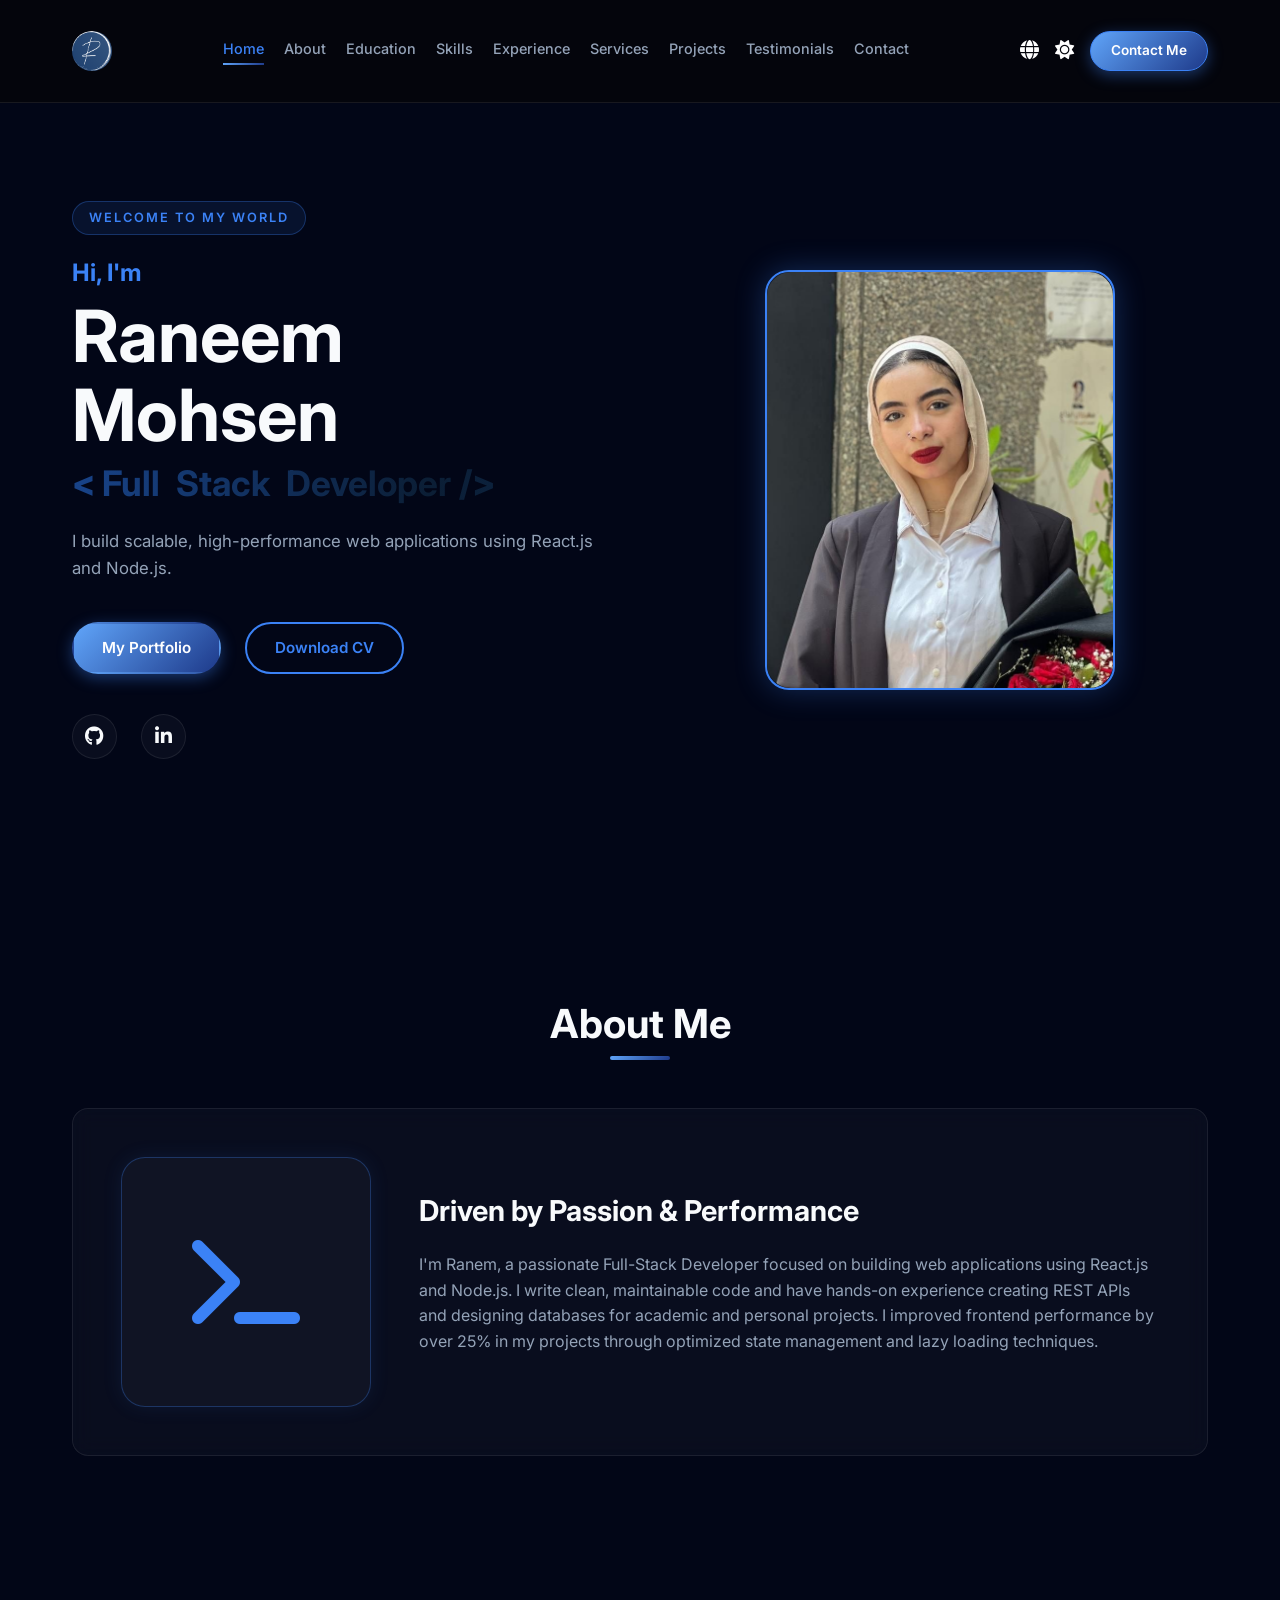
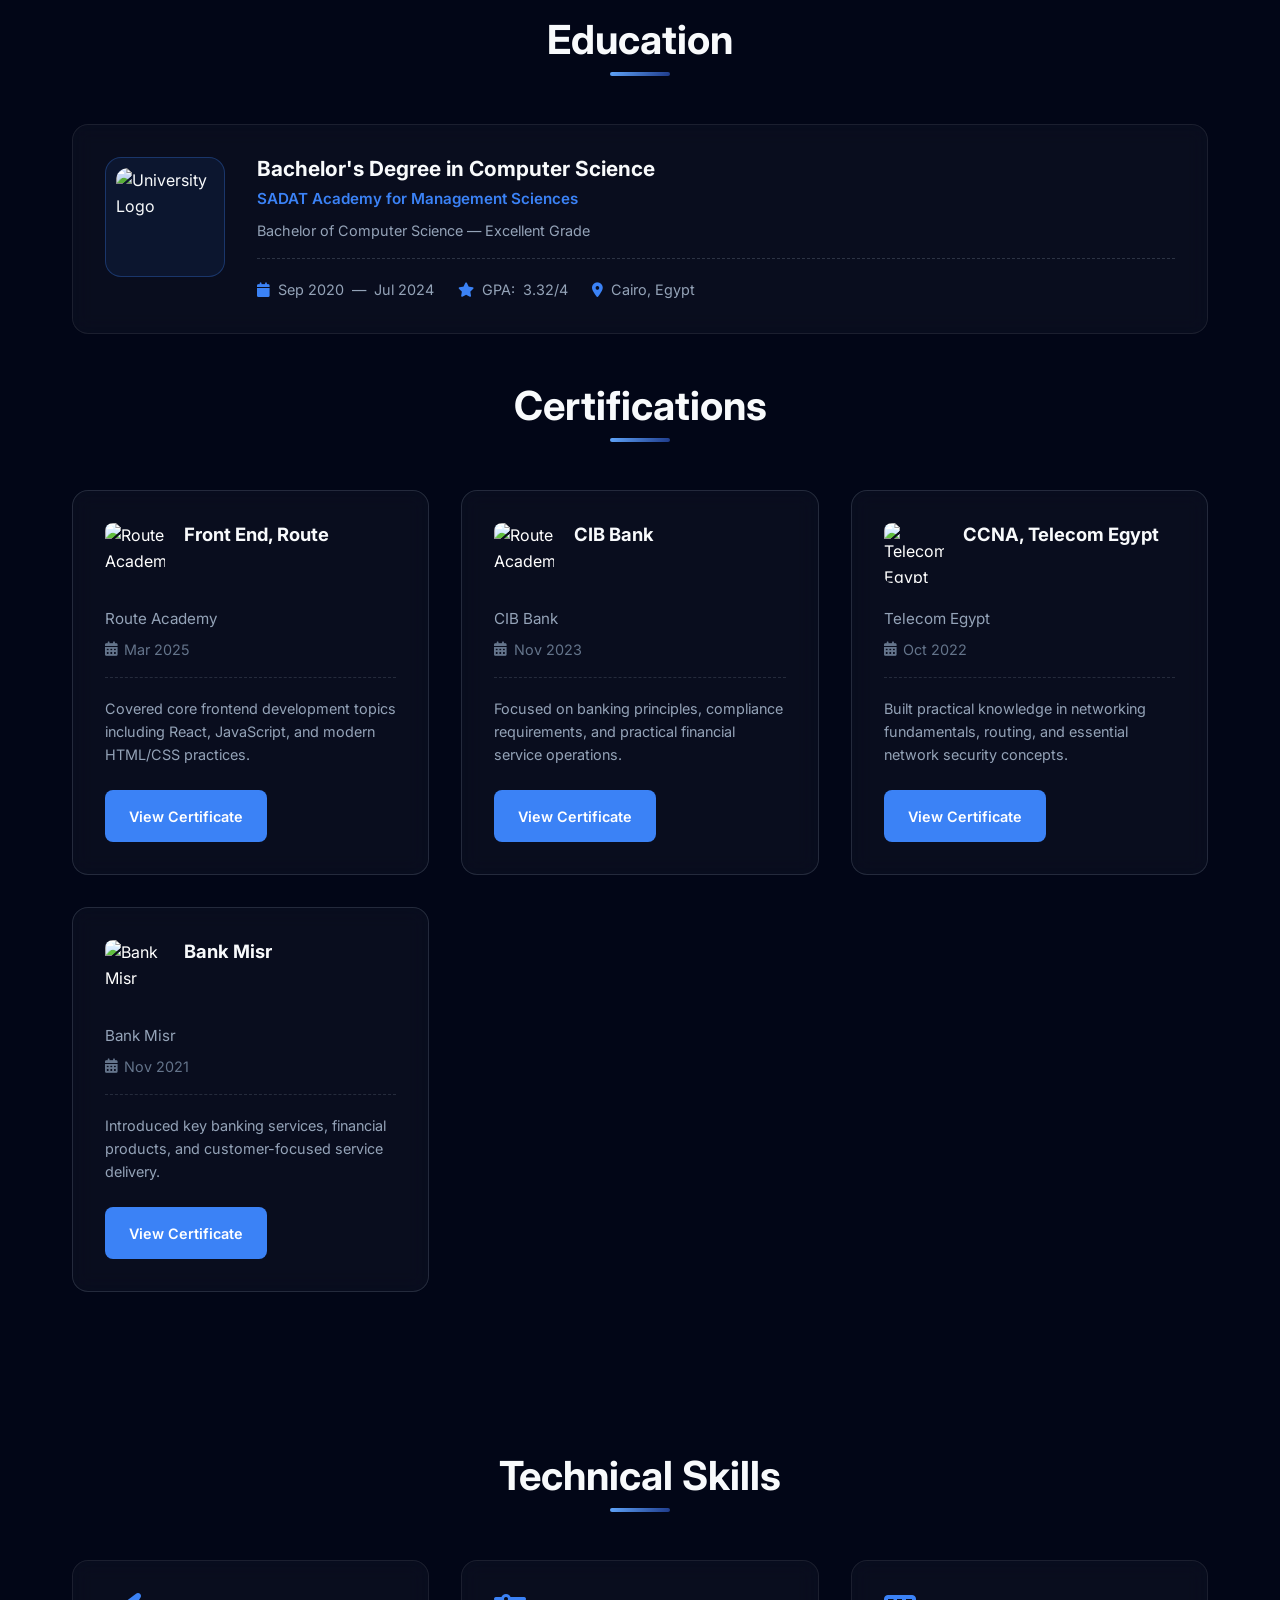
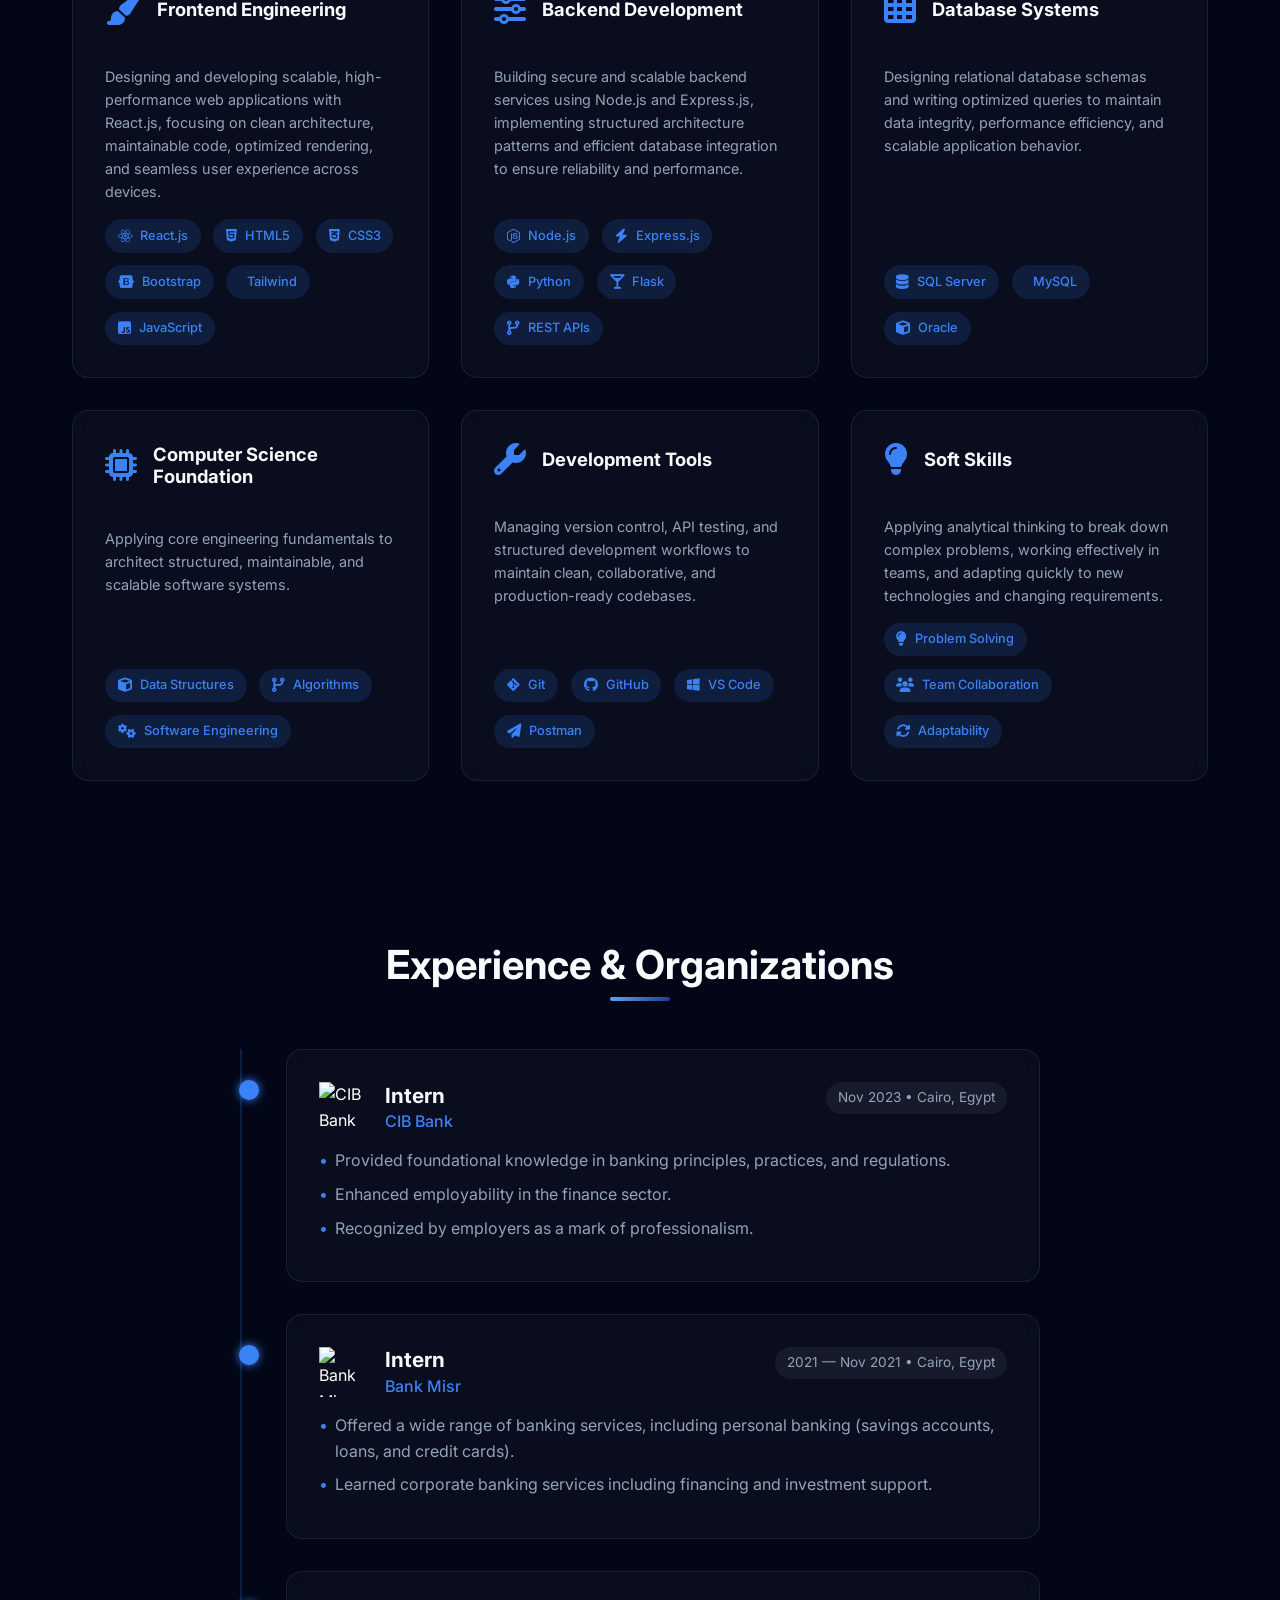
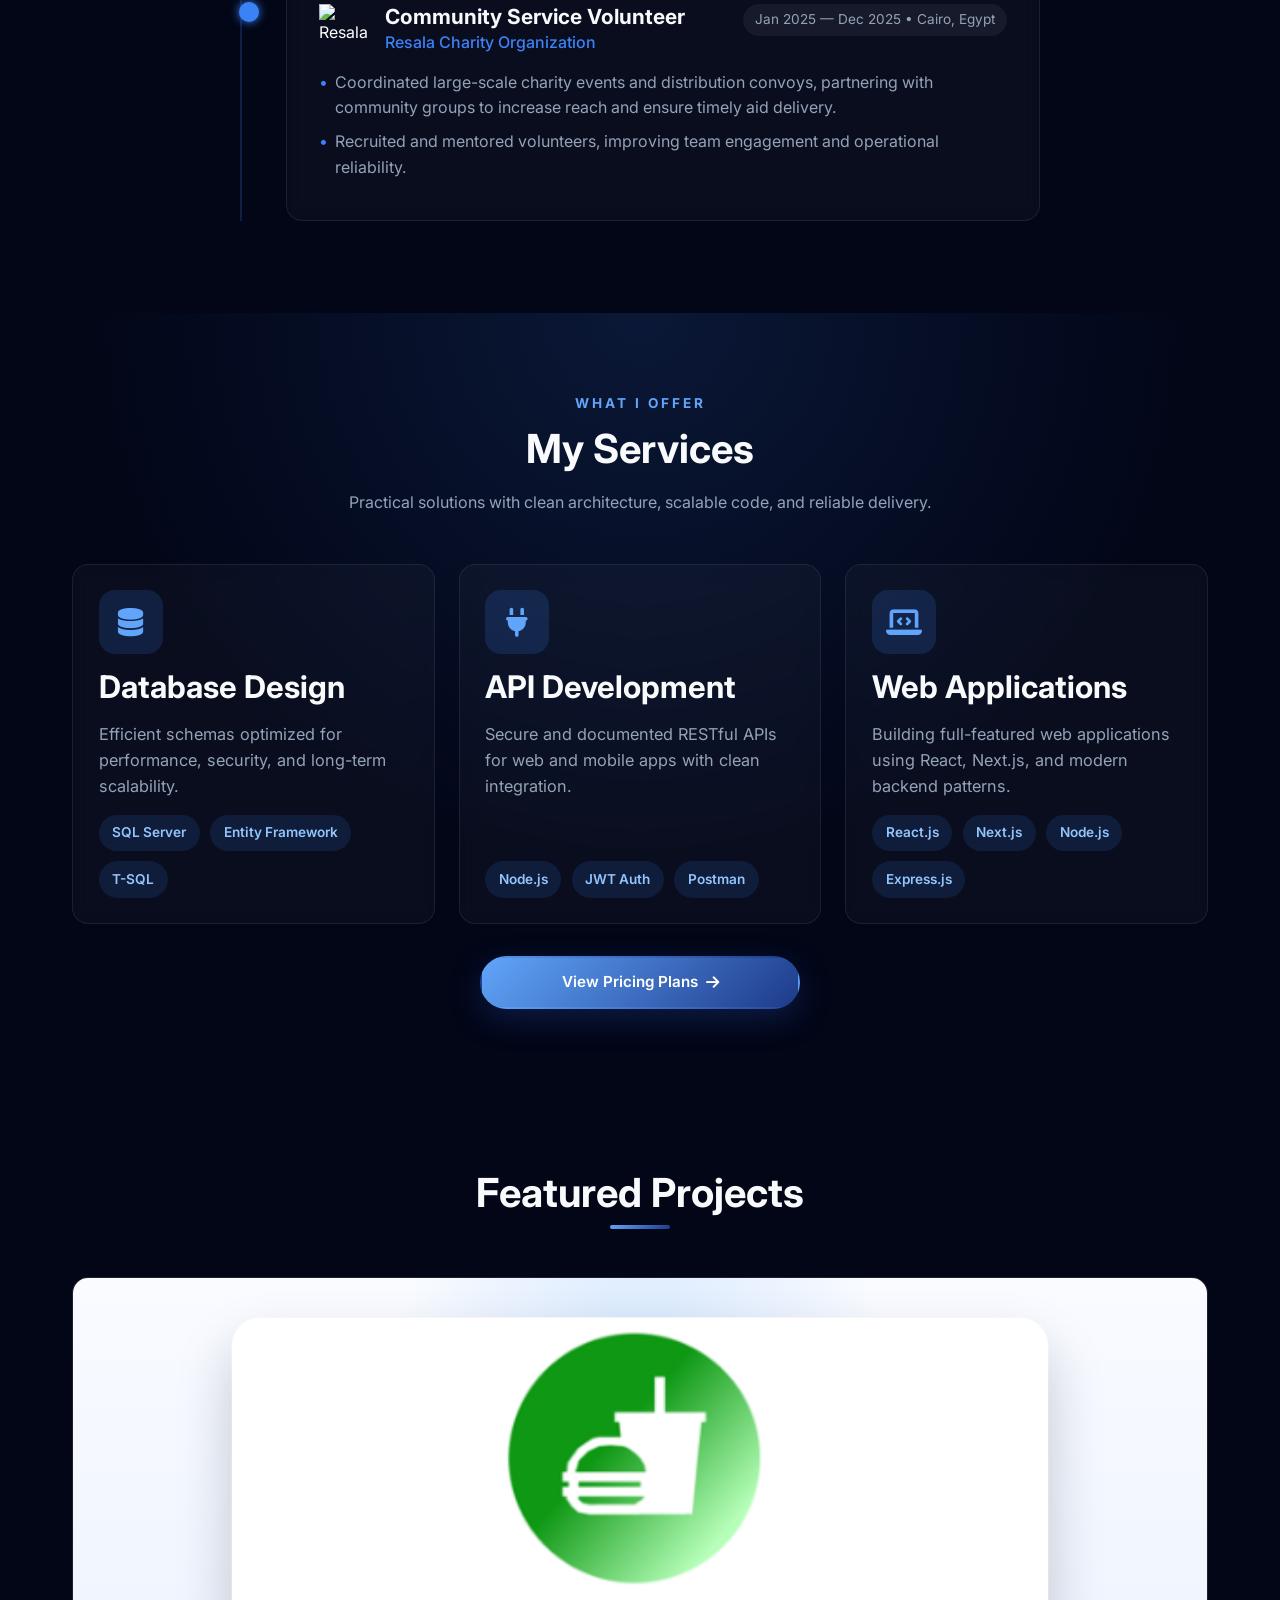
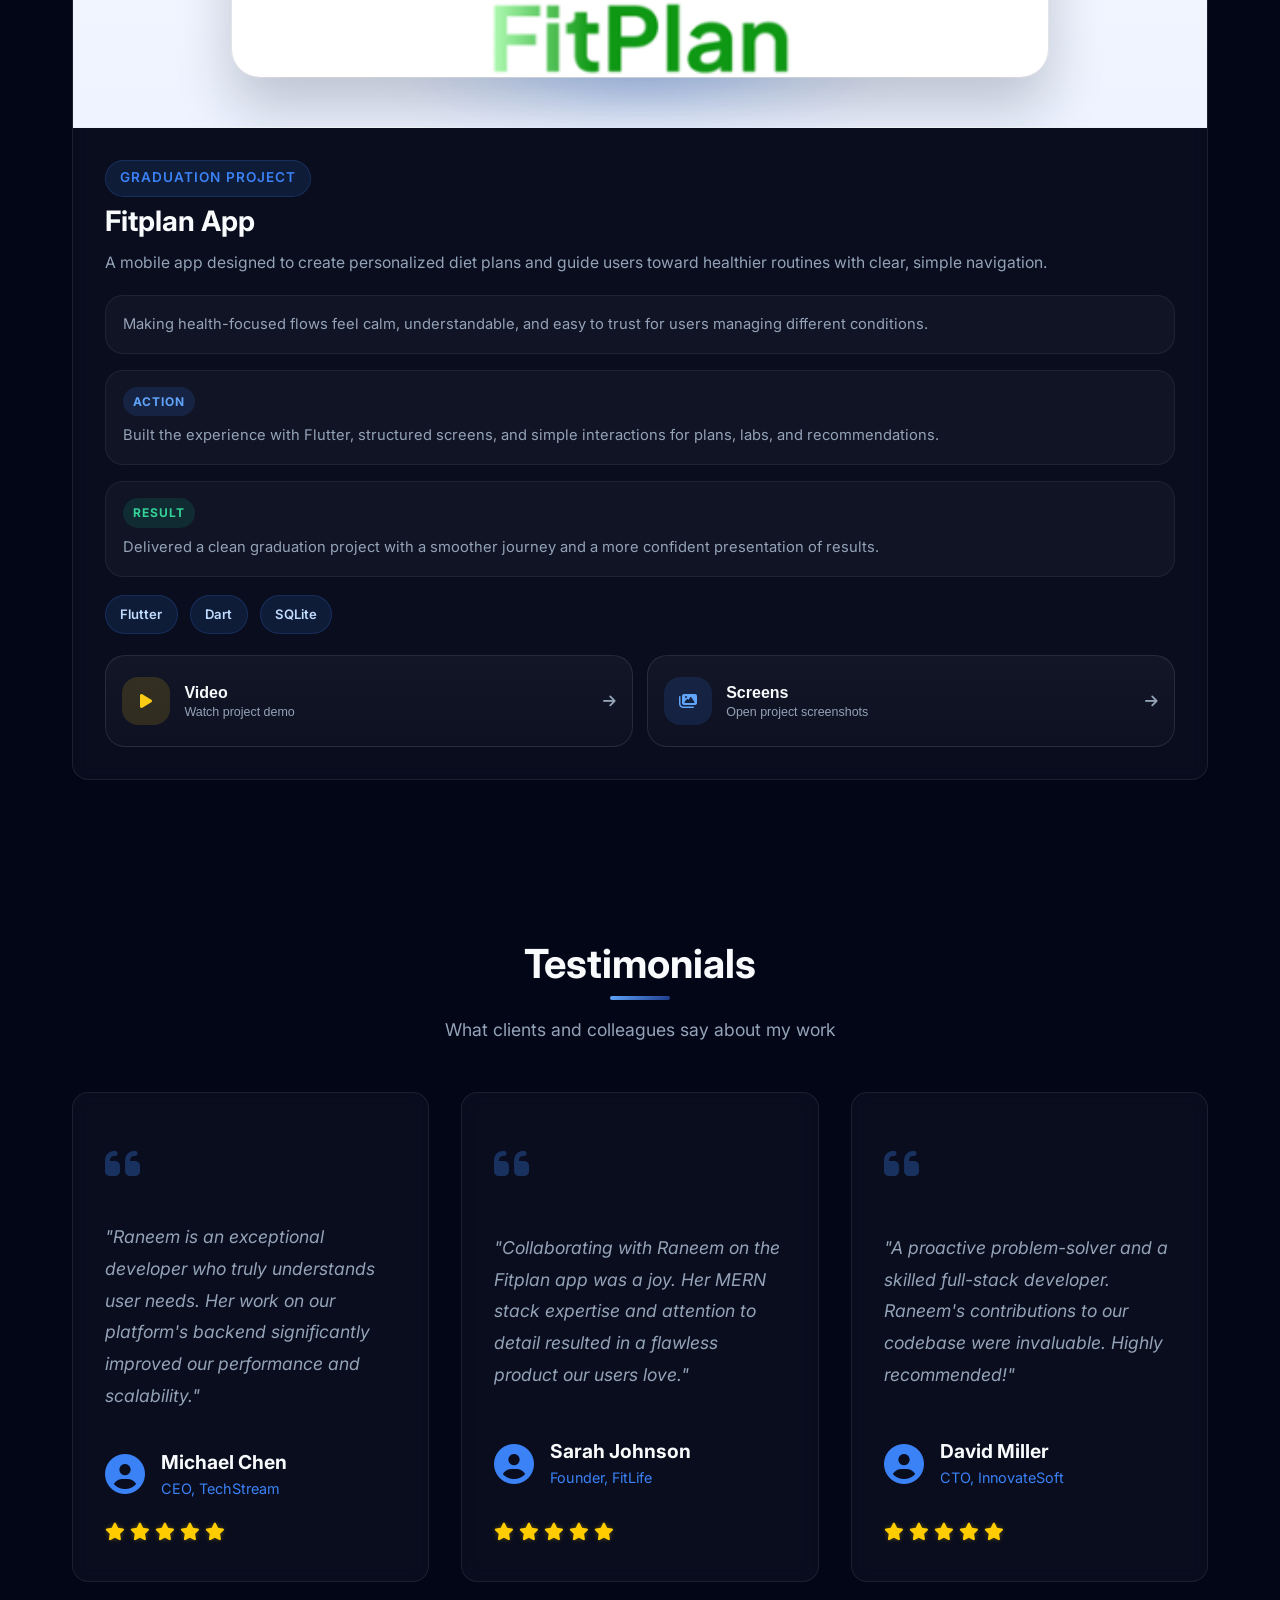
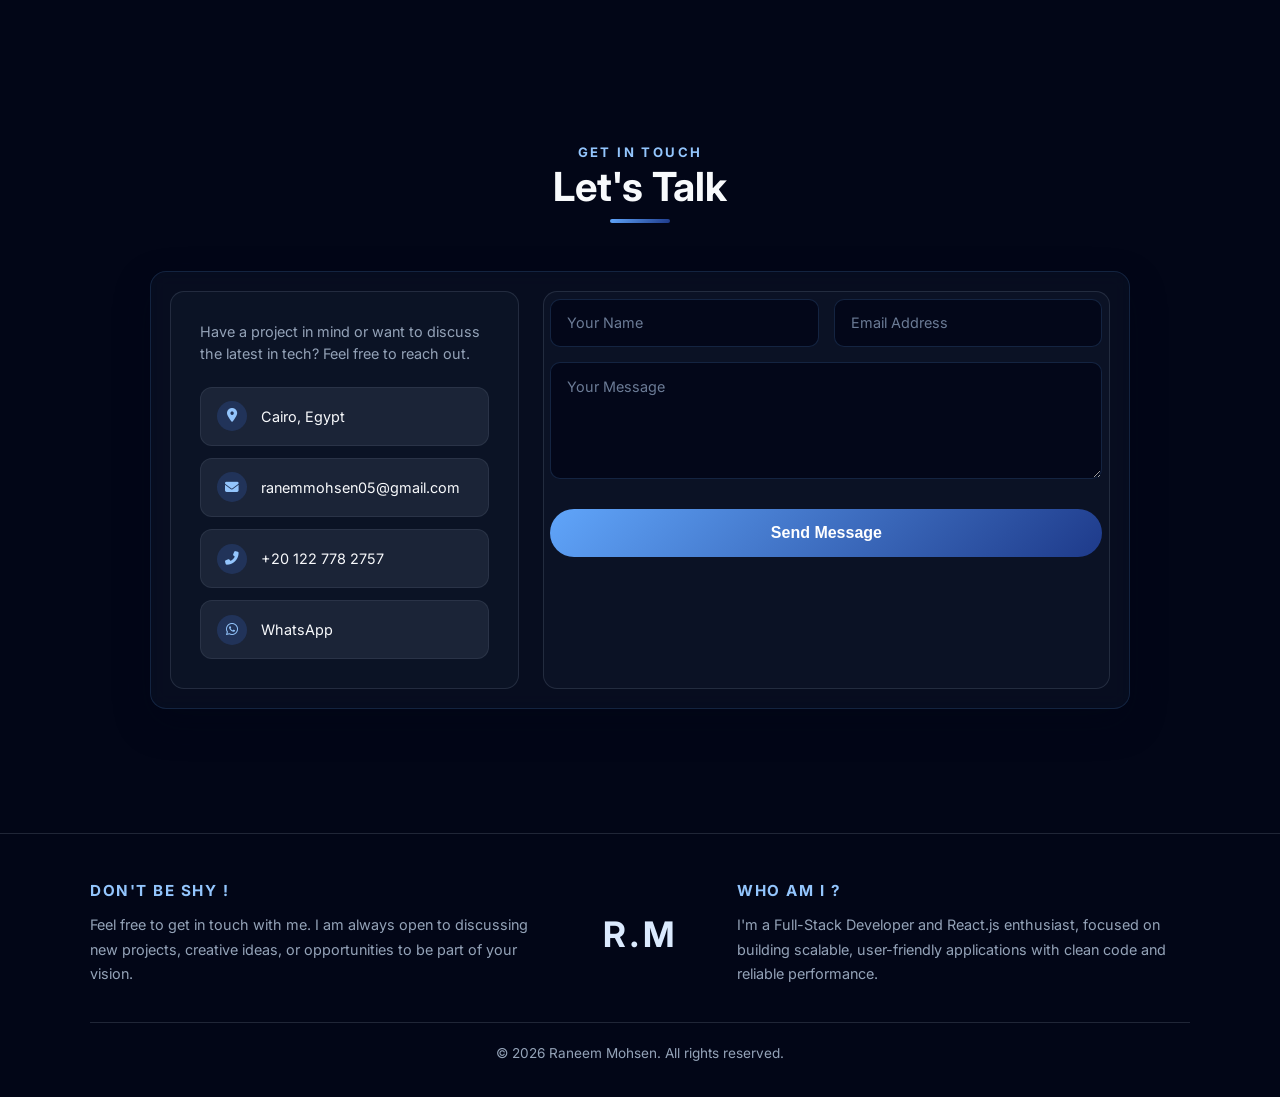
==== index.html @ ac44fdd2 "update" ====
<!DOCTYPE html>
<html lang="en" dir="ltr">

<head>
    <meta charset="UTF-8">
    <meta name="viewport" content="width=device-width, initial-scale=1.0">
    <title>Raneem Mohsen | Full Stack Developer</title>
    <link rel="preconnect" href="https://fonts.googleapis.com">
    <link rel="preconnect" href="https://fonts.gstatic.com" crossorigin>
    <link href="https://fonts.googleapis.com/css2?family=Inter:wght@300;400;500;600;700;800&display=swap"
        rel="stylesheet">
    <link rel="stylesheet" href="https://cdnjs.cloudflare.com/ajax/libs/font-awesome/6.4.0/css/all.min.css">
    <link rel="stylesheet" href="style.css?v=5">

</head>

<body>
    <!-- Navbar -->
    <header class="navbar" id="navbar">
        <div class="nav-container">
            <a href="#home" class="logo">
                <img src="Screenshot 2026-03-13 201905 copy.png" alt="Ranem Logo" class="logo-img">
            </a>

            <nav class="nav-links">
                <a href="#home" class="nav-link active" data-i18n="home-nav">Home</a>
                <a href="#about" class="nav-link" data-i18n="about-nav">About</a>
                <a href="#education" class="nav-link" data-i18n="education-nav">Education</a>
                <a href="#skills" class="nav-link" data-i18n="skills-nav">Skills</a>
                <a href="#experience" class="nav-link" data-i18n="experience-nav">Experience</a>
                <a href="#services" class="nav-link" data-i18n="services-nav">Services</a>
                <a href="#projects" class="nav-link" data-i18n="projects-nav">Projects</a>
                <a href="#testimonials" class="nav-link" data-i18n="testimonials-nav">Testimonials</a>
                <a href="#contact" class="nav-link" data-i18n="contact-nav">Contact</a>
            </nav>

            <div class="nav-actions">
                <!-- Language Toggle -->
                <button class="lang-toggle" id="langBtn" aria-label="تحويل اللغة"
                    style="background: transparent; border: none; color: white; font-size: 1.2rem; cursor: pointer;">
                    <i class="fas fa-globe"></i>
                </button>
                <!-- Theme Toggle -->
                <button class="theme-toggle" id="themeBtn" aria-label="Toggle Dark/Light Mode"
                    style="background: transparent; border: none; color: white; font-size: 1.2rem; cursor: pointer;">
                    <i class="fas fa-sun"></i>
                </button>
                <a href="#contact" class="btn btn-primary contact-btn" data-i18n="contact-btn">Contact Me</a>
                <!-- Remove the old mailto link in favor of the new contact section -->
                <button class="mobile-menu-toggle" aria-label="Toggle Menu">
                    <i class="fas fa-bars"></i>
                </button>
            </div>
        </div>
    </header>

    <main>
        <!-- Hero Section -->
        <section id="home" class="hero">
            <div class="hero-container">
                <div class="hero-content">
                    <span class="badge" data-i18n="welcome-badge">WELCOME TO MY WORLD</span>
                    <h2 class="greeting" data-i18n="greeting">Hi, I'm</h2>
                    <h1 class="name">Raneem Mohsen</h1>
                    <h2 class="title text-gradient typing-animation">
                        <span style="--i:1">F</span><span style="--i:2">u</span><span style="--i:3">l</span><span
                            style="--i:4">l</span>&nbsp;
                        <span style="--i:5">S</span><span style="--i:6">t</span><span style="--i:7">a</span><span
                            style="--i:8">c</span><span style="--i:9">k</span>&nbsp;
                        <span style="--i:10">D</span><span style="--i:11">e</span><span style="--i:12">v</span><span
                            style="--i:13">e</span><span style="--i:14">l</span><span style="--i:15">o</span><span
                            style="--i:16">p</span><span style="--i:17">e</span><span style="--i:18">r</span>
                    </h2>

                    <p class="summary" data-i18n="summary">I build scalable, high-performance web applications using React.js and Node.js.</p>
                    <div class="hero-buttons">
                        <a href="#projects" class="btn btn-primary" data-i18n="portfolio-btn">My Portfolio</a>
                        <a href="resume.pdf" class="btn btn-outline" data-i18n="cv-btn" download>Download CV <i
                                class="fas fa-download"></i></a>
                    </div>

                    <div class="social-links">
                        <a href="https://github.com/raneemmohsen" target="_blank" rel="noopener noreferrer"
                            aria-label="GitHub"><i class="fab fa-github"></i></a>
                        <a href="https://www.linkedin.com/in/ranem-mohsen" target="_blank" rel="noopener noreferrer"
                            aria-label="LinkedIn"><i class="fab fa-linkedin-in"></i></a>
                    </div>
                </div>

                <div class="hero-image-container">
                    <div class="image-wrapper glow-effect">
                        <img src="profile.jpg" alt="Raneem Mohsen" class="profile-img">
                    </div>
                </div>
            </div>
        </section>

        <!-- About Section -->
        <section id="about" class="about">
            <div class="section-header">
                <h2 class="section-title" data-i18n="about-title">About Me</h2>
                <div class="section-line"></div>
            </div>

            <div class="about-container glass-card">
                <div class="about-icon">
                    <i class="fas fa-terminal text-accent"></i>
                </div>
                <div class="about-text">
                    <h3 class="about-subtitle" data-i18n="about-subtitle">Driven by Passion & Performance</h3>
                    <p data-i18n="about-text">
                       I'm Ranem, a passionate Full-Stack Developer focused on building web applications using React.js and Node.js. I write clean, maintainable code and have hands-on experience creating REST APIs and designing databases for academic and personal projects.

I improved frontend performance by over 25% in my projects through optimized state management and lazy loading techniques.
                    </p>



                </div>
            </div>
        </section>

        <!-- Education & Certifications Section -->
        <section id="education" class="education-certifications">
            <div class="section-header">
                <h2 class="section-title" data-i18n="education-title"><i class="fas fa-book text-accent"></i> Education
                </h2>
                <div class="section-line"></div>
            </div>

            <div class="education-grid">
                <!-- Education Card -->
                <div class="education-card glass-card">
                    <div class="edu-logo">
                        <img src="https://th.bing.com/th/id/OIP.V8U_D5mCbZ9PL3ggODqB0AAAAA?w=171&h=180&c=7&r=0&o=7&pid=1.7&rm=3"
                            alt="University Logo" class="university-logo">
                    </div>
                    <div class="edu-content">
                        <h3 class="edu-degree" data-i18n="degree-title">Bachelor's Degree in Computer Science</h3>
                        <p class="edu-university" data-i18n="university">SADAT Academy for Management Sciences</p>
                        <p class="edu-project" data-i18n="edu-project">Bachelor of Computer Science — Excellent Grade</p>
                        <div class="edu-details">
                            <span class="edu-detail"><i class="fas fa-calendar"></i> <span data-i18n="start-date">Sep
                                    2020</span> — <span data-i18n="end-date">Jul 2024</span></span>
                            <span class="edu-detail"><i class="fas fa-star text-accent"></i> GPA: <span
                                    data-i18n="gpa">3.32/4</span></span>
                            <span class="edu-detail"><i class="fas fa-map-marker-alt text-accent"></i> <span
                                    data-i18n="location">Cairo, Egypt</span></span>
                        </div>
                    </div>
                </div>
            </div>

            <!-- Certifications Section -->
            <div class="section-header" style="margin-top: 3rem;">
                <h2 class="section-title" data-i18n="certifications-title"><i
                        class="fas fa-certificate text-accent"></i> Certifications</h2>
                <div class="section-line"></div>
            </div>

            <div class="certifications-grid">
                <!-- Certification 1: Front End - Route -->
                <div class="certification-card glass-card">
                    <div class="cert-card-header">
                        <img src="https://th.bing.com/th/id/OIP.Iap5Mdgf2Q6TWUEdD_xB6gHaHa?w=178&h=180&c=7&r=0&o=7&pid=1.7&rm=3"
                            alt="Route Academy" class="cert-provider-logo">
                        <h3 class="cert-title" data-i18n="cert-title-1">Front End, Route</h3>
                    </div>
                    <div class="cert-meta">
                        <p class="cert-provider" data-i18n="cert-provider-1">Route Academy</p>
                        <p class="cert-date"><i class="fas fa-calendar-alt"></i> Mar 2025</p>
                    </div>
                    <p class="cert-description" data-i18n="cert-desc-1">Covered core frontend development topics including React, JavaScript,
                        and modern HTML/CSS practices.</p>
                    <a href="https://drive.google.com/uc?export=download&id=13dK2gWx83a4qRBCtYwLDPaKaLegpX_jR"
                        target="_blank" rel="noopener noreferrer" class="btn btn-cert" data-i18n="view-cert">View
                        Certificate <i class="fas fa-external-link-alt"></i></a>
                </div>

                <!-- Certification 2: CIB Bank -->
                <div class="certification-card glass-card">
                    <div class="cert-card-header">
                        <img src="https://th.bing.com/th/id/OIP.UDxcP4bXKy5adsetCblangHaEH?w=324&h=180&c=7&r=0&o=7&pid=1.7&rm=3"
                            alt="Route Academy" class="cert-provider-logo">
                        <h3 class="cert-title" data-i18n="cert-title-2">CIB Bank</h3>
                    </div>
                    <div class="cert-meta">
                        <p class="cert-provider" data-i18n="cert-provider-2">CIB Bank</p>
                        <p class="cert-date"><i class="fas fa-calendar-alt"></i> Nov 2023</p>
                    </div>
                    <p class="cert-description" data-i18n="cert-desc-2">Focused on banking principles, compliance requirements, and practical
                        financial service operations.</p>
                    <a href="https://drive.google.com/uc?export=download&id=1t3YQ2RJEVor3qBg_6bNShPHfQhn2mLzm"
                        target="_blank" rel="noopener noreferrer" class="btn btn-cert" data-i18n="view-cert">View
                        Certificate <i class="fas fa-external-link-alt"></i></a>
                </div>

                <!-- Certification 3: CCNA - Telecom Egypt -->
                <div class="certification-card glass-card">
                    <div class="cert-card-header">
                        <img src="https://th.bing.com/th/id/OIP.k3Wxf08dQYWlKmBgLfRE1wHaDt?w=343&h=175&c=7&r=0&o=7&pid=1.7&rm=3"
                            alt="Telecom Egypt" class="cert-provider-logo">
                        <h3 class="cert-title" data-i18n="cert-title-3">CCNA, Telecom Egypt</h3>
                    </div>
                    <div class="cert-meta">
                        <p class="cert-provider" data-i18n="cert-provider-3">Telecom Egypt</p>
                        <p class="cert-date"><i class="fas fa-calendar-alt"></i> Oct 2022</p>
                    </div>
                    <p class="cert-description" data-i18n="cert-desc-3">Built practical knowledge in networking fundamentals, routing, and
                        essential network security concepts.</p>
                    <a href="https://drive.google.com/uc?export=download&id=13q4QNbkBNiOabnH-JeV6mPPNrmgWbwru"
                        target="_blank" rel="noopener noreferrer" class="btn btn-cert" data-i18n="view-cert">View
                        Certificate <i class="fas fa-external-link-alt"></i></a>
                </div>

                <!-- Certification 4: Bank Misr -->
                <div class="certification-card glass-card">
                    <div class="cert-card-header">
                        <img src="https://th.bing.com/th/id/OIP.hmcBzYrLN2DpKwrUcrmIoAHaCe?w=348&h=117&c=7&r=0&o=7&pid=1.7&rm=3"
                            alt="Bank Misr" class="cert-provider-logo">
                        <h3 class="cert-title" data-i18n="cert-title-4">Bank Misr</h3>
                    </div>
                    <div class="cert-meta">
                        <p class="cert-provider" data-i18n="cert-provider-4">Bank Misr</p>
                        <p class="cert-date"><i class="fas fa-calendar-alt"></i> Nov 2021</p>
                    </div>
                    <p class="cert-description" data-i18n="cert-desc-4">Introduced key banking services, financial products, and
                        customer-focused service delivery.</p>
                    <a href="https://drive.google.com/uc?export=download&id=13q1AVJtpaZJP1Op2QyrFnN51yffmuXXj"
                        target="_blank" rel="noopener noreferrer" class="btn btn-cert" data-i18n="view-cert">View
                        Certificate <i class="fas fa-external-link-alt"></i></a>
                </div>
            </div>
        </section>

        <!-- Skills Section -->
        <section id="skills" class="skills">
            <div class="section-header">
                <h2 class="section-title" data-i18n="skills-title">Technical Skills</h2>
                <div class="section-line"></div>
            </div>

            <div class="skills-grid">
                <!-- Frontend Engineering -->
                <div class="skill-card glass-card">
                    <div class="skill-header">
                        <i class="fas fa-paintbrush skill-main-icon"></i>
                        <h3 data-i18n="frontend-title">Frontend Engineering</h3>
                    </div>
                    <p class="skill-description" data-i18n="frontend-desc">Designing and developing scalable, high-performance web applications
                        with React.js, focusing on clean architecture, maintainable code, optimized rendering, and
                        seamless user experience across devices.</p>
                    <div class="skill-tags">
                        <span class="skill-tag"><i class="fab fa-react"></i>React.js</span>
                        <span class="skill-tag"><i class="fab fa-html5"></i>HTML5</span>
                        <span class="skill-tag"><i class="fab fa-css3-alt"></i>CSS3</span>
                        <span class="skill-tag"><i class="fab fa-bootstrap"></i>Bootstrap</span>
                        <span class="skill-tag"><i class="fab fa-tailwind"></i>Tailwind</span>
                        <span class="skill-tag"><i class="fab fa-js-square"></i>JavaScript</span>
                    </div>
                </div>

                <!-- Backend Development -->
                <div class="skill-card glass-card">
                    <div class="skill-header">
                        <i class="fas fa-sliders-h skill-main-icon"></i>
                        <h3 data-i18n="backend-title">Backend Development</h3>
                    </div>
                    <p class="skill-description" data-i18n="backend-desc">Building secure and scalable backend services using Node.js and
                        Express.js, implementing structured architecture patterns and efficient database integration to
                        ensure reliability and performance.</p>
                    <div class="skill-tags">
                        <span class="skill-tag"><i class="fab fa-node-js"></i>Node.js</span>
                        <span class="skill-tag"><i class="fas fa-bolt"></i>Express.js</span>
                        <span class="skill-tag"><i class="fab fa-python"></i>Python</span>
                        <span class="skill-tag"><i class="fas fa-glass-martini-alt"></i>Flask</span>
                        <span class="skill-tag"><i class="fas fa-code-branch"></i>REST APIs</span>
                    </div>
                </div>

                <!-- Database Systems -->
                <div class="skill-card glass-card">
                    <div class="skill-header">
                        <i class="fas fa-th skill-main-icon"></i>
                        <h3 data-i18n="database-title">Database Systems</h3>
                    </div>
                    <p class="skill-description" data-i18n="database-desc">Designing relational database schemas and writing optimized queries to
                        maintain data integrity, performance efficiency, and scalable application behavior.</p>
                    <div class="skill-tags">
                        <span class="skill-tag"><i class="fas fa-database"></i>SQL Server</span>
                        <span class="skill-tag"><i class="fab fa-mysql"></i>MySQL</span>
                        <span class="skill-tag"><i class="fas fa-cube"></i>Oracle</span>
                    </div>
                </div>

                <!-- Computer Science Foundation -->
                <div class="skill-card glass-card">
                    <div class="skill-header">
                        <i class="fas fa-microchip skill-main-icon"></i>
                        <h3 data-i18n="foundation-title">Computer Science Foundation</h3>
                    </div>
                    <p class="skill-description" data-i18n="foundation-desc">Applying core engineering fundamentals to architect structured,
                        maintainable, and scalable software systems.</p>
                    <div class="skill-tags">
                        <span class="skill-tag"><i class="fas fa-cube"></i>Data Structures</span>
                        <span class="skill-tag"><i class="fas fa-code-branch"></i>Algorithms</span>
                        <span class="skill-tag"><i class="fas fa-cogs"></i>Software Engineering</span>
                    </div>
                </div>

                <!-- Development Tools -->
                <div class="skill-card glass-card">
                    <div class="skill-header">
                        <i class="fas fa-wrench skill-main-icon"></i>
                        <h3 data-i18n="tools-title">Development Tools</h3>
                    </div>
                    <p class="skill-description" data-i18n="tools-desc">Managing version control, API testing, and structured development
                        workflows to maintain clean, collaborative, and production-ready codebases.</p>
                    <div class="skill-tags">
                        <span class="skill-tag"><i class="fab fa-git-alt"></i>Git</span>
                        <span class="skill-tag"><i class="fab fa-github"></i>GitHub</span>
                        <span class="skill-tag"><i class="fab fa-windows"></i>VS Code</span>
                        <span class="skill-tag"><i class="fas fa-paper-plane"></i>Postman</span>
                    </div>
                </div>

                <!-- Soft Skills -->
                <div class="skill-card glass-card">
                    <div class="skill-header">
                        <i class="fas fa-lightbulb skill-main-icon"></i>
                        <h3 data-i18n="soft-title">Soft Skills</h3>
                    </div>
                    <p class="skill-description" data-i18n="soft-desc">Applying analytical thinking to break down complex problems, working
                        effectively in teams, and adapting quickly to new technologies and changing requirements.</p>
                    <div class="skill-tags">
                        <span class="skill-tag"><i class="fas fa-lightbulb"></i>Problem Solving</span>
                        <span class="skill-tag"><i class="fas fa-users"></i>Team Collaboration</span>
                        <span class="skill-tag"><i class="fas fa-sync-alt"></i>Adaptability</span>
                    </div>
                </div>
            </div>
        </section>

        <!-- Experience Section -->
        <section id="experience" class="experience">
            <div class="section-header">
                <h2 class="section-title">Experience & Organizations</h2>
                <div class="section-line"></div>
            </div>

            <div class="experience-timeline">
                <div class="timeline-item glass-card">
                    <div class="timeline-dot"></div>
                    <div class="exp-header">
                        <div class="exp-company-section">
                            <img src="https://th.bing.com/th/id/OIP.GjX0_NhAl4BDQ-GG3qhGHgAAAA?w=281&h=147&c=7&r=0&o=7&pid=1.7&rm=3"
                                onerror="this.onerror=null;this.src='https://th.bing.com/th/id/OIP.87N6leBurJDtmKIqrIogMgHaHa?w=167&h=180&c=7&r=0&o=7&pid=1.7&rm=3';"
                                alt="CIB Bank" class="exp-company-logo">
                            <div>
                                <h3 class="exp-role">Intern</h3>
                                <h4 class="exp-company">CIB Bank</h4>
                            </div>
                        </div>
                        <span class="exp-date">Nov 2023 • Cairo, Egypt</span>
                    </div>
                    <ul class="exp-bullets">
                        <li>Provided foundational knowledge in banking principles, practices, and regulations.</li>
                        <li>Enhanced employability in the finance sector.</li>
                        <li>Recognized by employers as a mark of professionalism.</li>
                    </ul>
                </div>

                <!-- Bank Misr -->
                <div class="timeline-item glass-card">
                    <div class="timeline-dot"></div>
                    <div class="exp-header">
                        <div class="exp-company-section">
                            <img src="https://th.bing.com/th/id/OIP.hmcBzYrLN2DpKwrUcrmIoAHaCe?w=348&h=117&c=7&r=0&o=7&pid=1.7&rm=3"
                                alt="Bank Misr" class="exp-company-logo">
                            <div>
                                <h3 class="exp-role">Intern</h3>
                                <h4 class="exp-company">Bank Misr</h4>
                            </div>
                        </div>
                        <span class="exp-date">2021 — Nov 2021 • Cairo, Egypt</span>
                    </div>
                    <ul class="exp-bullets">
                        <li>Offered a wide range of banking services, including personal banking (savings accounts,
                            loans, and credit cards).</li>
                        <li>Learned corporate banking services including financing and investment support.</li>
                    </ul>
                </div>

                <div class="timeline-item glass-card">
                    <div class="timeline-dot"></div>
                    <div class="exp-header">
                        <div class="exp-company-section">
                            <img src="https://th.bing.com/th/id/OIP.aZxbbLULHh-udXleM9Q--wHaEK?w=301&h=184&c=7&r=0&o=7&pid=1.7&rm=3"
                                alt="Resala" class="exp-company-logo">
                            <div>
                                <h3 class="exp-role">Community Service Volunteer</h3>
                                <h4 class="exp-company">Resala Charity Organization</h4>
                            </div>
                        </div>
                        <span class="exp-date">Jan 2025 — Dec 2025 • Cairo, Egypt</span>
                    </div>
                    <ul class="exp-bullets">
                        <li>Coordinated large-scale charity events and distribution convoys, partnering with community
                            groups to increase reach and ensure timely aid delivery.</li>
                        <li>Recruited and mentored volunteers, improving team engagement and operational reliability.
                        </li>
                    </ul>
                </div>

            </div>
        </section>

        <!-- Services Section -->
        <section id="services" class="services">
            <div class="section-header services-header">
                <span class="services-label" data-i18n="services-label">WHAT I OFFER</span>
                <h2 class="section-title" data-i18n="services-title">My Services</h2>
                <p class="services-subtitle" data-i18n="services-subtitle">Practical solutions with clean architecture, scalable code, and reliable
                    delivery.</p>
            </div>

            <div class="services-grid">
                <article class="service-card glass-card">
                    <div class="service-icon"><i class="fas fa-database"></i></div>
                    <h3 data-i18n="service-1-title">Database Design</h3>
                    <p data-i18n="service-1-desc">Efficient schemas optimized for performance, security, and long-term scalability.</p>
                    <div class="service-tags">
                        <span data-i18n="service-1-tag-1">SQL Server</span>
                        <span data-i18n="service-1-tag-2">Entity Framework</span>
                        <span data-i18n="service-1-tag-3">T-SQL</span>
                    </div>
                </article>

                <article class="service-card glass-card">
                    <div class="service-icon"><i class="fas fa-plug"></i></div>
                    <h3 data-i18n="service-2-title">API Development</h3>
                    <p data-i18n="service-2-desc">Secure and documented RESTful APIs for web and mobile apps with clean integration.</p>
                    <div class="service-tags">
                        <span data-i18n="service-2-tag-1">Node.js</span>
                        <span data-i18n="service-2-tag-2">JWT Auth</span>
                        <span data-i18n="service-2-tag-3">Postman</span>
                    </div>
                </article>

                <article class="service-card glass-card">
                    <div class="service-icon"><i class="fas fa-laptop-code"></i></div>
                    <h3 data-i18n="service-3-title">Web Applications</h3>
                    <p data-i18n="service-3-desc">Building full-featured web applications using React, Next.js, and modern backend patterns.</p>
                    <div class="service-tags">
                        <span data-i18n="service-3-tag-1">React.js</span>
                        <span data-i18n="service-3-tag-2">Next.js</span>
                        <span data-i18n="service-3-tag-3">Node.js</span>
                        <span data-i18n="service-3-tag-4">Express.js</span>
                    </div>
                </article>
            </div>

            <div class="services-cta">
                <a href="pricing.html" class="btn btn-primary services-btn">View Pricing Plans <i
                        class="fas fa-arrow-right"></i></a>
            </div>
        </section>

        <!-- Projects Section -->
        <section id="projects" class="projects">
            <div class="section-header">
                <h2 class="section-title" data-i18n="projects-title">Featured Projects</h2>
                <div class="section-line"></div>
            </div>

            <div class="projects-grid">
                <!-- Fitplan App -->
                <div class="project-card glass-card">
                    <div class="project-image fitplan-preview project-gallery" tabindex="0" aria-label="Open FitPlan project gallery" data-project-images="Screenshot%202026-03-13%20131443.png,Screenshot%202026-03-13%20131454.png,Screenshot%202026-03-13%20131515.png,Screenshot%202026-03-13%20131506.png">
                        <button class="project-shot project-shot--main" type="button" aria-label="FitPlan dashboard screen">
                            <img src="Screenshot 2026-05-02 161321.png" alt="FitPlan dashboard screen" />
                        </button>
                        <div class="project-gallery-glow"></div>
                    </div>
                    <div class="project-content">
                        <span class="project-category project-pill" data-i18n="project-pill">GRADUATION PROJECT</span>
                        <h3 class="project-title" data-i18n="project-title">Fitplan App</h3>
                        <p class="project-lead" data-i18n="project-lead">
                            A mobile app designed to create personalized diet plans and guide users toward healthier
                            routines with clear, simple navigation.
                        </p>

                        <div class="project-story">
                            <div class="project-story-item">
                                <p data-i18n="project-challenge">
                                    Making health-focused flows feel calm, understandable, and easy to trust for users
                                    managing different conditions.
                                </p>
                            </div>
                            <div class="project-story-item">
                                <span class="story-label story-label-action" data-i18n="project-action-label">Action</span>
                                <p data-i18n="project-action">
                                    Built the experience with Flutter, structured screens, and simple interactions for
                                    plans, labs, and recommendations.
                                </p>
                            </div>
                            <div class="project-story-item">
                                <span class="story-label story-label-result" data-i18n="project-result-label">Result</span>
                                <p data-i18n="project-result">
                                    Delivered a clean graduation project with a smoother journey and a more confident
                                    presentation of results.
                                </p>
                            </div>
                        </div>

                        <div class="project-tech">
                            <span data-i18n="project-tech-1">Flutter</span>
                            <span data-i18n="project-tech-2">Dart</span>
                            <span data-i18n="project-tech-3">SQLite</span>
                        </div>

                        <div class="project-actions">
                            <button id="openProjectVideo" class="project-action-card project-action-card--video" type="button">
                                <span class="action-icon"><i class="fas fa-play"></i></span>
                                <span class="action-copy">
                                    <strong data-i18n="project-video-title">Video</strong>
                                    <small data-i18n="project-video-sub">Watch project demo</small>
                                </span>
                                <span class="action-arrow"><i class="fas fa-arrow-right"></i></span>
                            </button>
                            <button id="openProjectScreens" class="project-action-card project-action-card--screens" type="button">
                                <span class="action-icon"><i class="fas fa-images"></i></span>
                                <span class="action-copy">
                                    <strong data-i18n="project-screens-title">Screens</strong>
                                    <small data-i18n="project-screens-sub">Open project screenshots</small>
                                </span>
                                <span class="action-arrow"><i class="fas fa-arrow-right"></i></span>
                            </button>
                        </div>
                    </div>
                </div>
                <!-- Additional projects would go here -->
            </div>
        </section>

        <!-- Testimonials Section -->
        <section id="testimonials" class="testimonials section">
            <div class="section-header">
                <h2 class="section-title" data-i18n="testimonials-title">Testimonials</h2>
                <div class="section-line"></div>
                <p class="section-subtitle" data-i18n="testimonials-subtitle">What clients and colleagues say about my work</p>
            </div>

            <div class="testimonials-grid">
                <!-- Testimonial 1 -->
                <div class="testimonial-card glass-card">
                    <div class="quote-icon"><i class="fas fa-quote-left"></i></div>
                    <p class="testimonial-text" data-i18n="testimonial-1">"Raneem is an exceptional developer who truly understands user needs.
                        Her work on our platform's backend significantly improved our performance and scalability."</p>
                    <div class="testimonial-author">
                        <div class="author-avatar"><i class="fas fa-user-circle"></i></div>
                        <div class="author-info">
                            <h4 data-i18n="testimonial-1-name">Michael Chen</h4>
                            <p data-i18n="testimonial-1-role">CEO, TechStream</p>
                        </div>
                    </div>
                    <div class="testimonial-rating">
                        <i class="fas fa-star"></i>
                        <i class="fas fa-star"></i>
                        <i class="fas fa-star"></i>
                        <i class="fas fa-star"></i>
                        <i class="fas fa-star"></i>
                    </div>
                </div>

                <!-- Testimonial 2 -->
                <div class="testimonial-card glass-card">
                    <div class="quote-icon"><i class="fas fa-quote-left"></i></div>
                    <p class="testimonial-text" data-i18n="testimonial-2">"Collaborating with Raneem on the Fitplan app was a joy. Her MERN stack
                        expertise and attention to detail resulted in a flawless product our users love."</p>
                    <div class="testimonial-author">
                        <div class="author-avatar"><i class="fas fa-user-circle"></i></div>
                        <div class="author-info">
                            <h4 data-i18n="testimonial-2-name">Sarah Johnson</h4>
                            <p data-i18n="testimonial-2-role">Founder, FitLife</p>
                        </div>
                    </div>
                    <div class="testimonial-rating">
                        <i class="fas fa-star"></i>
                        <i class="fas fa-star"></i>
                        <i class="fas fa-star"></i>
                        <i class="fas fa-star"></i>
                        <i class="fas fa-star"></i>
                    </div>
                </div>

                <!-- Testimonial 3 -->
                <div class="testimonial-card glass-card">
                    <div class="quote-icon"><i class="fas fa-quote-left"></i></div>
                    <p class="testimonial-text" data-i18n="testimonial-3">"A proactive problem-solver and a skilled full-stack developer. Raneem's
                        contributions to our codebase were invaluable. Highly recommended!"</p>
                    <div class="testimonial-author">
                        <div class="author-avatar"><i class="fas fa-user-circle"></i></div>
                        <div class="author-info">
                            <h4 data-i18n="testimonial-3-name">David Miller</h4>
                            <p data-i18n="testimonial-3-role">CTO, InnovateSoft</p>
                        </div>
                    </div>
                    <div class="testimonial-rating">
                        <i class="fas fa-star"></i>
                        <i class="fas fa-star"></i>
                        <i class="fas fa-star"></i>
                        <i class="fas fa-star"></i>
                        <i class="fas fa-star"></i>
                    </div>
                </div>
            </div>
        </section>

        <!-- Contact Section -->
        <section id="contact" class="contact">
            <div class="section-header">
                <span class="contact-label" data-i18n="contact-label">GET IN TOUCH</span>
                <h2 class="section-title" data-i18n="contact-title">Let's Talk</h2>
                <div class="section-line"></div>
            </div>

            <div class="contact-container glass-card">
                <div class="contact-sidebar">
                    <p data-i18n="contact-side-text">Have a project in mind or want to discuss the latest in tech? Feel free to reach out.</p>

                    <div class="contact-details">
                        <div class="contact-item">
                            <i class="fas fa-map-marker-alt"></i>
                            <span>Cairo, Egypt</span>
                        </div>
                        <a href="mailto:ranemmohsen05@gmail.com" class="contact-item">
                            <i class="fas fa-envelope"></i>
                            <span>ranemmohsen05@gmail.com</span>
                        </a>
                        <a href="tel:+201227782757" class="contact-item">
                            <i class="fas fa-phone-alt"></i>
                            <span>+20 122 778 2757</span>
                        </a>
                        <a href="https://wa.me/201227782757" target="_blank" rel="noopener noreferrer"
                            class="contact-item">
                            <i class="fab fa-whatsapp"></i>
                            <span>WhatsApp</span>
                        </a>
                    </div>


                </div>

                <div class="contact-form">
                    <form id="contactForm">
                        <div class="form-row">
                            <div class="form-group">
                                <input type="text" id="name" placeholder="Your Name" data-i18n-placeholder="contact-name" required>
                            </div>
                            <div class="form-group">
                                <input type="email" id="email" placeholder="Email Address" data-i18n-placeholder="contact-email" required>
                            </div>
                        </div>
                        <div class="form-group">
                            <textarea id="message" rows="5" placeholder="Your Message" data-i18n-placeholder="contact-message" required></textarea>
                        </div>
                        <button type="submit" class="btn btn-primary submit-btn " data-i18n="contact-submit">Send Message <i
                                class="fas fa-paper-plane"></i></button>
                    </form>
                </div>
            </div>
        </section>

    </main>

    <footer class="footer">
        <div class="footer-container">
            <div class="footer-col">
                <h4 data-i18n="footer-left-title">DON'T BE SHY !</h4>
                <p data-i18n="footer-left-text">Feel free to get in touch with me. I am always open to discussing new projects, creative ideas, or
                    opportunities to be part of your vision.</p>
            </div>
            <div class="footer-center">
                <h3>R.M</h3>
            </div>
            <div class="footer-col">
                <h4 data-i18n="footer-right-title">WHO AM I ?</h4>
                <p data-i18n="footer-right-text">I'm a Full-Stack Developer and React.js enthusiast, focused on building scalable, user-friendly
                    applications with clean code and reliable performance.</p>
            </div>
        </div>

        <div class="footer-bottom">
            <p data-i18n="footer-bottom">&copy; 2026 <strong>Raneem Mohsen</strong>. All rights reserved.</p>
        </div>
    </footer>

    <!-- Back to top button -->
    <a href="#home" class="back-to-top" id="backToTop">
        <i class="fas fa-chevron-up"></i>
    </a>

    <!-- Project Image Modal -->
    <div id="projectModal" class="project-modal" aria-hidden="true">
        <div class="project-modal-inner" role="dialog" aria-modal="true">
            <button id="modalClose" class="modal-close" aria-label="Close modal" data-i18n-aria-label="project-modal-close">×</button>
            <div class="modal-nav-wrap">
                <button id="modalPrev" class="modal-nav modal-prev" aria-label="Previous" data-i18n-aria-label="project-modal-prev">‹</button>
                <div id="modalScroll" class="modal-scroll" tabindex="0" role="list"></div>
                <button id="modalNext" class="modal-nav modal-next" aria-label="Next" data-i18n-aria-label="project-modal-next">›</button>
            </div>
        </div>
    </div>

    <!-- Project Video Modal -->
    <div id="projectVideoModal" class="project-modal" aria-hidden="true">
        <div class="project-modal-inner" role="dialog" aria-modal="true">
            <button id="videoModalClose" class="modal-close" aria-label="Close video modal" data-i18n-aria-label="project-video-close">×</button>
            <div class="modal-instructions" data-i18n="project-video-instructions">Video demo preview</div>
            <div class="project-video-frame">
                <div class="video-placeholder">
                    <div class="video-placeholder-icon"><i class="fas fa-play"></i></div>
                    <h3 data-i18n="project-video-heading">Project Video</h3>
                    <p data-i18n="project-video-body">
                        Add your project demo video file or embed link here to show the app flow, main features,
                        and real usage.
                    </p>
                    <div class="video-placeholder-note">
                        <i class="fas fa-circle-info"></i>
                        <span data-i18n="project-video-note">Current layout is ready for a video file whenever you add one.</span>
                    </div>
                </div>
            </div>
        </div>
    </div>

    <script src="script.js"></script>
</body>

</html>
---- style.css ----
﻿/* 
    Raneem Mohsen Portfolio Styles
    Theme: Dark, Glassmorphism, Purple Accents
*/

:root {
    --bg-main: #020617;
    /* Slate 950 */
    --bg-secondary: #0f172a;
    /* Slate 900 */
    --card-bg: rgba(255, 255, 255, 0.03);
    --card-border: rgba(255, 255, 255, 0.08);
    --card-hover: rgba(255, 255, 255, 0.06);

    --accent-primary: #3b82f6;
    /* Blue 500 */
    --accent-secondary: #111f44;
    /* Blue 700 */
    /* Dark Blue Gradient */
    --accent-gradient: linear-gradient(135deg, #60a5fa, #1e3a8a);

    --text-primary: #f8fafc;
    --text-secondary: #94a3b8;
    --text-muted: #64748b;

    --font-heading: 'Inter', sans-serif;
    --font-body: 'Inter', sans-serif;

    --transition: all 0.3s cubic-bezier(0.25, 0.8, 0.25, 1);
    --radius-sm: 8px;
    --radius-md: 16px;
    --radius-lg: 24px;
}

/* Base Styles */
* {
    margin: 0;
    padding: 0;
    box-sizing: border-box;
}

html {
    scroll-behavior: smooth;
    font-size: 16px;
}

body {
    font-family: var(--font-body);
    background-color: var(--bg-main);
    color: var(--text-primary);
    line-height: 1.6;
    overflow-x: hidden;
}

a {
    text-decoration: none;
    color: inherit;
    transition: var(--transition);
}

ul {
    list-style: none;
}

h1,
h2,
h3,
h4 {
    font-family: var(--font-heading);
    font-weight: 700;
    line-height: 1.2;
}

/* Utilities */
.text-accent {
    color: var(--accent-primary);
}

.text-gradient {
    background: linear-gradient(90deg, #184389, #0b1e35, #0e2f5c, #184389);
    background-size: 200% auto;
    -webkit-background-clip: text;
    -webkit-text-fill-color: transparent;
    background-clip: text;
    animation: gradientFlow 4s linear infinite;
}

@keyframes gradientFlow {
    0% {
        background-position: 0% center;
    }

    100% {
        background-position: 200% center;
    }
}

.glass-card {
    background: var(--card-bg);
    border: 1px solid var(--card-border);
    border-radius: var(--radius-md);
    backdrop-filter: blur(10px);
    -webkit-backdrop-filter: blur(10px);
    transition: var(--transition);
}

.glass-card:hover {
    background: var(--card-hover);
    border-color: rgba(30, 64, 175, 0.3);
    transform: translateY(-5px);
    box-shadow: 0 10px 30px -10px rgba(59, 130, 246, 0.15);
}

/* Hover glow effect (used for cards) */
.hover-glow:hover {
    box-shadow: 0 0 20px rgba(59, 130, 246, 0.4);
    border-color: var(--accent-primary);
}

/* Buttons */
.btn {
    display: inline-flex;
    align-items: center;
    justify-content: center;
    gap: 8px;
    padding: 12px 28px;
    border-radius: 50px;
    font-weight: 600;
    font-size: 0.95rem;
    cursor: pointer;
    transition: var(--transition);
    border: 2px solid transparent;
}

.btn-primary {
    background: var(--accent-gradient);
    color: white;
    box-shadow: 0 4px 15px rgba(59, 130, 246, 0.4);
}

.btn-primary:hover {
    box-shadow: 0 6px 25px rgba(59, 130, 246, 0.6);
    transform: translateY(-2px);
}

/* Before and After tags for the title */
.typing-animation::before {
    content: "< ";
    font-weight: 800;
}

.typing-animation::after {
    content: " />";
    font-weight: 800;
}

.btn-outline {
    background: transparent;
    border-color: var(--accent-primary);
    color: var(--accent-primary);
}

.btn-outline:hover {
    background: rgba(59, 130, 246, 0.1);
    color: white;
}

.logo-img {
    height: 40px;
    width: 40px;
    border-radius: 50%;
    object-fit: cover;
    vertical-align: middle;
    transition: var(--transition);
}

.logo:hover .logo-img {
    transform: scale(1.1);
}

.profile-img {
    width: 100%;
    height: 100%;
    object-fit: cover;
    border-radius: var(--radius-lg);
    display: block;
}

/* Navbar */
.navbar {
    position: fixed;
    top: 0;
    width: 100%;
    z-index: 1000;
    background: rgba(6, 5, 10, 0.8);
    backdrop-filter: blur(12px);
    border-bottom: 1px solid var(--card-border);
    transition: var(--transition);
}

.nav-container {
    max-width: 1200px;
    margin: 0 auto;
    padding: 1rem 2rem;
    display: flex;
    justify-content: space-between;
    align-items: center;
}

.logo {
    display: flex;
    align-items: center;
}

.nav-links {
    display: flex;
    gap: 1.25rem;
}

.nav-link {
    font-size: 0.9rem;
    font-weight: 500;
    color: var(--text-secondary);
    position: relative;
    padding-bottom: 5px;
}

.nav-link:hover,
.nav-link.active {
    color: var(--accent-primary);
}

/* Navigation underline */
.nav-link::after {
    content: '';
    position: absolute;
    bottom: 0;
    left: 0;
    width: 0;
    height: 2px;
    background: var(--accent-gradient);
    transition: var(--transition);
}

.nav-link:hover::after,
.nav-link.active::after {
    width: 100%;
}

.nav-actions {
    display: flex;
    align-items: center;
    gap: 1rem;
}

.contact-btn {
    padding: 8px 20px;
    font-size: 0.85rem;
    border: 1px solid var(--accent-primary);
    border-radius: 50px;
    color: white;
}

.contact-btn:hover {
    background: var(--accent-primary);
    box-shadow: 0 0 10px rgba(59, 130, 246, 0.5);
}

.mobile-menu-toggle {
    display: none;
    background: transparent;
    border: none;
    color: white;
    font-size: 1.5rem;
    cursor: pointer;
}

/* Sections Global */
section {
    padding: 100px 2rem 60px;
    max-width: 1200px;
    margin: 0 auto;
}

.section-header {
    text-align: center;
    margin-bottom: 3rem;
    display: flex;
    flex-direction: column;
    align-items: center;
}

.section-title {
    font-size: 2.5rem;
    margin-bottom: 0.5rem;
}

.section-line {
    width: 60px;
    height: 4px;
    background: var(--accent-gradient);
    border-radius: 2px;
}

/* Hero Section */
.hero {
    min-height: 100vh;
    display: flex;
    align-items: center;
    padding-top: 120px;
}

.hero-container {
    display: flex;
    justify-content: space-between;
    align-items: center;
    gap: 4rem;
    width: 100%;
}

.hero-content {
    flex: 1;
}

.badge {
    display: inline-block;
    padding: 6px 16px;
    background: rgba(59, 130, 246, 0.1);
    border: 1px solid rgba(59, 130, 246, 0.3);
    border-radius: 50px;
    color: var(--accent-primary);
    font-size: 0.8rem;
    font-weight: 600;
    letter-spacing: 2px;
    margin-bottom: 1.5rem;
}

.greeting {
    font-size: 1.5rem;
    color: var(--accent-primary);
    margin-bottom: 0.5rem;
}

.name {
    font-size: 4.5rem;
    margin-bottom: 0.5rem;
    line-height: 1.1;
}

.title {
    font-size: 2.2rem;
    margin-bottom: 1.5rem;
}

.summary {
    color: var(--text-secondary);
    font-size: 1.05rem;
    max-width: 600px;
    margin-bottom: 2.5rem;
}

.hero-buttons {
    display: flex;
    gap: 1.5rem;
    margin-bottom: 2.5rem;
}

.social-links {
    display: flex;
        gap: 1.5rem;
}

.social-links a {
    display: flex;
    align-items: center;
    justify-content: center;
    width: 45px;
    height: 45px;
    border-radius: 50%;
    background: var(--card-bg);
    border: 1px solid var(--card-border);
    font-size: 1.2rem;
}

.social-links a:hover {
    background: var(--accent-primary);
    border-color: var(--accent-primary);
    transform: translateY(-3px);
    box-shadow: 0 5px 15px rgba(59, 130, 246, 0.4);
}

.hero-image-container {
    flex: 1;
    display: flex;
    justify-content: center;
    position: relative;
}

.image-wrapper {
    width: 350px;
    height: 420px;
    border-radius: var(--radius-lg);
    background: var(--bg-secondary);
    display: flex;
    align-items: center;
    justify-content: center;
    position: relative;
    border: 2px solid var(--accent-primary);
    box-shadow: 0 0 30px rgba(59, 130, 246, 0.3);
}

.placeholder-avatar {
    font-size: 6rem;
    color: var(--accent-primary);
    opacity: 0.8;
}

/* About Section */
.about-container {
    padding: 3rem;
    display: flex;
    gap: 3rem;
    align-items: center;
}

.about-icon {
    font-size: 6rem;
    background: var(--card-bg);
    width: 250px;
    height: 250px;
    border-radius: var(--radius-lg);
    display: flex;
    align-items: center;
    justify-content: center;
    border: 1px solid rgba(59, 130, 246, 0.3);
    box-shadow: 0 0 20px rgba(59, 130, 246, 0.1);
}

.about-text {
    flex: 1;
}

.about-subtitle {
    font-size: 1.8rem;
    margin-bottom: 1.5rem;
}

.about-text p {
    color: var(--text-secondary);
    margin-bottom: 1rem;
}

.about-info-list {
    margin-top: 2rem;
    display: grid;
    grid-template-columns: repeat(auto-fit, minmax(200px, 1fr));
    gap: 1rem;
}

.about-info-list li {
    display: flex;
    align-items: center;
    gap: 10px;
    color: var(--text-secondary);
}

.about-info-list strong {
    color: white;
}

/* Education Grid */
.education-grid {
    display: grid;
    grid-template-columns: 1fr;
    gap: 2rem;
    margin-bottom: 3rem;
}

/* Education Card */
.education-card {
    display: flex;
    gap: 2rem;
    padding: 2rem;
    align-items: flex-start;
    transition: var(--transition);
    position: relative;
}

.education-card:hover {
    background: rgba(255, 255, 255, 0.05);
    transform: translateY(-2px);
    box-shadow: 0 10px 30px rgba(59, 130, 246, 0.2);
}

.edu-logo {
    flex-shrink: 0;
    width: 120px;
    height: 120px;
    display: flex;
    align-items: center;
    justify-content: center;
    background: rgba(59, 130, 246, 0.08);
    border: 1px solid rgba(59, 130, 246, 0.3);
    border-radius: var(--radius-md);
    padding: 10px;
}

.university-logo {
    width: 100%;
    height: 100%;
    object-fit: contain;
    border-radius: 12px;
}

.edu-content {
    flex: 1;
}

.edu-degree {
    font-size: 1.3rem;
    margin-bottom: 0.3rem;
    color: var(--text-primary);
}

.edu-university {
    color: var(--accent-primary);
    font-weight: 600;
    margin-bottom: 0.5rem;
    font-size: 0.95rem;
}

.edu-project {
    color: var(--text-secondary);
    font-size: 0.9rem;
    margin-bottom: 1.2rem;
    font-style: normal;
    padding-bottom: 1rem;
    border-bottom: 1px dashed rgba(148, 163, 184, 0.25);
}

.edu-details {
    display: flex;
    gap: 1.5rem;
    flex-wrap: wrap;
    margin-top: 1rem;
}

.edu-detail {
    display: flex;
    align-items: center;
    gap: 0.5rem;
    font-size: 0.9rem;
    color: var(--text-secondary);
}

.edu-detail i {
    color: var(--accent-primary);
}

@media (max-width: 640px) {
    .education-card {
        flex-direction: column;
        align-items: stretch;
        gap: 1.25rem;
    }

    .edu-logo {
        width: 92px;
        height: 92px;
        padding: 6px;
    }
}

/* Education & Certs */
.ed-cert-grid {
    display: grid;
    grid-template-columns: 1fr;
    gap: 3rem;
}

.column-title {
    margin-bottom: 2rem;
    font-size: 1.5rem;
    display: flex;
    align-items: center;
    gap: 10px;
}

.timeline-items {
    display: flex;
    flex-direction: column;
    gap: 1.5rem;
}

.timeline-card,
.cert-card {
    padding: 1.5rem;
    position: relative;
}

.card-icon,
.cert-icon {
    position: absolute;
    top: -15px;
    right: 20px;
    width: 40px;
    height: 40px;
    background: var(--accent-gradient);
    border-radius: 50%;
    display: flex;
    align-items: center;
    justify-content: center;
    font-size: 1.2rem;
    box-shadow: 0 4px 10px rgba(59, 130, 246, 0.4);
}

.timeline-card h4 {
    font-size: 1.2rem;
    margin-bottom: 0.3rem;
}

.timeline-card .card-subtitle {
    color: var(--text-secondary);
    font-size: 0.95rem;
    margin-bottom: 0.8rem;
}

.timeline-card .card-date {
    display: block;
    color: var(--accent-primary);
    font-size: 0.85rem;
    margin-bottom: 1rem;
}

.card-badge {
    display: inline-block;
    padding: 4px 12px;
    background: rgba(59, 130, 246, 0.15);
    border-radius: 20px;
    font-size: 0.85rem;
    color: white;
}

.cert-card {
    display: flex;
    align-items: center;
    gap: 1rem;
    padding: 1.2rem;
}

.cert-icon {
    position: static;
    top: 0;
    right: 0;
}

.cert-info h4 {
    font-size: 1.1rem;
}

.cert-info p {
    color: var(--text-secondary);
    font-size: 0.9rem;
}

.cert-logo {
    width: 50px;
    height: 50px;
    display: flex;
    align-items: center;
    justify-content: center;
    background: rgba(59, 130, 246, 0.1);
    border-radius: var(--radius-md);
    flex-shrink: 0;
}

.cert-card-logo {
    width: 40px;
    height: 40px;
    object-fit: contain;
}

.exp-company-section {
    display: flex;
    align-items: center;
    gap: 1rem;
}

.exp-company-logo {
    width: 50px;
    height: 50px;
    object-fit: contain;
    filter: brightness(1.1);
}

/* Skills */
.skills-filter {
    display: flex;
    justify-content: center;
    flex-wrap: wrap;
    gap: 1rem;
    margin-bottom: 3rem;
}

.filter-btn {
    background: var(--card-bg);
    border: 1px solid var(--card-border);
    color: var(--text-secondary);
    padding: 8px 20px;
    border-radius: 50px;
    cursor: pointer;
    font-family: inherit;
    font-weight: 500;
    transition: var(--transition);
}

.filter-btn:hover,
.filter-btn.active {
    background: var(--accent-primary);
    color: white;
    border-color: var(--accent-primary);
    box-shadow: 0 0 15px rgba(59, 130, 246, 0.4);
}

.skills-grid {
    display: grid;
    grid-template-columns: repeat(3, 1fr);
    gap: 2rem;
}

.skill-card {
    padding: 2rem;
    text-align: left;
    transition: var(--transition);
    display: flex;
    flex-direction: column;
}

.skill-card:hover {
    transform: translateY(-5px);
    background: rgba(255, 255, 255, 0.05);
}

.skill-logo {
    width: 80px;
    height: 80px;
    margin-bottom: 1.5rem;
    display: flex;
    align-items: center;
    justify-content: center;
    background: rgba(59, 130, 246, 0.1);
    border-radius: var(--radius-md);
}

.skill-card-logo {
    width: 60px;
    height: 60px;
    object-fit: contain;
    filter: brightness(1.2);
}

.skill-header {
    display: flex;
    align-items: center;
    gap: 1rem;
    margin-bottom: 1.5rem;
}

.skill-main-icon {
    font-size: 2rem;
    color: var(--accent-primary);
    flex-shrink: 0;
}

.skill-card h3 {
    margin-bottom: 0;
    font-size: 1.15rem;
    color: var(--text-primary);
}

.skill-description {
    color: var(--text-secondary);
    font-size: 0.9rem;
    line-height: 1.6;
    margin: 1rem 0;
    flex-grow: 1;
}

.skill-tags {
    display: flex;
    flex-wrap: wrap;
    gap: 0.8rem;
    margin-top: auto;
}

.skill-tag {
    display: inline-flex;
    align-items: center;
    gap: 0.5rem;
    padding: 0.4rem 0.8rem;
    background: rgba(59, 130, 246, 0.15);
    color: var(--accent-primary);
    border-radius: 20px;
    font-size: 0.8rem;
    font-weight: 500;
    transition: var(--transition);
}

.skill-tag i {
    font-size: 0.9rem;
    display: flex;
    align-items: center;
}

.skill-tag:hover {
    background: rgba(59, 130, 246, 0.25);
    transform: translateY(-2px);
}

/* Light Mode adjustments for Skills */
body.light-mode .skill-card {
    background: #f3f4f6;
}

body.light-mode .skill-card h3 {
    color: #1f2937;
}

body.light-mode .skill-description {
    color: #6b7280;
}

body.light-mode .skill-main-icon {
    color: var(--accent-primary);
}

body.light-mode .skill-tag {
    background: rgba(59, 130, 246, 0.1);
    color: var(--accent-primary);
}

/* Light Mode adjustments for Certifications */
body.light-mode .certification-card {
    background: #f3f4f6;
}

body.light-mode .certification-card:hover {
    background: #e5e7eb;
}

body.light-mode .cert-title {
    color: #1f2937;
}

body.light-mode .cert-provider {
    color: #6b7280;
}

body.light-mode .cert-date {
    color: #9ca3af;
}

body.light-mode .skill-badge {
    background: rgba(59, 130, 246, 0.1);
    color: var(--accent-primary);
}

body.light-mode .btn-cert {
    background: var(--accent-primary);
    color: white;
}

body.light-mode .btn-cert:hover {
    background: #2563eb;
}

/* Responsive Skills Grid */
@media (max-width: 968px) {
    .skills-grid {
        grid-template-columns: repeat(2, 1fr);
    }
}

@media (max-width: 640px) {
    .skills-grid {
        grid-template-columns: 1fr;
    }
}

/* Certifications Section */
.certifications-grid {
    display: grid;
    grid-template-columns: repeat(3, 1fr);
    gap: 2rem;
}

.certification-card {
    padding: 2rem;
    text-align: left;
    transition: var(--transition);
    display: flex;
    flex-direction: column;
    border: 1px solid rgba(148, 163, 184, 0.2);
}

.certification-card:hover {
    transform: translateY(-5px);
    background: rgba(255, 255, 255, 0.05);
}

.cert-card-header {
    display: flex;
    align-items: flex-start;
    gap: 1.2rem;
    margin-bottom: 1.5rem;
}

.cert-provider-logo {
    width: 60px;
    height: 60px;
    object-fit: contain;
    filter: brightness(1.1);
    flex-shrink: 0;
    border-radius: 8px;
}

.cert-title {
    font-size: 1.15rem;
    color: var(--text-primary);
    margin: 0;
    line-height: 1.3;
}

.cert-meta {
    margin-bottom: 1.2rem;
    padding-bottom: 1rem;
    border-bottom: 1px dashed rgba(148, 163, 184, 0.2);
}

.cert-provider {
    color: var(--text-secondary);
    font-size: 0.95rem;
    margin: 0 0 0.4rem 0;
}

.cert-date {
    color: var(--text-muted);
    font-size: 0.9rem;
    margin: 0;
    display: flex;
    align-items: center;
    gap: 0.4rem;
}

.cert-description {
    color: var(--text-secondary);
    font-size: 0.9rem;
    line-height: 1.6;
    margin-bottom: 1.5rem;
    flex-grow: 1;
}

.cert-skills {
    display: flex;
    flex-wrap: wrap;
    gap: 0.7rem;
    margin-bottom: 1.5rem;
    flex-grow: 1;
}

.skill-badge {
    display: inline-flex;
    align-items: center;
    gap: 0.4rem;
    padding: 0.4rem 0.9rem;
    background: rgba(59, 130, 246, 0.12);
    color: var(--accent-primary);
    border-radius: 20px;
    font-size: 0.8rem;
    font-weight: 500;
    transition: var(--transition);
}

.skill-badge i {
    font-size: 0.85rem;
}

.skill-badge:hover {
    background: rgba(59, 130, 246, 0.2);
    transform: translateY(-2px);
}

.btn-cert {
    background: var(--accent-primary);
    color: white;
    display: inline-flex;
    align-items: center;
    justify-content: center;
    gap: 0.5rem;
    padding: 0.9rem 1.5rem;
    border-radius: 8px;
    font-size: 0.9rem;
    font-weight: 600;
    border: none;
    cursor: pointer;
    transition: var(--transition);
    align-self: flex-start;
    margin-top: auto;
}

.btn-cert:hover {
    background: #2563eb;
    transform: translateY(-2px);
    box-shadow: 0 4px 12px rgba(59, 130, 246, 0.4);
}

/* Responsive Certifications Grid */
@media (max-width: 968px) {
    .certifications-grid {
        grid-template-columns: repeat(2, 1fr);
    }
}

@media (max-width: 640px) {
    .certifications-grid {
        grid-template-columns: 1fr;
    }
}

/* Experience */
.experience-timeline {
    position: relative;
    max-width: 800px;
    margin: 0 auto;
    padding-left: 20px;
    border-left: 2px solid rgba(59, 130, 246, 0.2);
}

.timeline-item {
    padding: 2rem;
    margin-bottom: 2rem;
    margin-left: 1.5rem;
    position: relative;
}

.timeline-dot {
    position: absolute;
    left: -48px;
    top: 30px;
    width: 20px;
    height: 20px;
    background: var(--accent-primary);
    border-radius: 50%;
    box-shadow: 0 0 10px var(--accent-primary);
}

.exp-header {
    display: flex;
    justify-content: space-between;
    align-items: flex-start;
    margin-bottom: 1rem;
}

.exp-role {
    font-size: 1.3rem;
    margin-bottom: 0.2rem;
}

.exp-company {
    color: var(--accent-primary);
    font-size: 1rem;
    font-weight: 500;
}

.exp-date {
    background: rgba(255, 255, 255, 0.05);
    padding: 5px 12px;
    border-radius: 20px;
    font-size: 0.85rem;
    color: var(--text-secondary);
}

.exp-bullets {
    color: var(--text-secondary);
    padding-left: 1rem;
}

.exp-bullets li {
    margin-bottom: 0.5rem;
    position: relative;
}

.exp-bullets li::before {
    content: '•';
    color: var(--accent-primary);
    position: absolute;
    left: -1rem;
}

/* Services */
.services {
    padding-top: 80px;
    border-radius: var(--radius-lg);
    background: radial-gradient(circle at 50% 0%, rgba(59, 130, 246, 0.14), rgba(2, 6, 23, 0.92) 58%);
}

.services-header {
    gap: 0.6rem;
}

.services-label {
    color: #60a5fa;
    letter-spacing: 3px;
    font-size: 0.85rem;
    font-weight: 700;
}

.services-subtitle {
    color: var(--text-secondary);
    max-width: 680px;
    text-align: center;
}

.services-grid {
    display: grid;
    grid-template-columns: repeat(3, 1fr);
    gap: 1.5rem;
}

.service-card {
    padding: 1.6rem;
    min-height: 290px;
    display: flex;
    flex-direction: column;
    gap: 1rem;
}

.service-icon {
    width: 64px;
    height: 64px;
    border-radius: 16px;
    display: flex;
    align-items: center;
    justify-content: center;
    background: rgba(59, 130, 246, 0.16);
    color: #60a5fa;
    font-size: 1.8rem;
}

.service-card h3 {
    font-size: 2rem;
    font-size: 1.95rem;
    line-height: 1.1;
}

.service-card p {
    color: var(--text-secondary);
    font-size: 1.02rem;
}

.service-tags {
    margin-top: auto;
    display: flex;
    flex-wrap: wrap;
    gap: 0.65rem;
}

.service-tags span {
    padding: 0.45rem 0.85rem;
    border-radius: 999px;
    background: rgba(59, 130, 246, 0.13);
    color: #93c5fd;
    font-weight: 600;
    font-size: 0.85rem;
}

.services-cta {
    margin-top: 2rem;
    display: flex;
    justify-content: center;
}

.services-btn {
    min-width: 320px;
    border-radius: 999px;
    background: var(--accent-gradient);
    box-shadow: 0 10px 30px rgba(30, 58, 138, 0.4);
}

.services-btn:hover {
    background: linear-gradient(135deg, #7ab3ff, #1d4ed8);
}

body.light-mode .service-card h3 {
    color: #22324a;
}

body.light-mode .service-card {
    background: #ffffff;
}

body.light-mode .service-tags span {
    background: #e8f0ff;
    color: #2563eb;
}

@media (max-width: 968px) {
    .services-grid {
        grid-template-columns: repeat(2, 1fr);
    }
}

@media (max-width: 640px) {
    .services-grid {
        grid-template-columns: 1fr;
    }

    .services-btn {
        min-width: 100%;
    }
}

/* Projects */
.projects-grid {
    display: grid;
    grid-template-columns: repeat(auto-fit, minmax(320px, 1fr));
    gap: 2rem;
}

.project-card {
    overflow: hidden;
    display: flex;
    flex-direction: column;
}

.project-image {
    min-height: 450px;
    position: relative;
    background:
        radial-gradient(circle at 50% 20%, rgba(96, 165, 250, 0.24), transparent 36%),
        linear-gradient(180deg, #f9fbff 0%, #edf3ff 100%);
    overflow: hidden;
    cursor: zoom-in;
    border-bottom: 1px solid rgba(148, 163, 184, 0.12);
}

.project-gallery {
    isolation: isolate;
}

.project-gallery::before {
    content: '';
    position: absolute;
    inset: auto 18% 10%;
    height: 28%;
    border-radius: 999px;
    background: radial-gradient(circle, rgba(59, 130, 246, 0.26), transparent 72%);
    filter: blur(34px);
    opacity: 0.9;
}

.project-shot {
    position: absolute;
    border: 0;
    padding: 0;
    background: transparent;
    display: block;
    overflow: visible;
    transition: transform 0.35s cubic-bezier(0.22, 1, 0.36, 1), opacity 0.35s ease, filter 0.35s ease;
}

.project-shot img {
    width: 100%;
    height: 100%;
    display: block;
    object-fit: contain;
    background: #ffffff;
    border-radius: 24px;
    box-shadow:
        0 22px 36px rgba(15, 23, 42, 0.16),
        0 0 0 1px rgba(148, 163, 184, 0.12);
}

.project-shot--main {
    inset: 9% 14% 11%;
    z-index: 4;
}

.project-shot--main img {
    border-radius: 28px;
    box-shadow:
        0 30px 56px rgba(15, 23, 42, 0.22),
        0 0 0 1px rgba(255, 255, 255, 0.85);
}

.project-gallery-glow {
    position: absolute;
    inset: auto 24% 6%;
    height: 26%;
    background: radial-gradient(circle, rgba(59, 130, 246, 0.3) 0%, rgba(59, 130, 246, 0.12) 42%, transparent 74%);
    filter: blur(24px);
    opacity: 0.9;
    transition: opacity 0.35s ease, transform 0.35s ease;
}

.project-gallery-hint {
    position: absolute;
    left: 1.2rem;
    bottom: 1.1rem;
    z-index: 5;
    padding: 0.55rem 0.85rem;
    border-radius: 999px;
    background: rgba(15, 23, 42, 0.82);
    color: #fff;
    font-size: 0.8rem;
    font-weight: 600;
    letter-spacing: 0.01em;
    opacity: 0.82;
    transition: var(--transition);
}

.project-gallery:hover .project-shot--main,
.project-gallery:focus-visible .project-shot--main {
    transform: translateY(-6px) scale(1.04);
    filter: saturate(1.04) contrast(1.02);
}

.project-gallery:hover .project-gallery-glow,
.project-gallery:focus-visible .project-gallery-glow {
    opacity: 1;
    transform: scale(1.08);
}

.project-gallery:hover .project-gallery-hint,
.project-gallery:focus-visible .project-gallery-hint {
    opacity: 1;
    transform: translateY(-2px);
}

.project-gallery:focus-visible {
    outline: 2px solid rgba(59, 130, 246, 0.8);
    outline-offset: 4px;
}

@media (max-width: 900px) {
    .project-image {
        min-height: 350px;
    }

    .project-shot--main {
        inset: 11% 12% 12%;
    }
}

@media (max-width: 640px) {
    .project-image {
        min-height: 300px;
    }

    .project-shot--main {
        inset: 12% 10% 14%;
    }

    .project-gallery-hint {
        left: 0.9rem;
        bottom: 0.9rem;
        font-size: 0.72rem;
    }
}

.project-content {
    padding: 2rem;
    flex: 1;
    display: flex;
    flex-direction: column;
}

.project-category {
    color: var(--accent-primary);
    font-size: 0.85rem;
    font-weight: 600;
    margin-bottom: 0.5rem;
}

.project-pill {
    display: inline-flex;
    align-self: flex-start;
    padding: 0.42rem 0.85rem;
    border-radius: 999px;
    background: rgba(59, 130, 246, 0.12);
    border: 1px solid rgba(59, 130, 246, 0.2);
    letter-spacing: 0.08em;
}

.project-title {
    font-size: clamp(1.5rem, 2.2vw, 1.9rem);
    margin-bottom: 0.7rem;
    color: var(--text-primary);
}

.project-lead {
    color: var(--text-secondary);
    font-size: 0.98rem;
    line-height: 1.65;
    margin-bottom: 1.2rem;
}

.project-story {
    display: grid;
    gap: 1rem;
    margin-bottom: 1.15rem;
}

.project-story-item {
    padding: 1rem 1rem 1rem 1.05rem;
    border-radius: 18px;
    background: rgba(255, 255, 255, 0.03);
    border: 1px solid rgba(148, 163, 184, 0.1);
}

.story-label {
    display: inline-flex;
    align-items: center;
    margin-bottom: 0.45rem;
    font-size: 0.75rem;
    font-weight: 700;
    letter-spacing: 0.08em;
    text-transform: uppercase;
    border-radius: 999px;
    padding: 0.32rem 0.65rem;
}

.story-label-challenge {
    background: rgba(250, 204, 21, 0.14);
    color: #facc15;
}

.story-label-action {
    background: rgba(59, 130, 246, 0.14);
    color: #60a5fa;
}

.story-label-result {
    background: rgba(16, 185, 129, 0.14);
    color: #34d399;
}

.project-story-item p {
    color: var(--text-secondary);
    font-size: 0.92rem;
    line-height: 1.7;
}

.project-tech {
    margin-top: auto;
    display: flex;
    flex-wrap: wrap;
    gap: 0.75rem;
    margin-bottom: 1.15rem;
}

.project-tech span {
    display: inline-flex;
    align-items: center;
    justify-content: center;
    padding: 0.48rem 0.9rem;
    border-radius: 999px;
    background: rgba(59, 130, 246, 0.12);
    color: #bfdbfe;
    border: 1px solid rgba(59, 130, 246, 0.18);
    font-size: 0.82rem;
    font-weight: 600;
}

.project-actions {
    display: grid;
    grid-template-columns: repeat(2, minmax(0, 1fr));
    gap: 0.85rem;
    margin-top: 0.2rem;
}

.project-action-card {
    appearance: none;
    border: 1px solid rgba(148, 163, 184, 0.16);
    background: linear-gradient(180deg, rgba(255, 255, 255, 0.04), rgba(255, 255, 255, 0.02));
    border-radius: 20px;
    color: var(--text-primary);
    padding: 0.95rem 1rem;
    min-height: 92px;
    cursor: pointer;
    display: flex;
    align-items: center;
    gap: 0.9rem;
    text-align: left;
    transition: transform 0.22s ease, border-color 0.22s ease, box-shadow 0.22s ease, background 0.22s ease;
}

.project-action-card:hover {
    transform: translateY(-3px);
    border-color: rgba(59, 130, 246, 0.35);
    box-shadow: 0 16px 30px rgba(2, 6, 23, 0.22);
    background: linear-gradient(180deg, rgba(59, 130, 246, 0.08), rgba(255, 255, 255, 0.03));
}

.project-action-card--video .action-icon {
    background: rgba(250, 204, 21, 0.14);
    color: #facc15;
}

.project-action-card--screens .action-icon {
    background: rgba(59, 130, 246, 0.14);
    color: #60a5fa;
}

.action-icon {
    width: 48px;
    height: 48px;
    border-radius: 16px;
    display: inline-flex;
    align-items: center;
    justify-content: center;
    flex: 0 0 auto;
    font-size: 1rem;
}

.action-copy {
    display: flex;
    flex-direction: column;
    gap: 0.2rem;
    flex: 1;
}

.action-copy strong {
    font-size: 1rem;
    line-height: 1.1;
}

.action-copy small {
    color: var(--text-secondary);
    font-size: 0.78rem;
}

.action-arrow {
    color: var(--text-secondary);
    font-size: 0.9rem;
    transition: transform 0.22s ease, color 0.22s ease;
}

.project-action-card:hover .action-arrow {
    transform: translateX(2px);
    color: #fff;
}

body.light-mode .project-story-item {
    background: #f8fafc;
    border-color: #e2e8f0;
}

body.light-mode .project-tech span {
    background: rgba(59, 130, 246, 0.08);
    color: var(--accent-primary);
}

body.light-mode .project-action-card {
    background: linear-gradient(180deg, #ffffff, #f8fafc);
    border-color: #e2e8f0;
}

body.light-mode .project-action-card:hover {
    background: linear-gradient(180deg, #eff6ff, #ffffff);
}

/* Contact Section */
.contact-container {
    display: flex;
    gap: 1.5rem;
    padding: 1.2rem;
    max-width: 980px;
    margin: 0 auto;
    border-radius: var(--radius-md);
    background: rgba(15, 23, 42, 0.45);
    box-shadow: 0 14px 35px rgba(2, 6, 23, 0.45);
    border: 1px solid rgba(96, 165, 250, 0.15);
}

.contact-label {
    color: #93c5fd;
    letter-spacing: 2.4px;
    font-size: 0.82rem;
    font-weight: 700;
}

.contact-sidebar {
    background: rgba(15, 23, 42, 0.65);
    border: 1px solid rgba(148, 163, 184, 0.18);
    padding: 1.8rem;
    width: 38%;
    color: var(--text-primary);
    border-radius: 14px;
}

.contact-sidebar p {
    margin-bottom: 1.4rem;
    font-size: 0.9rem;
    line-height: 1.5;
    color: var(--text-secondary);
}

.contact-details {
    display: flex;
    flex-direction: column;
    gap: 0.75rem;
}

.contact-item {
    display: flex;
    align-items: center;
    gap: 0.85rem;
    padding: 0.85rem 1rem;
    background: rgba(148, 163, 184, 0.12);
    border: 1px solid rgba(148, 163, 184, 0.12);
    border-radius: 12px;
    transition: var(--transition);
    font-size: 0.9rem;
    color: var(--text-primary);
    text-decoration: none;
    cursor: pointer;
}

.contact-item:hover {
    background: rgba(96, 165, 250, 0.16);
    transform: translateX(5px);
}

.contact-item i {
    width: 30px;
    height: 30px;
    display: inline-flex;
    align-items: center;
    justify-content: center;
    border-radius: 50%;
    font-size: 0.85rem;
    color: #93c5fd;
    background: rgba(59, 130, 246, 0.18);
}

.contact-form {
    padding: 0.4rem;
    width: 62%;
    background: rgba(15, 23, 42, 0.62);
    border: 1px solid rgba(148, 163, 184, 0.18);
    border-radius: 14px;
}

.form-row {
    display: grid;
    grid-template-columns: 1fr 1fr;
    gap: 0.9rem;
}

.form-group {
    margin-bottom: 0.95rem;
}

.form-group input,
.form-group textarea {
    width: 100%;
    padding: 0.92rem 1rem;
    background: rgba(2, 6, 23, 0.78);
    border: 1px solid rgba(96, 165, 250, 0.18);
    border-radius: 10px;
    color: var(--text-primary);
    font-family: inherit;
    font-size: 0.9rem;
    transition: var(--transition);
}

.form-group input::placeholder,
.form-group textarea::placeholder {
    color: #6b7b96;
}

.form-group input:focus,
.form-group textarea:focus {
    outline: none;
    border-color: var(--accent-primary);
    background: rgba(15, 23, 42, 0.95);
}

.submit-btn {
    width: 100%;
    padding: 0.95rem;
    font-size: 1rem;
    background: var(--accent-gradient);
    border-radius: 50px;
    margin-top: 0.45rem;
    box-shadow: none;
    border: none;
    color: white;
    cursor: pointer;
    transition: var(--transition);
}

.submit-btn:hover {
    background: var(--accent-primary);
    box-shadow: 0 4px 15px rgba(59, 130, 246, 0.4);
    transform: translateY(-2px);
}

.contact-social {
    margin-top: 1rem;
    padding-top: 1rem;
    border-top: 1px solid rgba(148, 163, 184, 0.2);
    display: flex;
    gap: 0.65rem;
}

.contact-social a {
    width: 34px;
    height: 34px;
    display: inline-flex;
    align-items: center;
    justify-content: center;
    border-radius: 50%;
    background: rgba(148, 163, 184, 0.12);
    border: 1px solid rgba(148, 163, 184, 0.16);
    color: #cbd5e1;
}

.contact-social a:hover {
    color: #fff;
    background: rgba(59, 130, 246, 0.32);
}

/* Footer & Back to top */
.footer {
    padding: 3rem 2rem 2rem;
    border-top: 1px solid rgba(148, 163, 184, 0.2);
    margin-top: 4rem;
    background: #020617;
}

.footer-container {
    max-width: 1100px;
    margin: 0 auto;
    display: grid;
    grid-template-columns: 1fr auto 1fr;
    align-items: center;
    gap: 2rem;
    margin-bottom: 2.2rem;
}

.footer-col h4 {
    color: #93c5fd;
    font-size: 0.95rem;
    letter-spacing: 1.5px;
    margin-bottom: 0.8rem;
}

.footer-col p {
    color: var(--text-secondary);
    font-size: 0.9rem;
    line-height: 1.7;
}

.footer-bottom {
    max-width: 1100px;
    margin: 0 auto;
    padding-top: 1.25rem;
    border-top: 1px solid rgba(148, 163, 184, 0.2);
    text-align: center;
    color: var(--text-secondary);
    font-size: 0.85rem;
}

.footer-bottom strong {
    color: #93c5fd;
}

.footer-center {
    text-align: center;
    min-width: 130px;
}

.footer-center h3 {
    font-size: 2.2rem;
    color: #dbeafe;
    letter-spacing: 4px;
}

.back-to-top {
    position: fixed;
    bottom: 30px;
    right: 30px;
    width: 45px;
    height: 45px;
    background: #1e40af;
    color: white;
    border-radius: 50%;
    display: flex;
    align-items: center;
    justify-content: center;
    box-shadow: 0 4px 15px rgba(30, 64, 175, 0.4);
    opacity: 0;
    visibility: hidden;
    transition: var(--transition);
    z-index: 999;
}

.back-to-top.show {
    opacity: 1;
    visibility: visible;
}

.back-to-top:hover {
    transform: translateY(-5px);
    background: #1d4ed8;
}

/* RTL Support for Arabic */
html[dir="rtl"] body {
    font-family: 'Segoe UI', Tahoma, Geneva, Verdana, sans-serif;
}

html[dir="rtl"] .nav-container {
    flex-direction: row-reverse;
}

html[dir="rtl"] .nav-actions {
    flex-direction: row-reverse;
}

html[dir="rtl"] .education-card {
    flex-direction: row-reverse;
}

html[dir="rtl"] .edu-logo {
    margin-left: 0;
    margin-right: 2rem;
}

html[dir="rtl"] .hero-container {
    flex-direction: row-reverse;
}

html[dir="rtl"] .section-line {
    margin-left: 0;
    margin-right: auto;
}

html[dir="rtl"] .experience-timeline {
    padding-left: 0;
    padding-right: 20px;
    border-left: none;
    border-right: 2px solid rgba(59, 130, 246, 0.2);
}

html[dir="rtl"] .timeline-item {
    margin-left: 0;
    margin-right: 1.5rem;
}

html[dir="rtl"] .timeline-dot {
    left: auto;
    right: -48px;
}

html[dir="rtl"] .exp-header {
    flex-direction: row-reverse;
}

html[dir="rtl"] .back-to-top {
    right: auto;
    left: 30px;
}

@media (max-width: 1200px) {
    .hero-container {
        flex-direction: column-reverse;
        text-align: center;
    }

    .hero-buttons {
        justify-content: center;
    }

    .social-links {
        justify-content: center;
    }

    .name {
        font-size: 3.5rem;
    }

    .about-container {
        flex-direction: column;
    }

    .ed-cert-grid {
        grid-template-columns: 1fr;
    }

    .exp-header {
        flex-direction: column;
    }

    .exp-date {
        margin-top: 0.5rem;
    }

    .contact-container {
        flex-direction: column;
        background: transparent;
        box-shadow: none;
    }

    .contact-sidebar {
        width: 100%;
        border-radius: var(--radius-md) var(--radius-md) 0 0;
    }

    .contact-form {
        width: 100%;
        background: #0f0f13;
        border-radius: 0 0 var(--radius-md) var(--radius-md);
    }

    .footer-container {
        flex-direction: column;
        gap: 2rem;
    }

    .footer-col.brand-col {
        padding-right: 0;
    }
}

@media (max-width: 768px) {
    .nav-links {
        position: fixed;
        top: 70px;
        left: -100%;
        width: 100%;
        height: calc(100vh - 70px);
        background: var(--bg-main);
        flex-direction: column;
        align-items: center;
        padding-top: 2rem;
        transition: var(--transition);
    }

    .nav-links.active {
        left: 0;
    }

    .mobile-menu-toggle {
        display: block;
    }

    .contact-btn {
        display: none;
    }

    .name {
        font-size: 2.8rem;
    }

    .title {
        font-size: 1.5rem;
    }

    .section-title {
        font-size: 2rem;
    }

    .experience-timeline {
        border-left: none;
        padding-left: 0;
    }

    .timeline-dot {
        display: none;
    }

    .timeline-item {
        margin-left: 0;
    }
}

/* Light Mode Styles */
body.light-mode {
    --bg-main: #f8fafc;
    --bg-secondary: #ffffff;
    --card-bg: rgba(255, 255, 255, 0.9);
    --card-border: rgba(0, 0, 0, 0.1);
    --card-hover: rgba(255, 255, 255, 1);

    --text-primary: #0f172a;
    --text-secondary: #475569;
    --text-muted: #64748b;
}

body.light-mode .glass-card {
    box-shadow: 0 4px 6px -1px rgba(0, 0, 0, 0.1);
    background: var(--card-bg);
}

body.light-mode .navbar {
    background: rgba(255, 255, 255, 0.9);
    border-bottom: 1px solid var(--card-border);
}

body.light-mode .social-links a {
    background: #f1f5f9;
    border: 1px solid #e2e8f0;
    color: var(--accent-primary);
}

body.light-mode .social-links a:hover {
    color: white;
}

body.light-mode .timeline-item .exp-date {
    background: #f1f5f9;
}

body.light-mode .project-tech span {
    background: #f1f5f9;
    color: var(--accent-primary);
}

body.light-mode .contact-form .form-group input,
body.light-mode .contact-form .form-group textarea {
    background: #f8fafc;
    color: var(--text-primary);
    border: 1px solid #cbd5e1;
}

body.light-mode .contact-form .form-group input:focus,
body.light-mode .contact-form .form-group textarea:focus {
    background: #ffffff;
    border-color: var(--accent-primary);
}

body.light-mode .footer {
    background: #ffffff;
    border-top: 1px solid #e2e8f0;
}

body.light-mode .footer-bottom {
    border-top: 1px solid #e2e8f0;
}

/* Extra overrides for text elements on light mode */
body.light-mode .text-gradient {
    -webkit-text-fill-color: initial;
    color: var(--accent-primary);
}

/* Project modal (image viewer) */
.project-modal {
    position: fixed;
    inset: 0;
    display: none;
    align-items: center;
    justify-content: center;
    background: rgba(2, 6, 23, 0.72);
    backdrop-filter: blur(10px);
    z-index: 2000;
    padding: 20px;
}

.project-modal.open {
    display: flex;
}

.project-modal-inner {
    width: min(1520px, 98vw);
    max-height: 94vh;
    height: min(94vh, 980px);
    display: flex;
    flex-direction: column;
    background:
        linear-gradient(180deg, rgba(15, 23, 42, 0.98), rgba(2, 6, 23, 0.98));
    border-radius: 28px;
    padding: 22px;
    box-shadow: 0 28px 80px rgba(2, 6, 23, 0.72);
    border: 1px solid rgba(148, 163, 184, 0.12);
    overflow: hidden;
}

.project-video-frame {
    display: grid;
    place-items: center;
    min-height: 520px;
    border-radius: 20px;
    background:
        radial-gradient(circle at 50% 18%, rgba(59, 130, 246, 0.2), transparent 32%),
        linear-gradient(180deg, rgba(15, 23, 42, 0.95), rgba(2, 6, 23, 0.98));
    border: 1px solid rgba(148, 163, 184, 0.12);
    overflow: hidden;
}

.video-placeholder {
    width: min(720px, 92%);
    padding: 2.25rem;
    border-radius: 28px;
    background: linear-gradient(180deg, rgba(15, 23, 42, 0.82), rgba(2, 6, 23, 0.82));
    border: 1px solid rgba(148, 163, 184, 0.16);
    box-shadow: 0 24px 60px rgba(2, 6, 23, 0.45);
    text-align: center;
}

.video-placeholder-icon {
    width: 96px;
    height: 96px;
    border-radius: 50%;
    display: inline-flex;
    align-items: center;
    justify-content: center;
    margin-bottom: 1rem;
    background: rgba(59, 130, 246, 0.14);
    color: #60a5fa;
    font-size: 2rem;
}

.video-placeholder h3 {
    font-size: clamp(1.5rem, 2vw, 2.1rem);
    margin-bottom: 0.7rem;
}

.video-placeholder p {
    color: var(--text-secondary);
    line-height: 1.75;
    max-width: 52ch;
    margin: 0 auto;
}

.video-placeholder-note {
    margin-top: 1rem;
    display: inline-flex;
    align-items: center;
    gap: 0.5rem;
    padding: 0.55rem 0.85rem;
    border-radius: 999px;
    background: rgba(59, 130, 246, 0.12);
    color: #bfdbfe;
    font-size: 0.82rem;
}

body.light-mode .project-video-frame {
    background:
        radial-gradient(circle at 50% 18%, rgba(59, 130, 246, 0.12), transparent 32%),
        linear-gradient(180deg, #ffffff, #eef4ff);
}

body.light-mode .video-placeholder {
    background: #ffffff;
    border-color: #e2e8f0;
}

body.light-mode .video-placeholder p {
    color: #64748b;
}

.modal-close {
    background: transparent;
    border: none;
    color: var(--text-primary);
    font-size: 1.6rem;
    float: right;
    cursor: pointer;
}

.modal-instructions {
    color: #cbd5e1;
    font-size: 0.9rem;
    margin-bottom: 14px;
}

.modal-scroll {
    display: flex;
    gap: 24px;
    overflow-x: auto;
    padding: 22px 16px 14px;
    -webkit-overflow-scrolling: touch;
    scroll-snap-type: x mandatory;
    scroll-padding: 12px;
    flex: 1 1 auto;
    align-items: center;
}

.modal-phone {
    flex: 0 0 auto;
    width: 420px;
    height: 620px;
    border-radius: 24px;
    box-shadow:
        0 18px 42px rgba(2, 6, 23, 0.5),
        0 0 0 1px rgba(255, 255, 255, 0.08);
    cursor: pointer;
    transition: transform 0.22s ease, box-shadow 0.22s ease, filter 0.22s ease;
    scroll-snap-align: center;
    background: linear-gradient(180deg, rgba(15, 23, 42, 0.28), rgba(2, 6, 23, 0.18));
    padding: 0.55rem;
    backdrop-filter: blur(8px);
}

.modal-phone:hover {
    transform: translateY(-8px) scale(1.03);
    box-shadow:
        0 24px 58px rgba(2, 6, 23, 0.62),
        0 0 0 1px rgba(96, 165, 250, 0.2);
}

.modal-phone.selected {
    transform: translateY(-10px) scale(1.07);
    box-shadow:
        0 28px 68px rgba(2, 6, 23, 0.72),
        0 0 0 1px rgba(96, 165, 250, 0.28);
}

.modal-phone::after {
    content: '';
    position: absolute;
    inset: auto 12% -10px;
    height: 18px;
    border-radius: 999px;
    background: radial-gradient(circle, rgba(59, 130, 246, 0.22), transparent 72%);
    filter: blur(18px);
    pointer-events: none;
}

.modal-nav-wrap { position: relative; display:flex; align-items:center; }
.modal-nav {
    background: rgba(15, 23, 42, 0.84);
    color: white;
    border: none;
    width: 48px;
    height: 48px;
    border-radius: 999px;
    font-size: 1.5rem;
    display: inline-flex;
    align-items: center;
    justify-content: center;
    cursor: pointer;
    margin: 0 8px;
    box-shadow: 0 14px 30px rgba(2, 6, 23, 0.35);
    border: 1px solid rgba(148, 163, 184, 0.14);
}
.modal-prev { order: 0; }
.modal-next { order: 2; }
.modal-nav:focus { outline: 2px solid rgba(59,130,246,0.6); }

/* ensure scroll area expands between nav buttons */
.modal-scroll { flex: 1 1 auto; }

/* When a phone is placed into the hero, adapt its sizing */
.hero-phone {
    width: 100%;
    height: 100%;
    min-height: auto;
    border-radius: var(--radius-lg);
    box-shadow: none;
    border: none;
}

/* image styles used by modal and hero when using real image files */
.modal-img {
    width: 100%;
    height: 100%;
    object-fit: contain;
    border-radius: 18px;
    display: block;
}

.hero-image-container .hero-img {
    width: 100%;
    height: 100%;
    object-fit: cover;
    border-radius: var(--radius-lg);
}

.modal-scroll::-webkit-scrollbar {
    height: 10px;
}

.modal-scroll::-webkit-scrollbar-track {
    background: rgba(255, 255, 255, 0.04);
    border-radius: 999px;
}

.modal-scroll::-webkit-scrollbar-thumb {
    background: linear-gradient(90deg, rgba(59, 130, 246, 0.7), rgba(14, 165, 233, 0.7));
    border-radius: 999px;
    border: 2px solid rgba(2, 6, 23, 0.7);
}

@media (max-width: 640px) {
    .project-image {
        min-height: 320px;
    }

    .project-actions {
        grid-template-columns: 1fr;
    }

    .project-action-card {
        min-height: 84px;
    }

    .modal-phone {
        width: 290px;
        height: 430px;
        border-radius: 18px;
    }

    .project-modal-inner {
        width: 98vw;
        height: 92vh;
        padding: 16px;
        border-radius: 22px;
    }

    .modal-scroll {
        gap: 14px;
        padding: 16px 8px 10px;
    }

    .project-video-frame {
        min-height: 360px;
    }

    .video-placeholder {
        padding: 1.4rem;
        border-radius: 22px;
    }
}

/* Testimonials Section */
.testimonials-grid {
    display: grid;
    grid-template-columns: repeat(auto-fit, minmax(300px, 1fr));
    gap: 2rem;
    margin-top: 3rem;
}

.testimonial-card {
    padding: 2.5rem 2rem;
    display: flex;
    flex-direction: column;
    justify-content: space-between;
    text-align: left;
    height: 100%;
}

.testimonial-card:hover {
    box-shadow: 0 10px 40px -10px rgba(59, 130, 246, 0.3);
    border-color: rgba(59, 130, 246, 0.4);
}

.quote-icon {
    font-size: 2.5rem;
    color: var(--accent-primary);
    opacity: 0.3;
    margin-bottom: 1.5rem;
}

.testimonial-text {
    font-size: 1.1rem;
    color: var(--text-secondary);
    line-height: 1.8;
    margin-bottom: 2rem;
    font-style: italic;
}

.testimonial-author {
    display: flex;
    align-items: center;
    gap: 1rem;
}

.author-avatar {
    font-size: 2.5rem;
    color: var(--accent-primary);
}

.author-info h4 {
    font-size: 1.2rem;
    color: var(--text-primary);
    margin-bottom: 0.2rem;
}

.author-info p {
    font-size: 0.9rem;
    color: var(--accent-primary);
}

.section-subtitle {
    color: var(--text-secondary);
    margin-top: 1rem;
    font-size: 1.1rem;
}

/* Testimonial Ratings */
.testimonial-rating {
    margin-top: 1rem;
    display: flex;
    gap: 5px;
}

.testimonial-rating i {
    color: #ffcc00; /* Vibrant Yellow/Gold */
    font-size: 1.1rem;
    text-shadow: 0 0 5px rgba(255, 204, 0, 0.3);
}

/* Contact/Footer Final Overrides */
body.light-mode .contact-label {
    color: #1d4ed8;
}

body.light-mode .contact-container {
    background: rgba(255, 255, 255, 0.85);
    border: 1px solid rgba(15, 23, 42, 0.12);
}

body.light-mode .contact-sidebar,
body.light-mode .contact-form {
    background: #ffffff;
    border-color: rgba(15, 23, 42, 0.12);
}

body.light-mode .contact-item {
    background: #f8fafc;
    border-color: #e2e8f0;
    color: #0f172a;
}

body.light-mode .contact-item i {
    color: #1d4ed8;
    background: #dbeafe;
}

body.light-mode .footer-col h4 {
    color: #1e3a8a;
}

body.light-mode .footer-center h3 {
    color: #1e293b;
}

@media (max-width: 900px) {
    .contact-container {
        flex-direction: column;
        padding: 1rem;
    }

    .contact-sidebar,
    .contact-form {
        width: 100%;
    }

    .footer-container {
        grid-template-columns: 1fr;
        text-align: center;
        gap: 1.4rem;
    }

    .footer-center {
        order: -1;
    }
}

@media (max-width: 640px) {
    .form-row {
        grid-template-columns: 1fr;
        gap: 0;
    }

    .contact {
        padding-top: 80px;
    }
}

@media (min-width: 901px) {
    .contact-container {
        display: flex !important;
        flex-direction: row !important;
        align-items: stretch;
    }

    .contact-sidebar {
        width: 38% !important;
    }

    .contact-form {
        width: 62% !important;
    }

    .form-row {
        grid-template-columns: 1fr 1fr;
    }
}
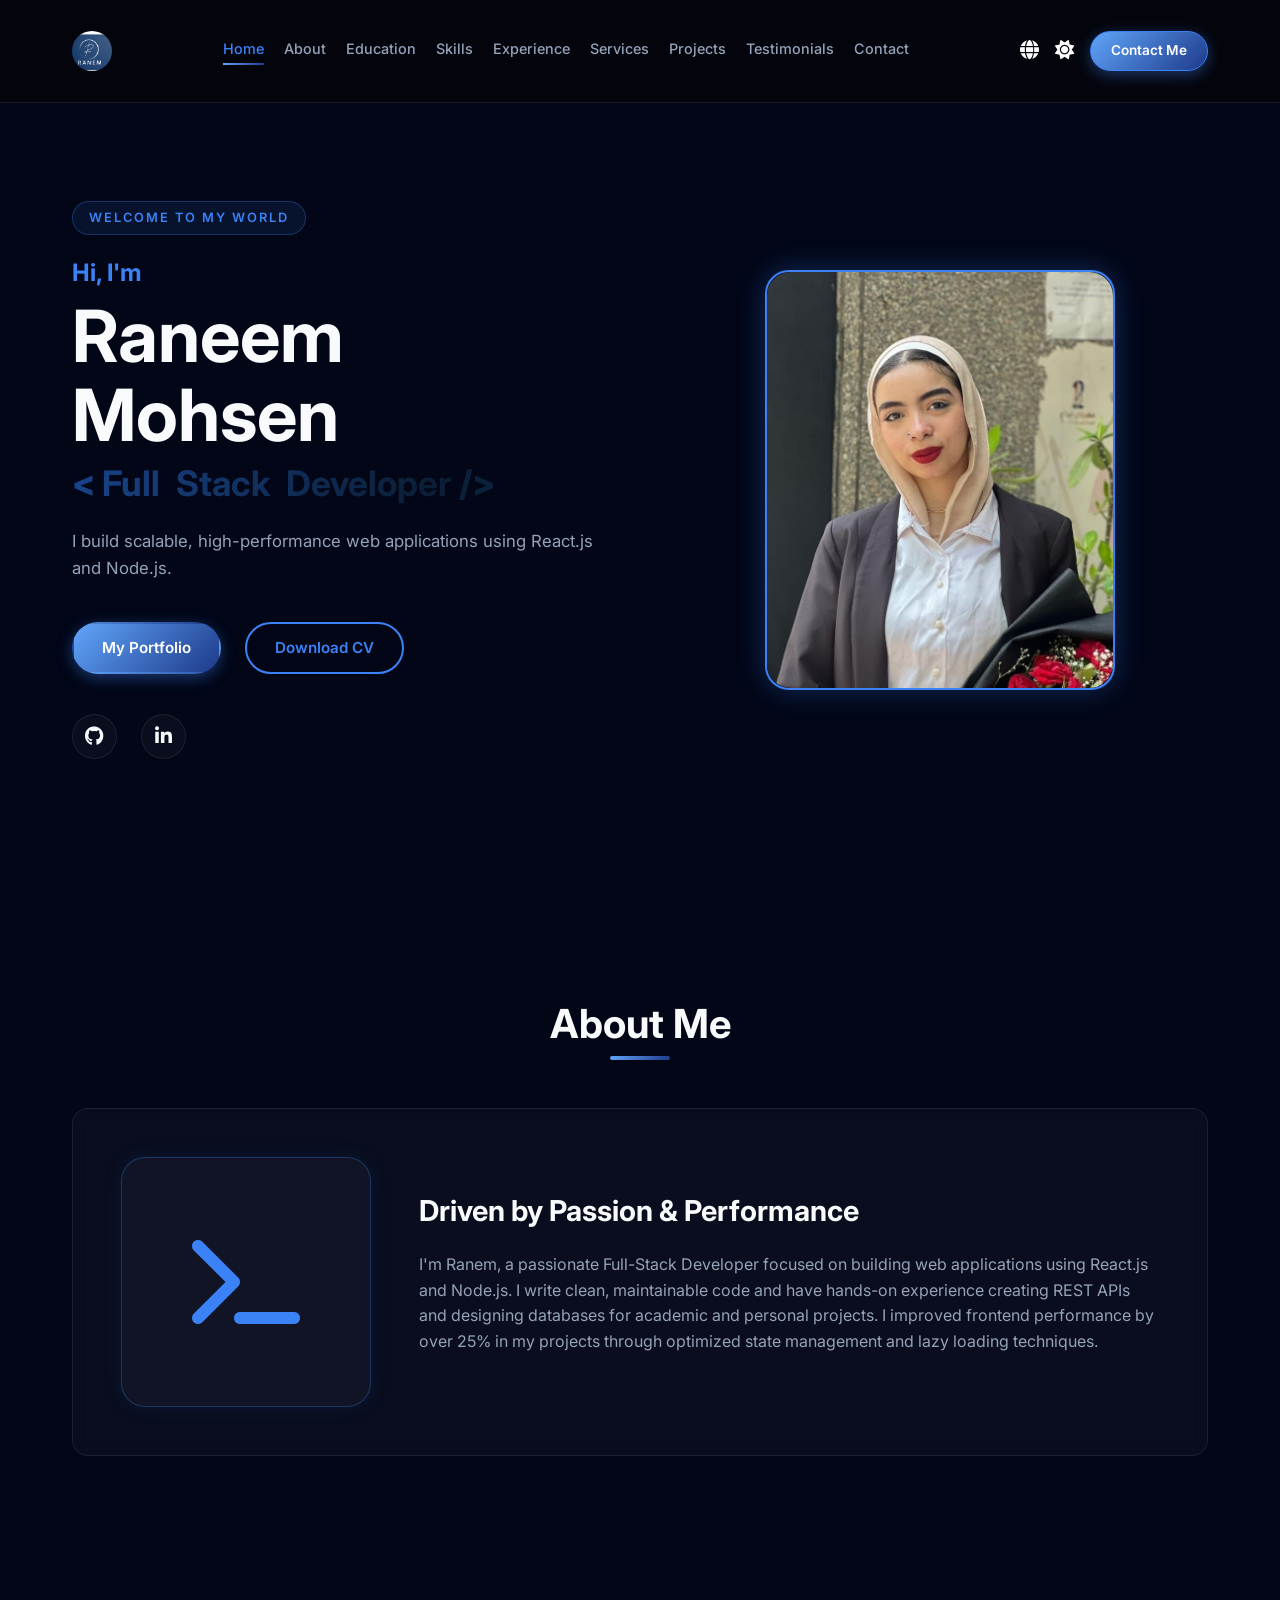
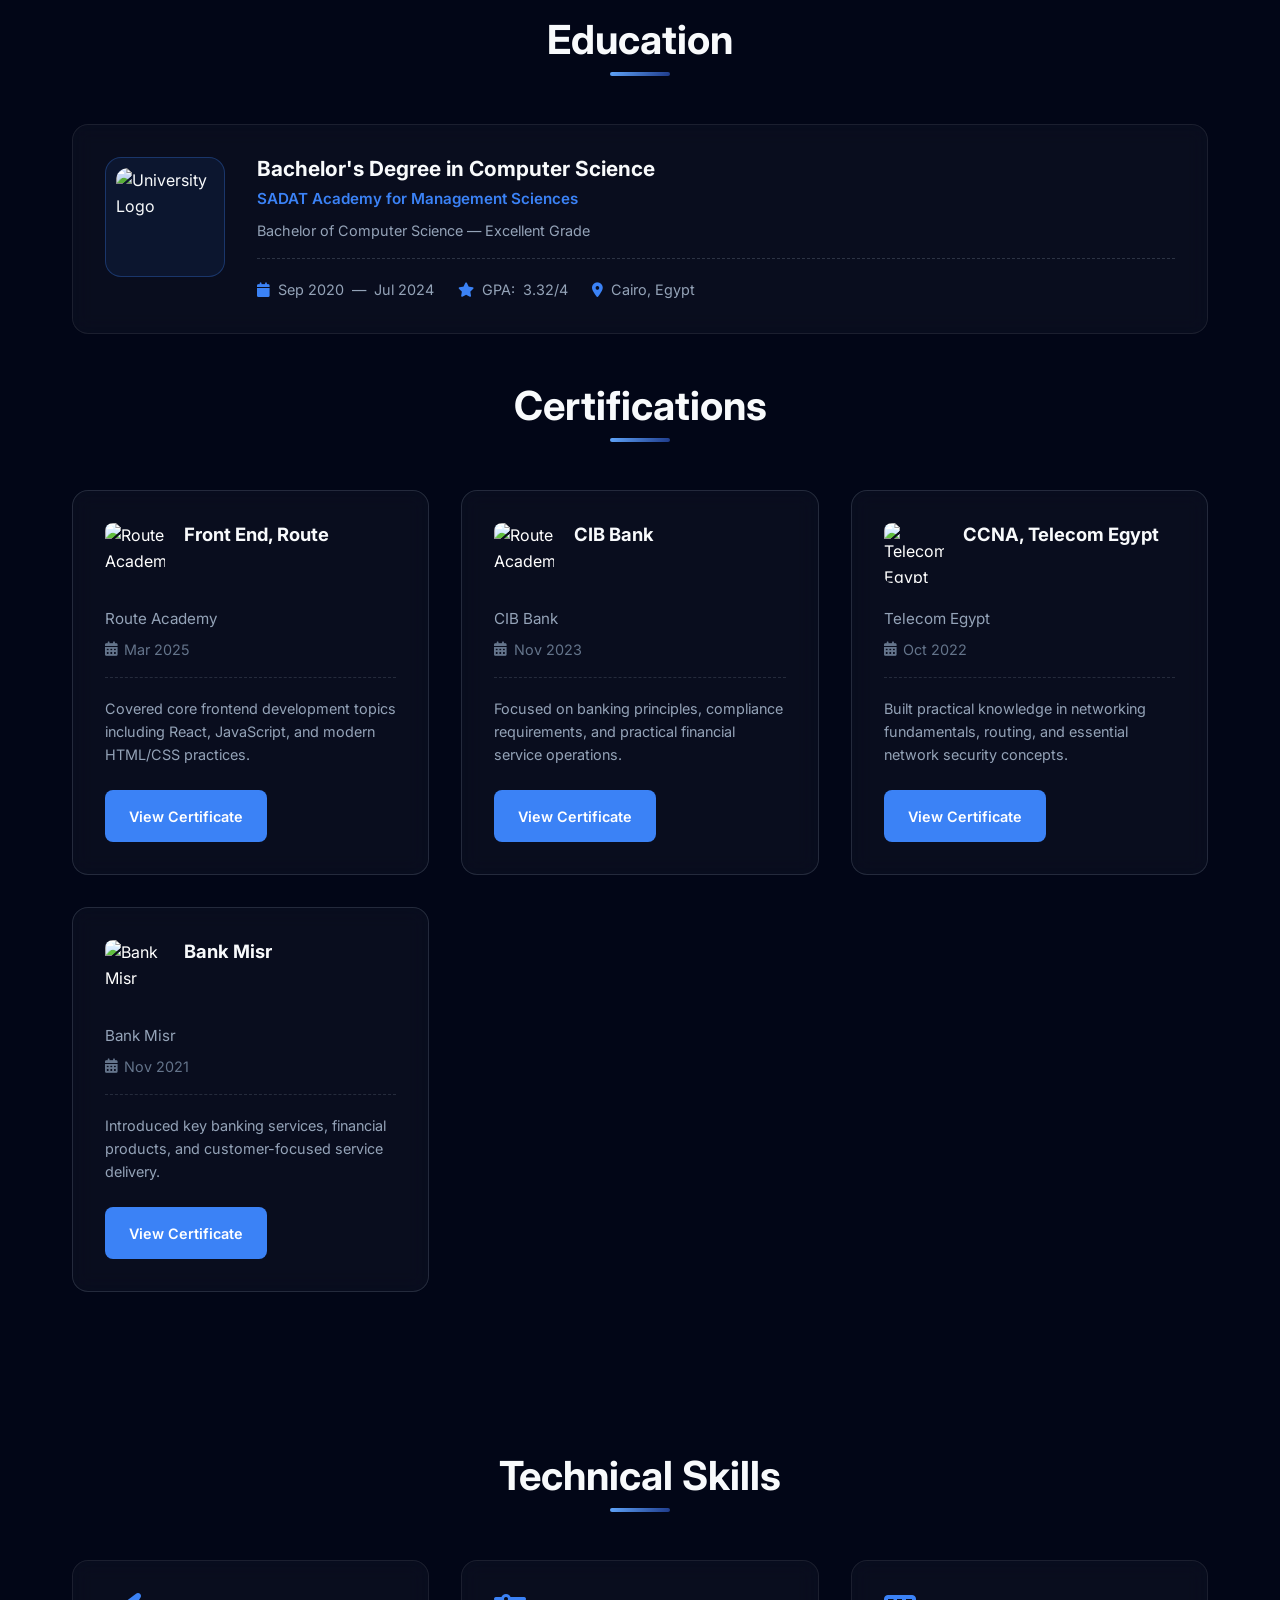
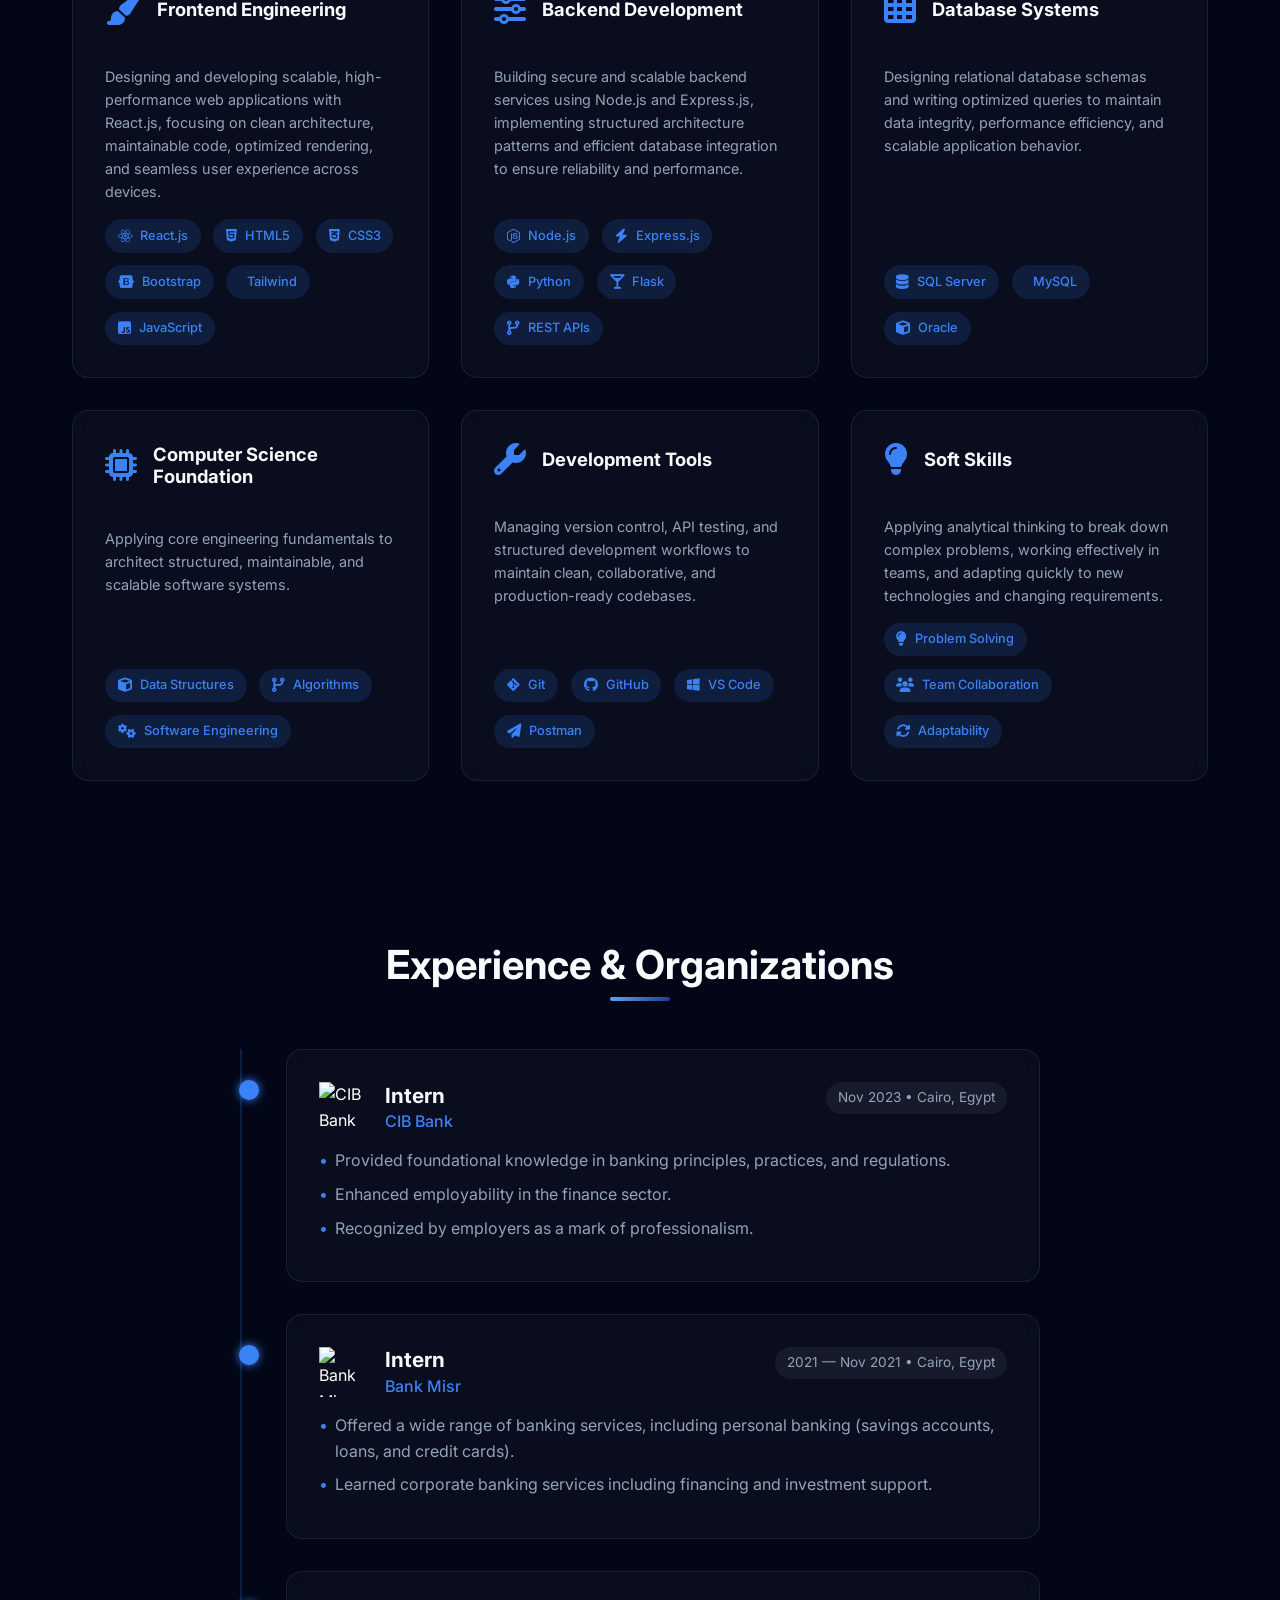
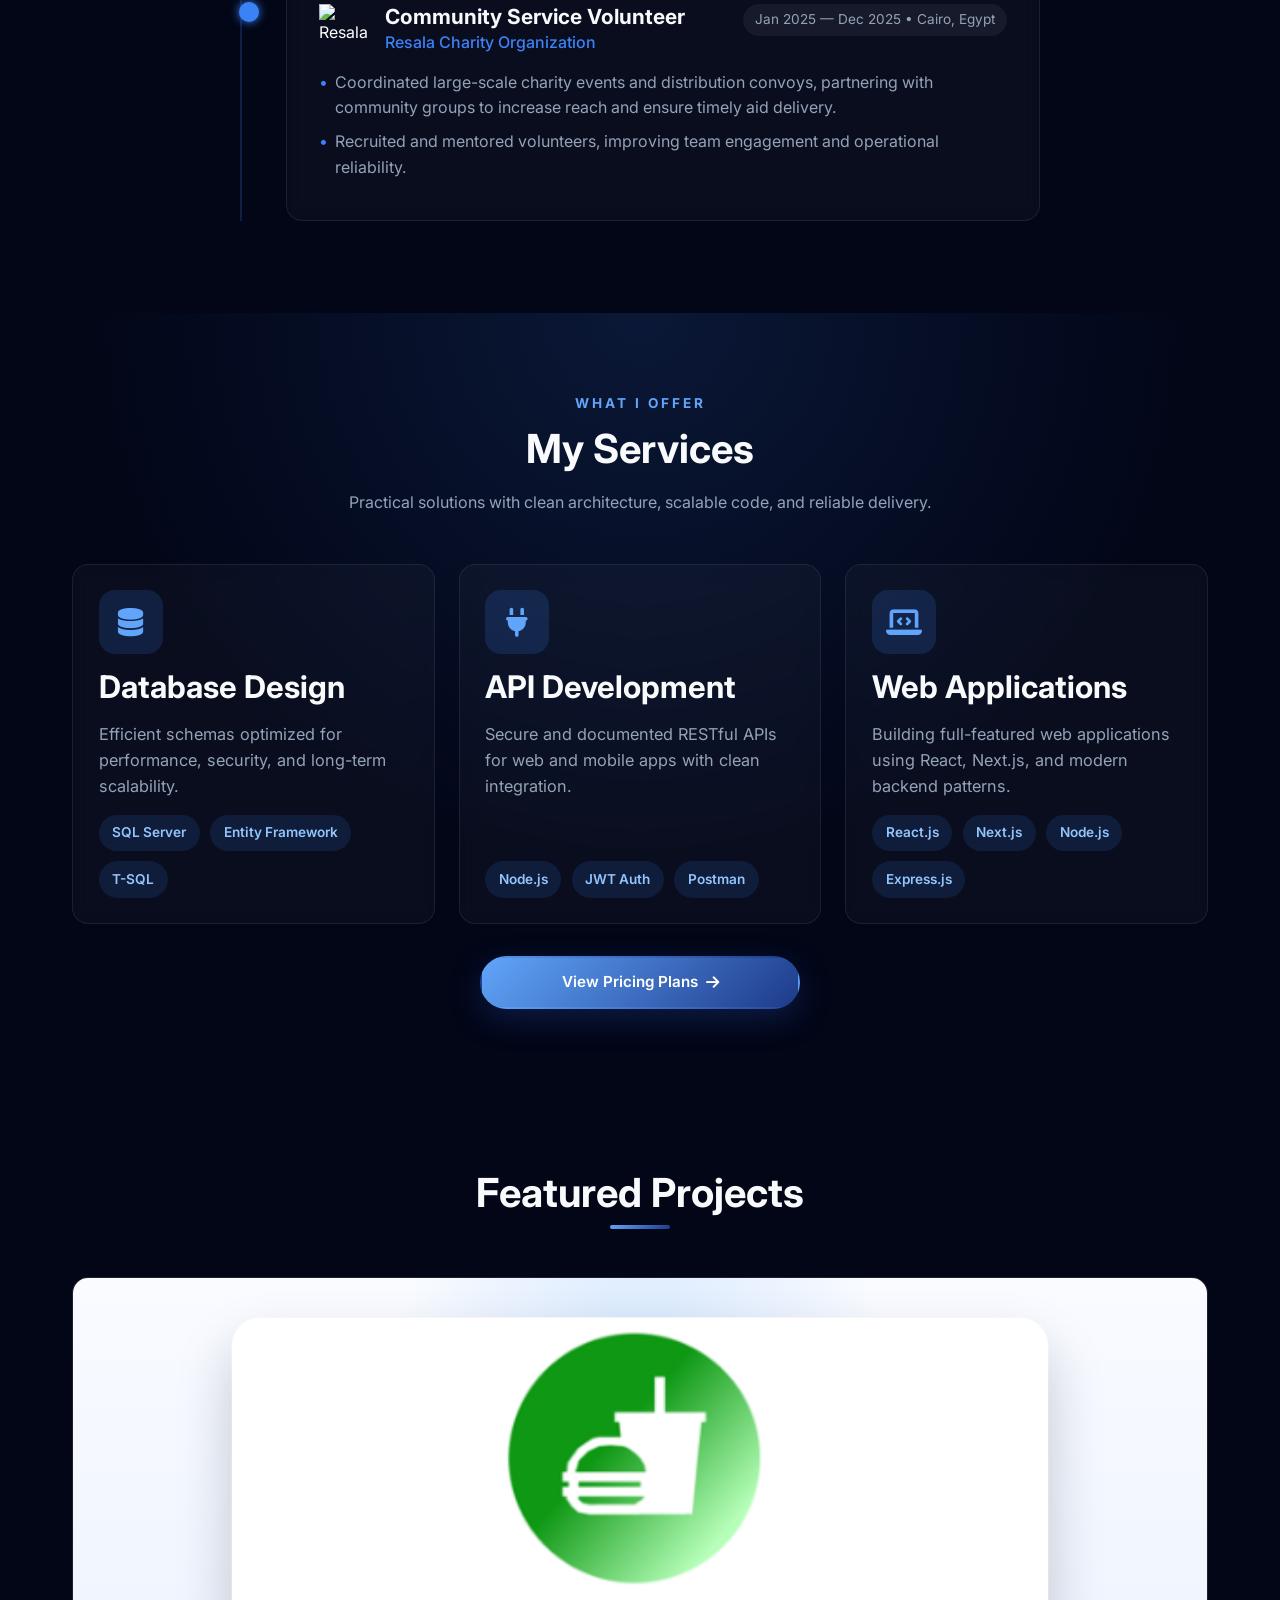
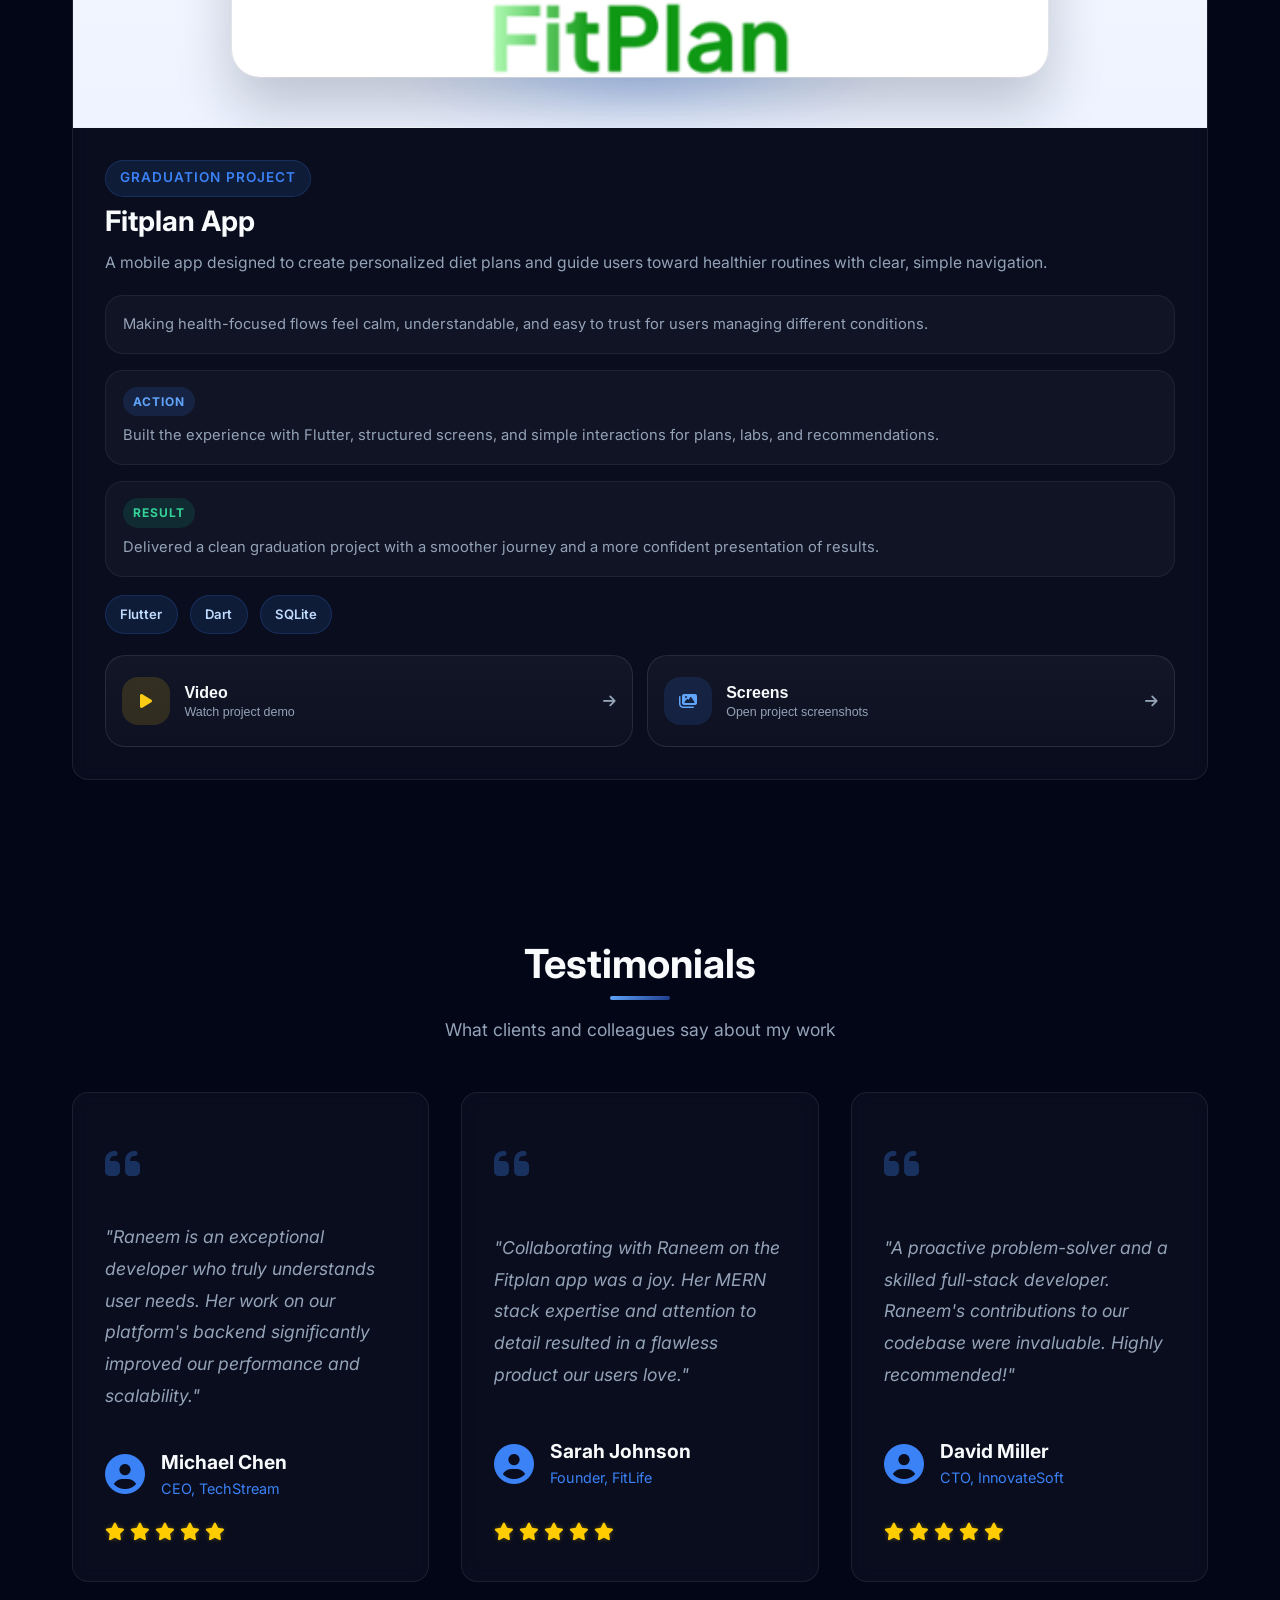
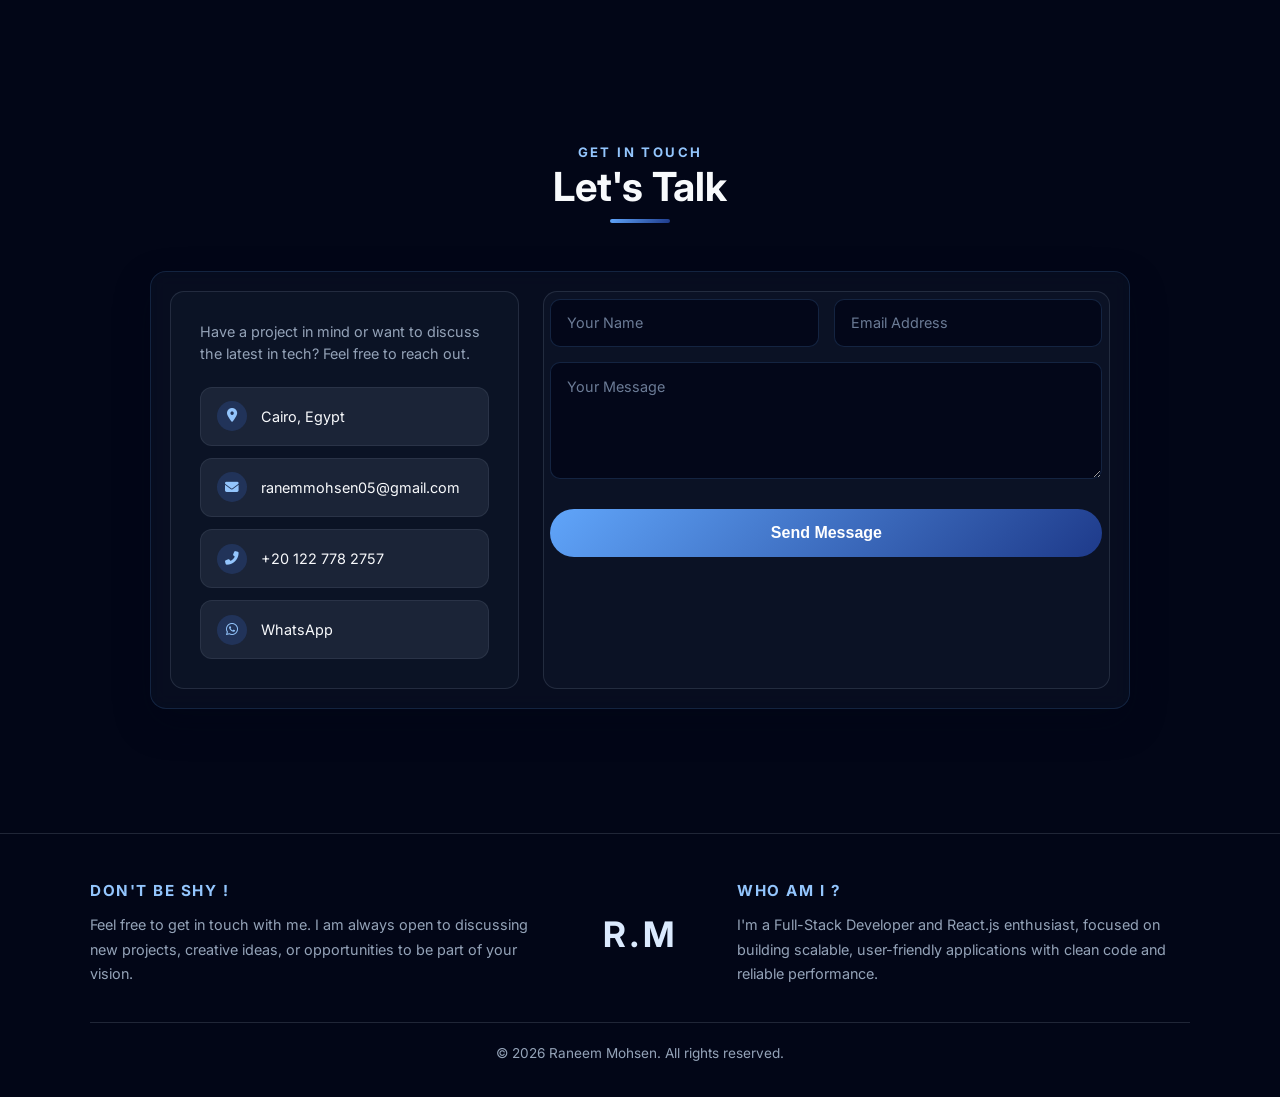
==== commit 6b242ea6: "Use logo.png instead of filename with spaces" ====
--- a/index.html
+++ b/index.html
@@ -19,7 +19,7 @@
     <header class="navbar" id="navbar">
         <div class="nav-container">
             <a href="#home" class="logo">
-                <img src="Screenshot 2026-03-13 201905 copy.png" alt="Ranem Logo" class="logo-img">
+                <img src="logo.png" alt="Ranem Logo" class="logo-img">
             </a>
 
             <nav class="nav-links">
@@ -80,7 +80,7 @@
                     </div>
 
                     <div class="social-links">
-                        <a href="https://github.com/raneemmohsen" target="_blank" rel="noopener noreferrer"
+                        <a href="https://github.com/ranemmohsen" target="_blank" rel="noopener noreferrer"
                             aria-label="GitHub"><i class="fab fa-github"></i></a>
                         <a href="https://www.linkedin.com/in/ranem-mohsen" target="_blank" rel="noopener noreferrer"
                             aria-label="LinkedIn"><i class="fab fa-linkedin-in"></i></a>
@@ -476,7 +476,7 @@
             <div class="projects-grid">
                 <!-- Fitplan App -->
                 <div class="project-card glass-card">
-                    <div class="project-image fitplan-preview project-gallery" tabindex="0" aria-label="Open FitPlan project gallery" data-project-images="Screenshot%202026-03-13%20131443.png,Screenshot%202026-03-13%20131454.png,Screenshot%202026-03-13%20131515.png,Screenshot%202026-03-13%20131506.png">
+                    <div class="project-image fitplan-preview project-gallery" tabindex="0" aria-label="Open FitPlan project gallery" data-project-images="Screenshot 2026-03-13 131443.png,Screenshot 2026-03-13 131454.png,Screenshot 2026-03-13 131515.png,Screenshot 2026-03-13 131506.png">
                         <button class="project-shot project-shot--main" type="button" aria-label="FitPlan dashboard screen">
                             <img src="Screenshot 2026-05-02 161321.png" alt="FitPlan dashboard screen" />
                         </button>
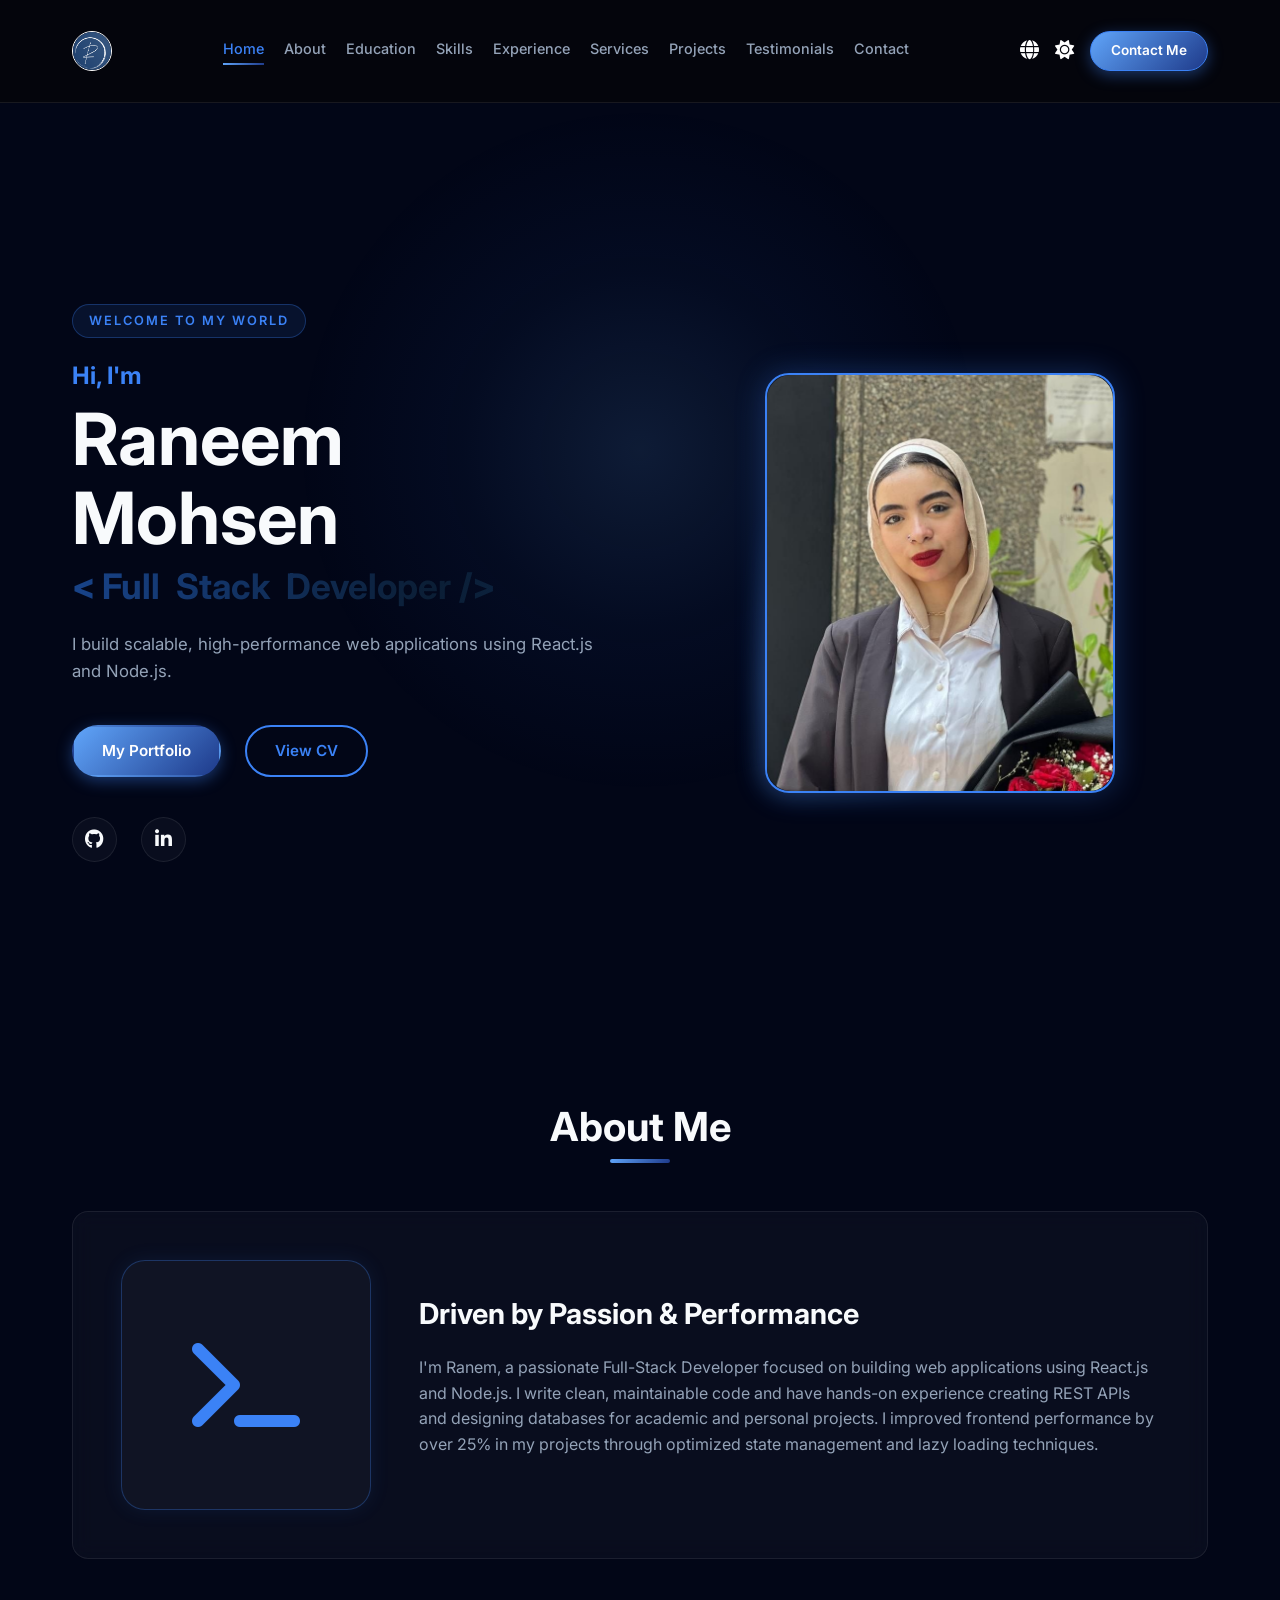
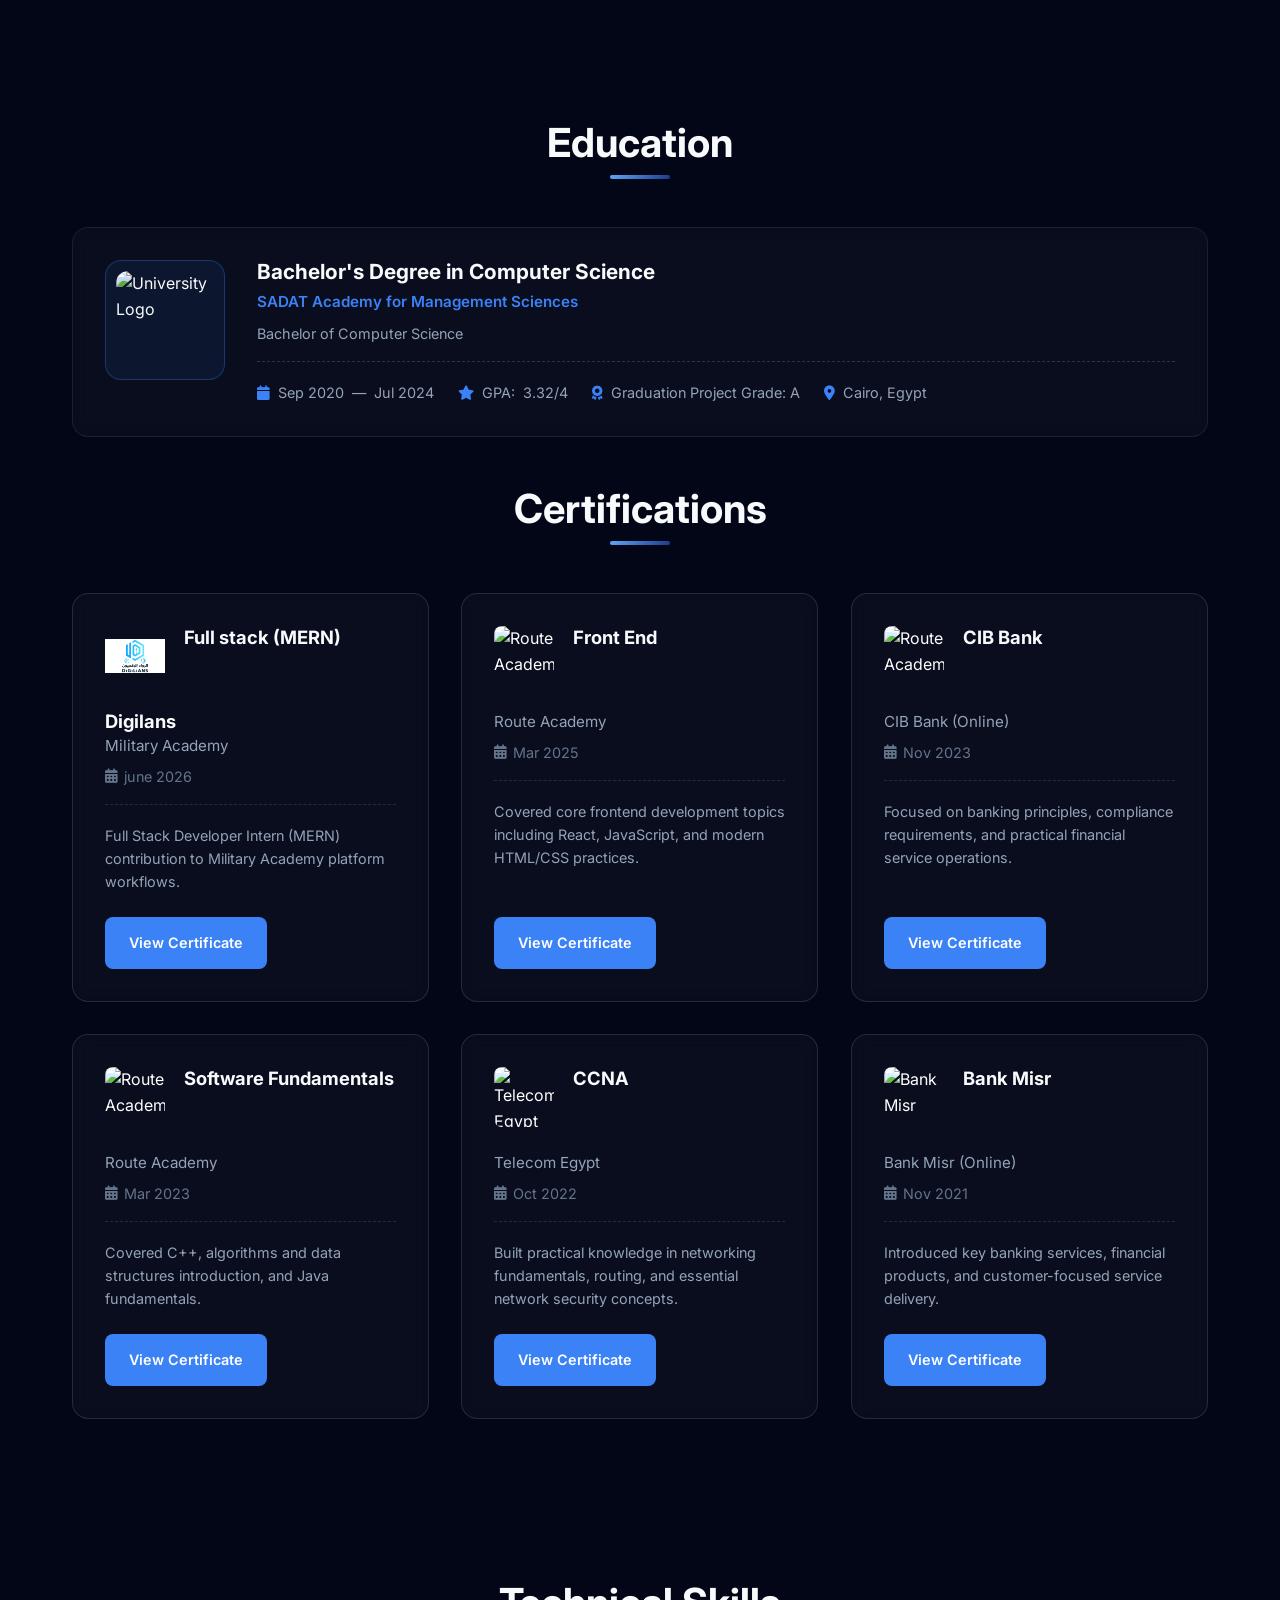
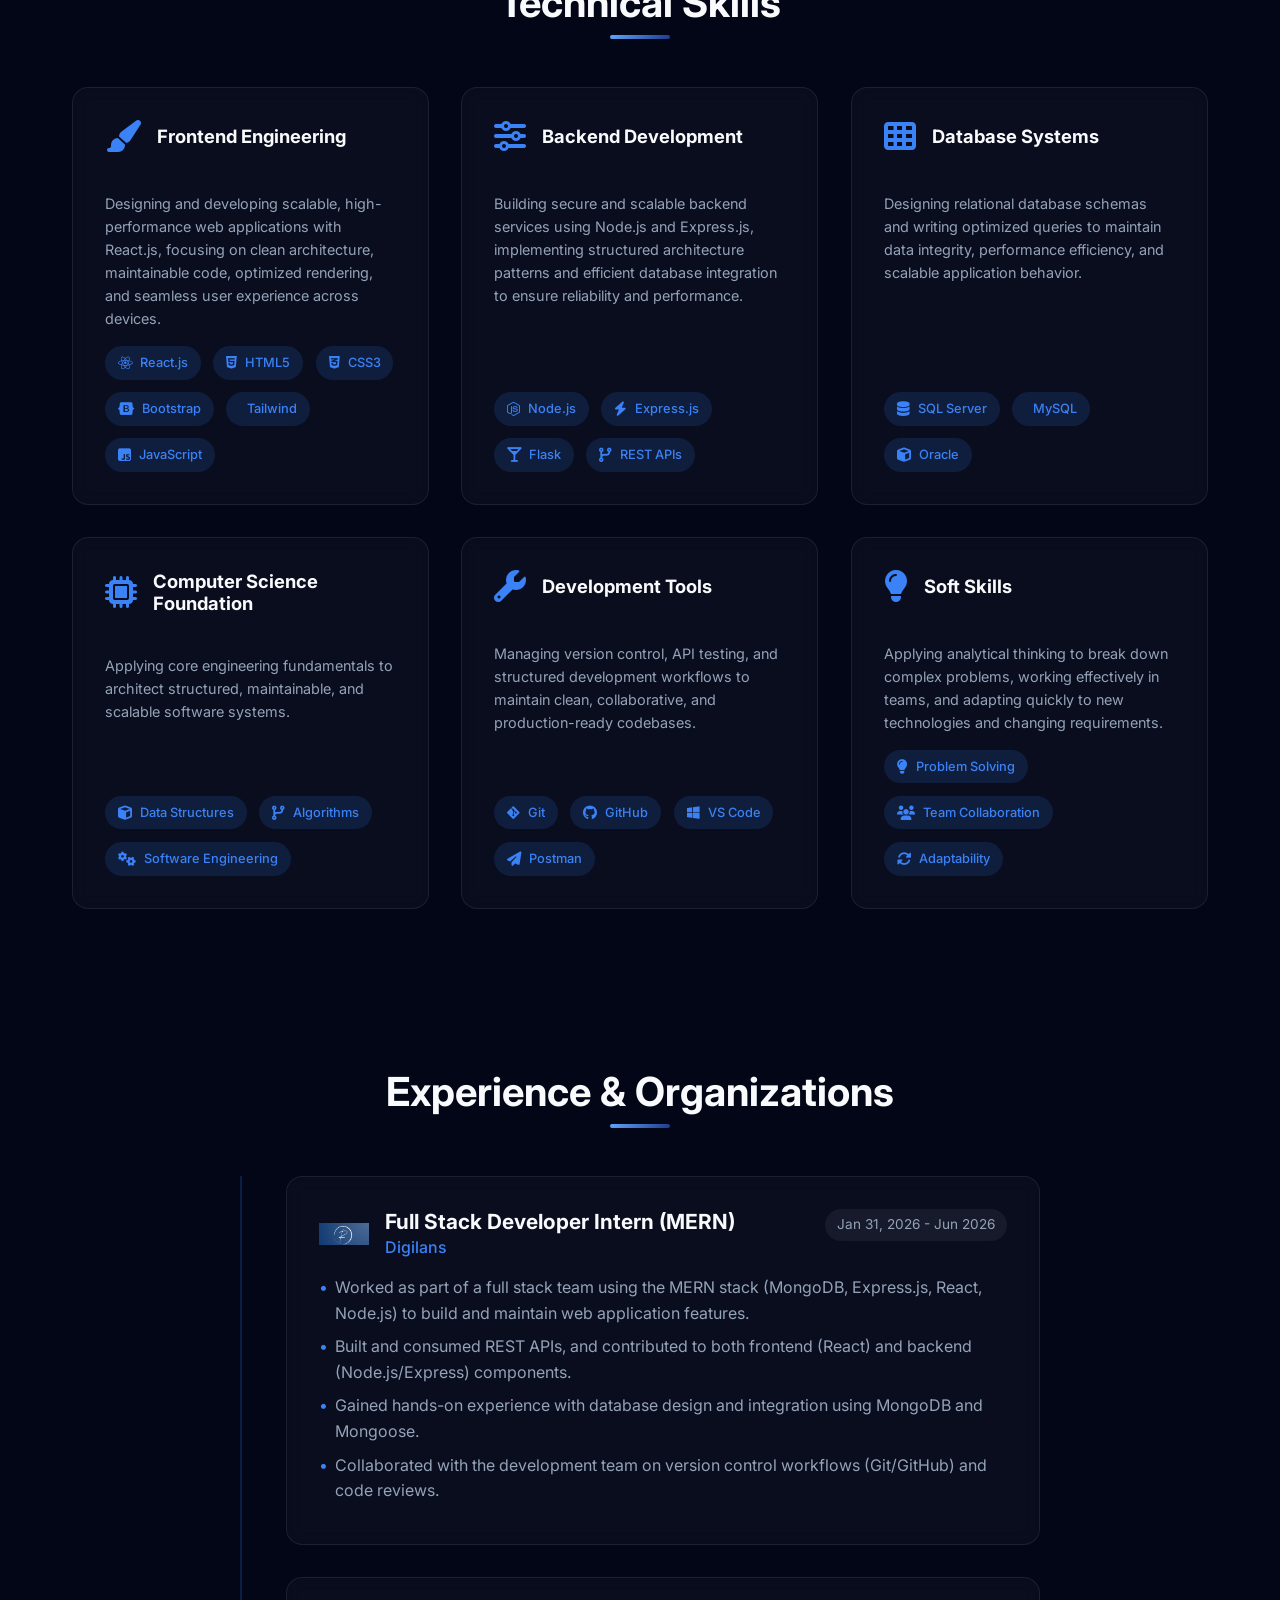
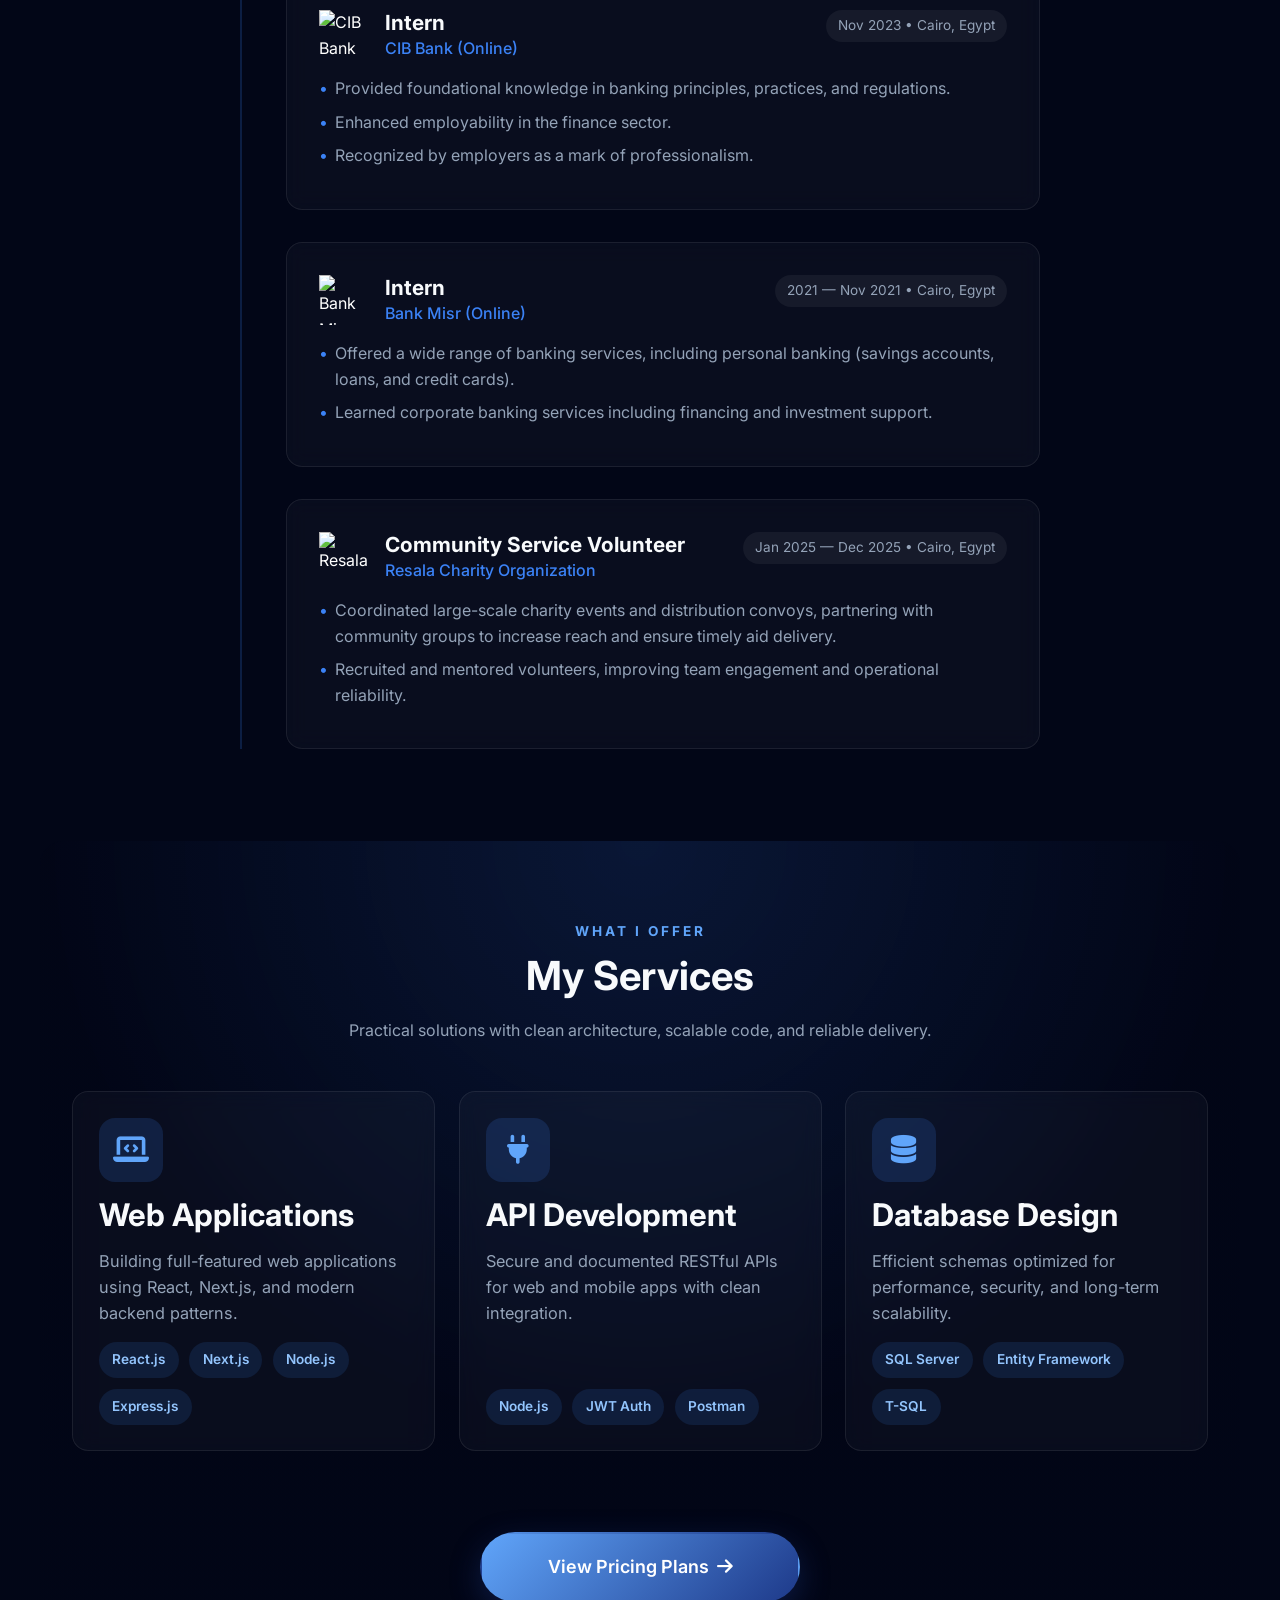
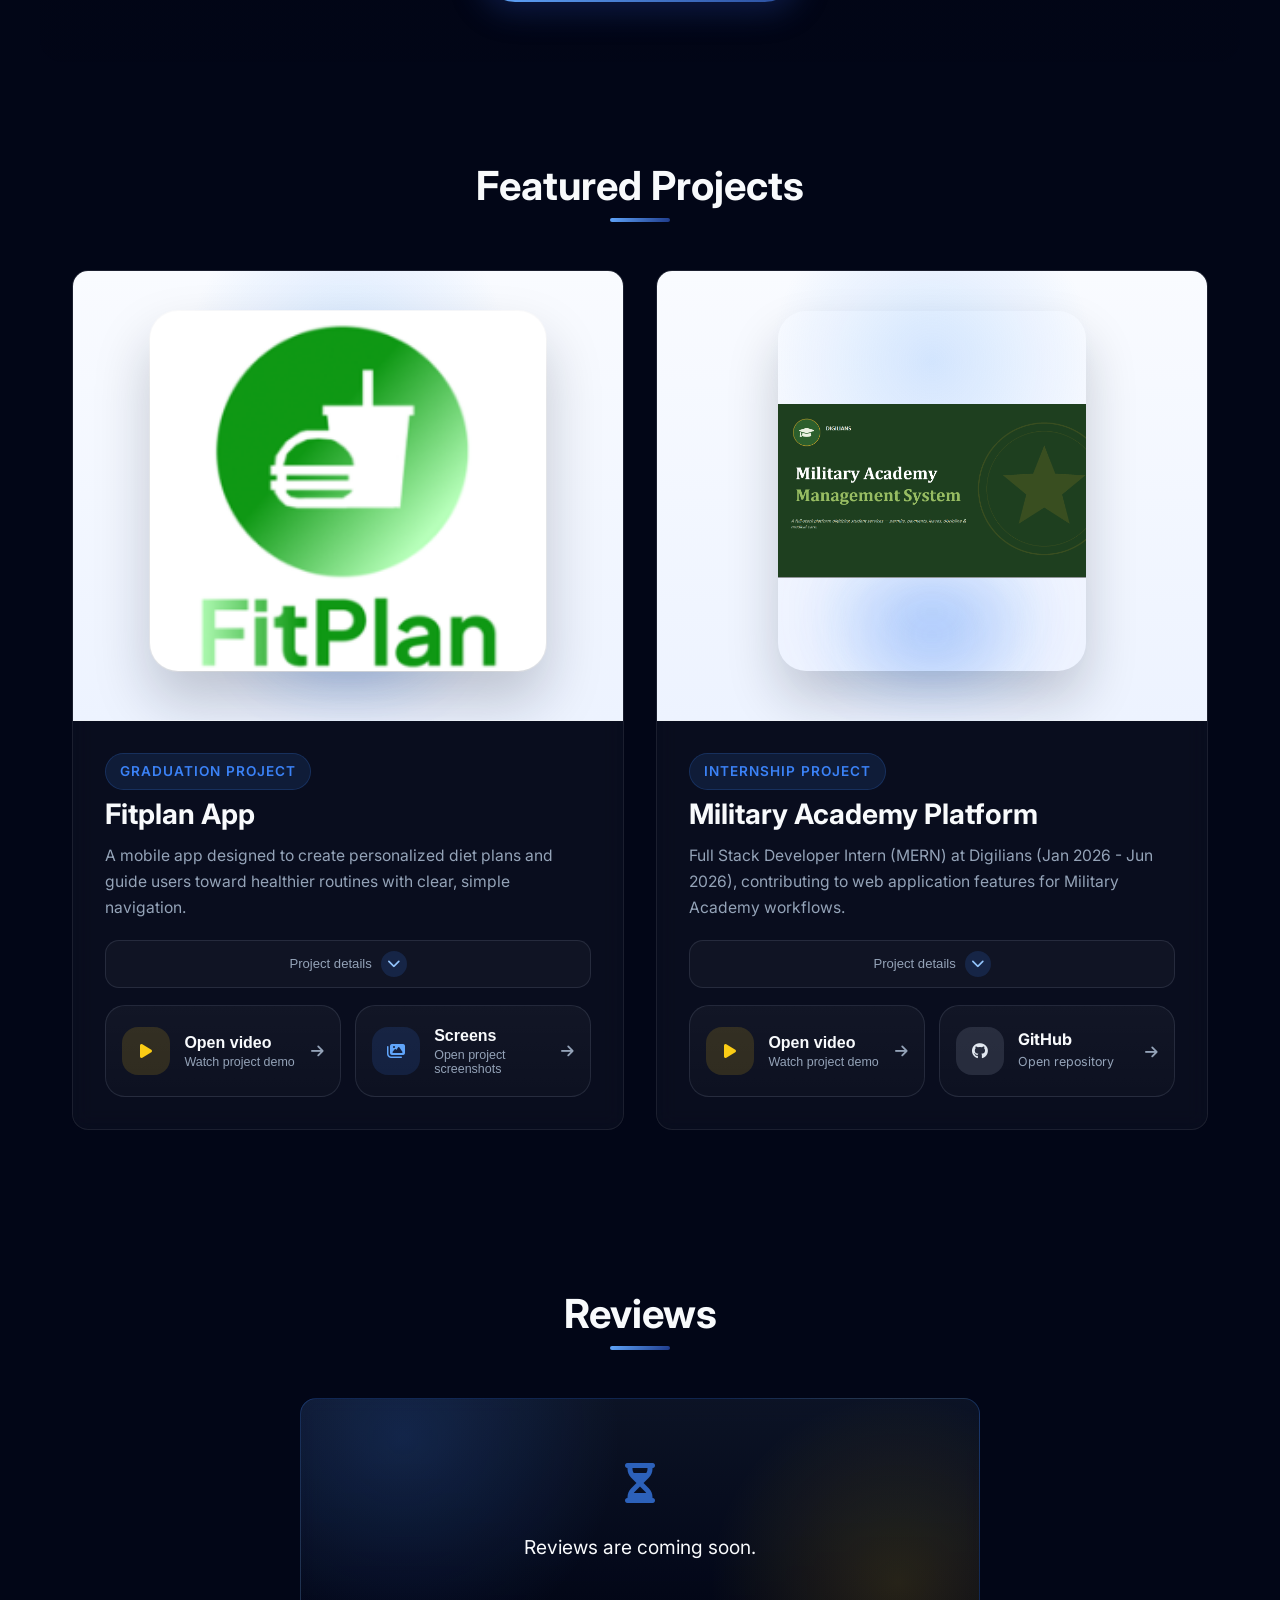
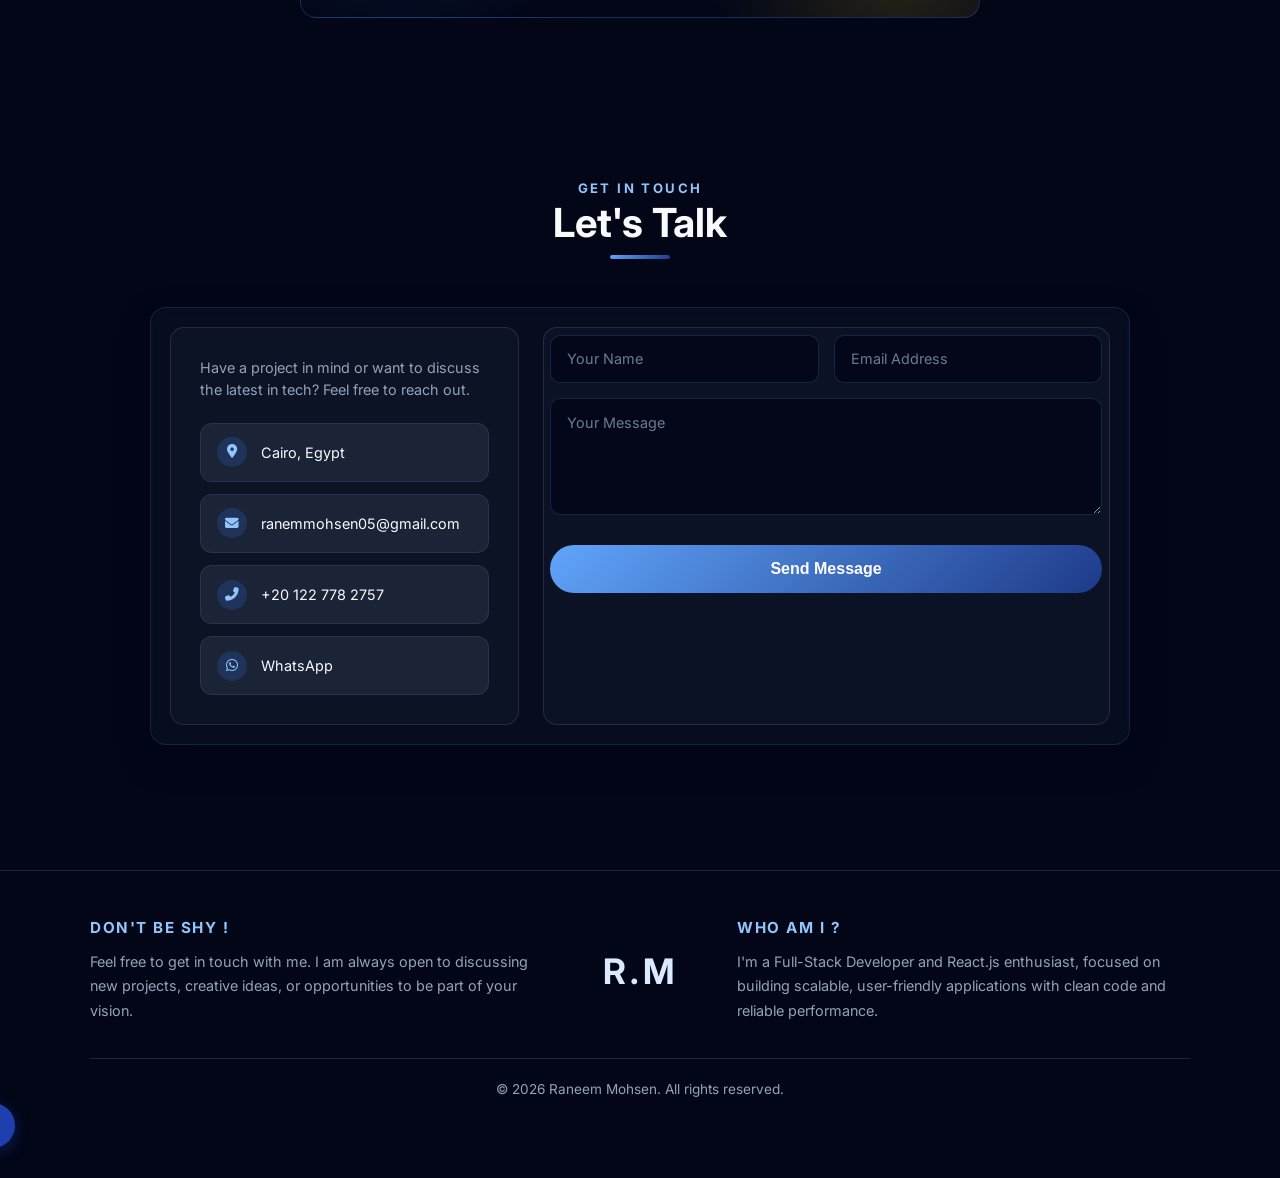
==== commit 40842b4f: "update" ====
--- a/index.html
+++ b/index.html
@@ -72,18 +72,20 @@
                             style="--i:16">p</span><span style="--i:17">e</span><span style="--i:18">r</span>
                     </h2>
 
-                    <p class="summary" data-i18n="summary">I build scalable, high-performance web applications using React.js and Node.js.</p>
+                    <p class="summary" data-i18n="summary">I build scalable, high-performance web applications using
+                        React.js and Node.js.</p>
                     <div class="hero-buttons">
                         <a href="#projects" class="btn btn-primary" data-i18n="portfolio-btn">My Portfolio</a>
-                        <a href="resume.pdf" class="btn btn-outline" data-i18n="cv-btn" download>Download CV <i
-                                class="fas fa-download"></i></a>
+                        <a href="https://drive.google.com/file/d/1kj8OSt2-2duQEePnIaUmaUpiUwStCQBh/view?usp=sharing"
+                            data-preview-url="https://drive.google.com/file/d/1kj8OSt2-2duQEePnIaUmaUpiUwStCQBh/view?usp=sharing"
+                            class="btn btn-outline open-cv-preview" data-i18n="cv-btn">View CV <i
+                                class="fas fa-eye"></i></a>
                     </div>
 
                     <div class="social-links">
-                        <a href="https://github.com/ranemmohsen" target="_blank" rel="noopener noreferrer"
-                            aria-label="GitHub"><i class="fab fa-github"></i></a>
-                        <a href="https://www.linkedin.com/in/ranem-mohsen" target="_blank" rel="noopener noreferrer"
-                            aria-label="LinkedIn"><i class="fab fa-linkedin-in"></i></a>
+                        <a href="https://github.com/ranemmohsen" aria-label="GitHub"><i class="fab fa-github"></i></a>
+                        <a href="https://www.linkedin.com/in/ranem-mohsen" aria-label="LinkedIn"><i
+                                class="fab fa-linkedin-in"></i></a>
                     </div>
                 </div>
 
@@ -109,9 +111,12 @@
                 <div class="about-text">
                     <h3 class="about-subtitle" data-i18n="about-subtitle">Driven by Passion & Performance</h3>
                     <p data-i18n="about-text">
-                       I'm Ranem, a passionate Full-Stack Developer focused on building web applications using React.js and Node.js. I write clean, maintainable code and have hands-on experience creating REST APIs and designing databases for academic and personal projects.
-
-I improved frontend performance by over 25% in my projects through optimized state management and lazy loading techniques.
+                        I'm Ranem, a passionate Full-Stack Developer focused on building web applications using React.js
+                        and Node.js. I write clean, maintainable code and have hands-on experience creating REST APIs
+                        and designing databases for academic and personal projects.
+
+                        I improved frontend performance by over 25% in my projects through optimized state management
+                        and lazy loading techniques.
                     </p>
 
 
@@ -138,12 +143,15 @@
                     <div class="edu-content">
                         <h3 class="edu-degree" data-i18n="degree-title">Bachelor's Degree in Computer Science</h3>
                         <p class="edu-university" data-i18n="university">SADAT Academy for Management Sciences</p>
-                        <p class="edu-project" data-i18n="edu-project">Bachelor of Computer Science — Excellent Grade</p>
+                        <p class="edu-project" data-i18n="edu-project">Bachelor of Computer Science
+                        </p>
                         <div class="edu-details">
                             <span class="edu-detail"><i class="fas fa-calendar"></i> <span data-i18n="start-date">Sep
                                     2020</span> — <span data-i18n="end-date">Jul 2024</span></span>
                             <span class="edu-detail"><i class="fas fa-star text-accent"></i> GPA: <span
                                     data-i18n="gpa">3.32/4</span></span>
+                            <span class="edu-detail"><i class="fas fa-award text-accent"></i> <span
+                                    data-i18n="graduation-project-grade">Graduation Project Grade: A</span></span>
                             <span class="edu-detail"><i class="fas fa-map-marker-alt text-accent"></i> <span
                                     data-i18n="location">Cairo, Egypt</span></span>
                         </div>
@@ -159,39 +167,78 @@
             </div>
 
             <div class="certifications-grid">
+                <!-- Certification 1: Military Academy -->
+                <div class="certification-card glass-card">
+                    <div class="cert-card-header">
+                        <img src="miliarty.logo.webp" alt="Military Academy" class="cert-provider-logo">
+                        <h3 class="cert-title">Full stack (MERN)</h3>
+                    </div>
+                    <div class="cert-meta">
+                        <h3 class="cert-title">Digilans</h3>
+                        <p class="cert-provider" data-i18n="cert-provider-5">Military Academy</p>
+                        <p class="cert-date"><i class="fas fa-calendar-alt"></i>june 2026</p>
+                    </div>
+                    <p class="cert-description" data-i18n="cert-desc-5">Full Stack Developer Intern (MERN) contribution
+                        to Military Academy platform workflows.</p>
+                    <a href="" class="btn btn-cert" data-i18n="view-cert">View
+                        Certificate <i class="fas fa-external-link-alt"></i></a>
+                </div>
+
                 <!-- Certification 1: Front End - Route -->
                 <div class="certification-card glass-card">
                     <div class="cert-card-header">
                         <img src="https://th.bing.com/th/id/OIP.Iap5Mdgf2Q6TWUEdD_xB6gHaHa?w=178&h=180&c=7&r=0&o=7&pid=1.7&rm=3"
                             alt="Route Academy" class="cert-provider-logo">
-                        <h3 class="cert-title" data-i18n="cert-title-1">Front End, Route</h3>
+                        <h3 class="cert-title">Front End</h3>
                     </div>
                     <div class="cert-meta">
                         <p class="cert-provider" data-i18n="cert-provider-1">Route Academy</p>
                         <p class="cert-date"><i class="fas fa-calendar-alt"></i> Mar 2025</p>
                     </div>
-                    <p class="cert-description" data-i18n="cert-desc-1">Covered core frontend development topics including React, JavaScript,
+                    <p class="cert-description" data-i18n="cert-desc-1">Covered core frontend development topics
+                        including React, JavaScript,
                         and modern HTML/CSS practices.</p>
                     <a href="https://drive.google.com/uc?export=download&id=13dK2gWx83a4qRBCtYwLDPaKaLegpX_jR"
-                        target="_blank" rel="noopener noreferrer" class="btn btn-cert" data-i18n="view-cert">View
+                        class="btn btn-cert" data-i18n="view-cert">View
                         Certificate <i class="fas fa-external-link-alt"></i></a>
                 </div>
+
+               
 
                 <!-- Certification 2: CIB Bank -->
                 <div class="certification-card glass-card">
                     <div class="cert-card-header">
                         <img src="https://th.bing.com/th/id/OIP.UDxcP4bXKy5adsetCblangHaEH?w=324&h=180&c=7&r=0&o=7&pid=1.7&rm=3"
                             alt="Route Academy" class="cert-provider-logo">
-                        <h3 class="cert-title" data-i18n="cert-title-2">CIB Bank</h3>
+                        <h3 class="cert-title">CIB Bank</h3>
                     </div>
                     <div class="cert-meta">
-                        <p class="cert-provider" data-i18n="cert-provider-2">CIB Bank</p>
+                        <p class="cert-provider" data-i18n="cert-provider-2">CIB Bank (Online)</p>
                         <p class="cert-date"><i class="fas fa-calendar-alt"></i> Nov 2023</p>
                     </div>
-                    <p class="cert-description" data-i18n="cert-desc-2">Focused on banking principles, compliance requirements, and practical
+                    <p class="cert-description" data-i18n="cert-desc-2">Focused on banking principles, compliance
+                        requirements, and practical
                         financial service operations.</p>
                     <a href="https://drive.google.com/uc?export=download&id=1t3YQ2RJEVor3qBg_6bNShPHfQhn2mLzm"
-                        target="_blank" rel="noopener noreferrer" class="btn btn-cert" data-i18n="view-cert">View
+                        class="btn btn-cert" data-i18n="view-cert">View
+                        Certificate <i class="fas fa-external-link-alt"></i></a>
+                </div>
+                <!-- Certification 2: Software Fundamentals - Route -->
+
+ <div class="certification-card glass-card">
+                    <div class="cert-card-header">
+                        <img src="https://th.bing.com/th/id/OIP.Iap5Mdgf2Q6TWUEdD_xB6gHaHa?w=178&h=180&c=7&r=0&o=7&pid=1.7&rm=3"
+                            alt="Route Academy" class="cert-provider-logo">
+                        <h3 class="cert-title" data-i18n="cert-title-6">Software Fundamentals</h3>
+                    </div>
+                    <div class="cert-meta">
+                        <p class="cert-provider" data-i18n="cert-provider-6">Route Academy</p>
+                        <p class="cert-date"><i class="fas fa-calendar-alt"></i> Mar 2023</p>
+                    </div>
+                    <p class="cert-description" data-i18n="cert-desc-6">Covered C++, algorithms and data structures
+                        introduction, and Java fundamentals.</p>
+                    <a href="https://drive.google.com/file/d/13t3WJsZbstuf3AfjuFFjpGnQ2tURvRZR/view?usp=drive_link"
+                        class="btn btn-cert" data-i18n="view-cert">View
                         Certificate <i class="fas fa-external-link-alt"></i></a>
                 </div>
 
@@ -200,16 +247,17 @@
                     <div class="cert-card-header">
                         <img src="https://th.bing.com/th/id/OIP.k3Wxf08dQYWlKmBgLfRE1wHaDt?w=343&h=175&c=7&r=0&o=7&pid=1.7&rm=3"
                             alt="Telecom Egypt" class="cert-provider-logo">
-                        <h3 class="cert-title" data-i18n="cert-title-3">CCNA, Telecom Egypt</h3>
+                        <h3 class="cert-title">CCNA</h3>
                     </div>
                     <div class="cert-meta">
                         <p class="cert-provider" data-i18n="cert-provider-3">Telecom Egypt</p>
                         <p class="cert-date"><i class="fas fa-calendar-alt"></i> Oct 2022</p>
                     </div>
-                    <p class="cert-description" data-i18n="cert-desc-3">Built practical knowledge in networking fundamentals, routing, and
+                    <p class="cert-description" data-i18n="cert-desc-3">Built practical knowledge in networking
+                        fundamentals, routing, and
                         essential network security concepts.</p>
                     <a href="https://drive.google.com/uc?export=download&id=13q4QNbkBNiOabnH-JeV6mPPNrmgWbwru"
-                        target="_blank" rel="noopener noreferrer" class="btn btn-cert" data-i18n="view-cert">View
+                        class="btn btn-cert" data-i18n="view-cert">View
                         Certificate <i class="fas fa-external-link-alt"></i></a>
                 </div>
 
@@ -218,16 +266,17 @@
                     <div class="cert-card-header">
                         <img src="https://th.bing.com/th/id/OIP.hmcBzYrLN2DpKwrUcrmIoAHaCe?w=348&h=117&c=7&r=0&o=7&pid=1.7&rm=3"
                             alt="Bank Misr" class="cert-provider-logo">
-                        <h3 class="cert-title" data-i18n="cert-title-4">Bank Misr</h3>
+                        <h3 class="cert-title">Bank Misr</h3>
                     </div>
                     <div class="cert-meta">
-                        <p class="cert-provider" data-i18n="cert-provider-4">Bank Misr</p>
+                        <p class="cert-provider" data-i18n="cert-provider-4">Bank Misr (Online)</p>
                         <p class="cert-date"><i class="fas fa-calendar-alt"></i> Nov 2021</p>
                     </div>
-                    <p class="cert-description" data-i18n="cert-desc-4">Introduced key banking services, financial products, and
+                    <p class="cert-description" data-i18n="cert-desc-4">Introduced key banking services, financial
+                        products, and
                         customer-focused service delivery.</p>
                     <a href="https://drive.google.com/uc?export=download&id=13q1AVJtpaZJP1Op2QyrFnN51yffmuXXj"
-                        target="_blank" rel="noopener noreferrer" class="btn btn-cert" data-i18n="view-cert">View
+                        class="btn btn-cert" data-i18n="view-cert">View
                         Certificate <i class="fas fa-external-link-alt"></i></a>
                 </div>
             </div>
@@ -247,7 +296,8 @@
                         <i class="fas fa-paintbrush skill-main-icon"></i>
                         <h3 data-i18n="frontend-title">Frontend Engineering</h3>
                     </div>
-                    <p class="skill-description" data-i18n="frontend-desc">Designing and developing scalable, high-performance web applications
+                    <p class="skill-description" data-i18n="frontend-desc">Designing and developing scalable,
+                        high-performance web applications
                         with React.js, focusing on clean architecture, maintainable code, optimized rendering, and
                         seamless user experience across devices.</p>
                     <div class="skill-tags">
@@ -266,13 +316,14 @@
                         <i class="fas fa-sliders-h skill-main-icon"></i>
                         <h3 data-i18n="backend-title">Backend Development</h3>
                     </div>
-                    <p class="skill-description" data-i18n="backend-desc">Building secure and scalable backend services using Node.js and
+                    <p class="skill-description" data-i18n="backend-desc">Building secure and scalable backend services
+                        using Node.js and
                         Express.js, implementing structured architecture patterns and efficient database integration to
                         ensure reliability and performance.</p>
                     <div class="skill-tags">
                         <span class="skill-tag"><i class="fab fa-node-js"></i>Node.js</span>
                         <span class="skill-tag"><i class="fas fa-bolt"></i>Express.js</span>
-                        <span class="skill-tag"><i class="fab fa-python"></i>Python</span>
+                        <!-- <span class="skill-tag"><i class="fab fa-python"></i>Python</span> -->
                         <span class="skill-tag"><i class="fas fa-glass-martini-alt"></i>Flask</span>
                         <span class="skill-tag"><i class="fas fa-code-branch"></i>REST APIs</span>
                     </div>
@@ -284,7 +335,8 @@
                         <i class="fas fa-th skill-main-icon"></i>
                         <h3 data-i18n="database-title">Database Systems</h3>
                     </div>
-                    <p class="skill-description" data-i18n="database-desc">Designing relational database schemas and writing optimized queries to
+                    <p class="skill-description" data-i18n="database-desc">Designing relational database schemas and
+                        writing optimized queries to
                         maintain data integrity, performance efficiency, and scalable application behavior.</p>
                     <div class="skill-tags">
                         <span class="skill-tag"><i class="fas fa-database"></i>SQL Server</span>
@@ -299,7 +351,8 @@
                         <i class="fas fa-microchip skill-main-icon"></i>
                         <h3 data-i18n="foundation-title">Computer Science Foundation</h3>
                     </div>
-                    <p class="skill-description" data-i18n="foundation-desc">Applying core engineering fundamentals to architect structured,
+                    <p class="skill-description" data-i18n="foundation-desc">Applying core engineering fundamentals to
+                        architect structured,
                         maintainable, and scalable software systems.</p>
                     <div class="skill-tags">
                         <span class="skill-tag"><i class="fas fa-cube"></i>Data Structures</span>
@@ -314,7 +367,8 @@
                         <i class="fas fa-wrench skill-main-icon"></i>
                         <h3 data-i18n="tools-title">Development Tools</h3>
                     </div>
-                    <p class="skill-description" data-i18n="tools-desc">Managing version control, API testing, and structured development
+                    <p class="skill-description" data-i18n="tools-desc">Managing version control, API testing, and
+                        structured development
                         workflows to maintain clean, collaborative, and production-ready codebases.</p>
                     <div class="skill-tags">
                         <span class="skill-tag"><i class="fab fa-git-alt"></i>Git</span>
@@ -330,7 +384,8 @@
                         <i class="fas fa-lightbulb skill-main-icon"></i>
                         <h3 data-i18n="soft-title">Soft Skills</h3>
                     </div>
-                    <p class="skill-description" data-i18n="soft-desc">Applying analytical thinking to break down complex problems, working
+                    <p class="skill-description" data-i18n="soft-desc">Applying analytical thinking to break down
+                        complex problems, working
                         effectively in teams, and adapting quickly to new technologies and changing requirements.</p>
                     <div class="skill-tags">
                         <span class="skill-tag"><i class="fas fa-lightbulb"></i>Problem Solving</span>
@@ -349,6 +404,30 @@
             </div>
 
             <div class="experience-timeline">
+                <div class="timeline-item glass-card">
+                    <div class="timeline-dot"></div>
+                    <div class="exp-header">
+                        <div class="exp-company-section">
+                            <img src="logo.png" alt="Digilans" class="exp-company-logo">
+                            <div>
+                                <h3 class="exp-role">Full Stack Developer Intern (MERN)</h3>
+                                <h4 class="exp-company">Digilans</h4>
+                            </div>
+                        </div>
+                        <span class="exp-date">Jan 31, 2026 - Jun 2026</span>
+                    </div>
+                    <ul class="exp-bullets">
+                        <li>Worked as part of a full stack team using the MERN stack (MongoDB, Express.js, React,
+                            Node.js) to build and maintain web application features.</li>
+                        <li>Built and consumed REST APIs, and contributed to both frontend (React) and backend
+                            (Node.js/Express) components.</li>
+                        <li>Gained hands-on experience with database design and integration using MongoDB and Mongoose.
+                        </li>
+                        <li>Collaborated with the development team on version control workflows (Git/GitHub) and code
+                            reviews.</li>
+                    </ul>
+                </div>
+
                 <div class="timeline-item glass-card">
                     <div class="timeline-dot"></div>
                     <div class="exp-header">
@@ -358,7 +437,7 @@
                                 alt="CIB Bank" class="exp-company-logo">
                             <div>
                                 <h3 class="exp-role">Intern</h3>
-                                <h4 class="exp-company">CIB Bank</h4>
+                                <h4 class="exp-company">CIB Bank (Online)</h4>
                             </div>
                         </div>
                         <span class="exp-date">Nov 2023 • Cairo, Egypt</span>
@@ -379,7 +458,7 @@
                                 alt="Bank Misr" class="exp-company-logo">
                             <div>
                                 <h3 class="exp-role">Intern</h3>
-                                <h4 class="exp-company">Bank Misr</h4>
+                                <h4 class="exp-company">Bank Misr (Online)</h4>
                             </div>
                         </div>
                         <span class="exp-date">2021 — Nov 2021 • Cairo, Egypt</span>
@@ -420,37 +499,17 @@
             <div class="section-header services-header">
                 <span class="services-label" data-i18n="services-label">WHAT I OFFER</span>
                 <h2 class="section-title" data-i18n="services-title">My Services</h2>
-                <p class="services-subtitle" data-i18n="services-subtitle">Practical solutions with clean architecture, scalable code, and reliable
+                <p class="services-subtitle" data-i18n="services-subtitle">Practical solutions with clean architecture,
+                    scalable code, and reliable
                     delivery.</p>
             </div>
 
             <div class="services-grid">
-                <article class="service-card glass-card">
-                    <div class="service-icon"><i class="fas fa-database"></i></div>
-                    <h3 data-i18n="service-1-title">Database Design</h3>
-                    <p data-i18n="service-1-desc">Efficient schemas optimized for performance, security, and long-term scalability.</p>
-                    <div class="service-tags">
-                        <span data-i18n="service-1-tag-1">SQL Server</span>
-                        <span data-i18n="service-1-tag-2">Entity Framework</span>
-                        <span data-i18n="service-1-tag-3">T-SQL</span>
-                    </div>
-                </article>
-
-                <article class="service-card glass-card">
-                    <div class="service-icon"><i class="fas fa-plug"></i></div>
-                    <h3 data-i18n="service-2-title">API Development</h3>
-                    <p data-i18n="service-2-desc">Secure and documented RESTful APIs for web and mobile apps with clean integration.</p>
-                    <div class="service-tags">
-                        <span data-i18n="service-2-tag-1">Node.js</span>
-                        <span data-i18n="service-2-tag-2">JWT Auth</span>
-                        <span data-i18n="service-2-tag-3">Postman</span>
-                    </div>
-                </article>
-
-                <article class="service-card glass-card">
+                 <article class="service-card glass-card">
                     <div class="service-icon"><i class="fas fa-laptop-code"></i></div>
                     <h3 data-i18n="service-3-title">Web Applications</h3>
-                    <p data-i18n="service-3-desc">Building full-featured web applications using React, Next.js, and modern backend patterns.</p>
+                    <p data-i18n="service-3-desc">Building full-featured web applications using React, Next.js, and
+                        modern backend patterns.</p>
                     <div class="service-tags">
                         <span data-i18n="service-3-tag-1">React.js</span>
                         <span data-i18n="service-3-tag-2">Next.js</span>
@@ -458,6 +517,32 @@
                         <span data-i18n="service-3-tag-4">Express.js</span>
                     </div>
                 </article>
+                   <article class="service-card glass-card">
+                    <div class="service-icon"><i class="fas fa-plug"></i></div>
+                    <h3 data-i18n="service-2-title">API Development</h3>
+                    <p data-i18n="service-2-desc">Secure and documented RESTful APIs for web and mobile apps with clean
+                        integration.</p>
+                    <div class="service-tags">
+                        <span data-i18n="service-2-tag-1">Node.js</span>
+                        <span data-i18n="service-2-tag-2">JWT Auth</span>
+                        <span data-i18n="service-2-tag-3">Postman</span>
+                    </div>
+                </article>
+                <article class="service-card glass-card">
+                    <div class="service-icon"><i class="fas fa-database"></i></div>
+                    <h3 data-i18n="service-1-title">Database Design</h3>
+                    <p data-i18n="service-1-desc">Efficient schemas optimized for performance, security, and long-term
+                        scalability.</p>
+                    <div class="service-tags">
+                        <span data-i18n="service-1-tag-1">SQL Server</span>
+                        <span data-i18n="service-1-tag-2">Entity Framework</span>
+                        <span data-i18n="service-1-tag-3">T-SQL</span>
+                    </div>
+                </article>
+
+             
+
+               
             </div>
 
             <div class="services-cta">
@@ -473,11 +558,14 @@
                 <div class="section-line"></div>
             </div>
 
-            <div class="projects-grid">
+            <div class="projects-grid projects-grid--dual">
                 <!-- Fitplan App -->
                 <div class="project-card glass-card">
-                    <div class="project-image fitplan-preview project-gallery" tabindex="0" aria-label="Open FitPlan project gallery" data-project-images="Screenshot 2026-03-13 131443.png,Screenshot 2026-03-13 131454.png,Screenshot 2026-03-13 131515.png,Screenshot 2026-03-13 131506.png">
-                        <button class="project-shot project-shot--main" type="button" aria-label="FitPlan dashboard screen">
+                    <div class="project-image fitplan-preview project-gallery" tabindex="0"
+                        aria-label="Open FitPlan project gallery"
+                        data-project-images="Screenshot 2026-03-13 131443.png,Screenshot 2026-03-13 131454.png,Screenshot 2026-03-13 131515.png,Screenshot 2026-03-13 131506.png">
+                        <button class="project-shot project-shot--main" type="button"
+                            aria-label="FitPlan dashboard screen">
                             <img src="Screenshot 2026-05-02 161321.png" alt="FitPlan dashboard screen" />
                         </button>
                         <div class="project-gallery-glow"></div>
@@ -490,37 +578,53 @@
                             routines with clear, simple navigation.
                         </p>
 
-                        <div class="project-story">
-                            <div class="project-story-item">
-                                <p data-i18n="project-challenge">
-                                    Making health-focused flows feel calm, understandable, and easy to trust for users
-                                    managing different conditions.
-                                </p>
-                            </div>
-                            <div class="project-story-item">
-                                <span class="story-label story-label-action" data-i18n="project-action-label">Action</span>
-                                <p data-i18n="project-action">
-                                    Built the experience with Flutter, structured screens, and simple interactions for
-                                    plans, labs, and recommendations.
-                                </p>
-                            </div>
-                            <div class="project-story-item">
-                                <span class="story-label story-label-result" data-i18n="project-result-label">Result</span>
-                                <p data-i18n="project-result">
-                                    Delivered a clean graduation project with a smoother journey and a more confident
-                                    presentation of results.
-                                </p>
-                            </div>
-                        </div>
-
-                        <div class="project-tech">
-                            <span data-i18n="project-tech-1">Flutter</span>
-                            <span data-i18n="project-tech-2">Dart</span>
-                            <span data-i18n="project-tech-3">SQLite</span>
+                        <button class="project-details-toggle" type="button" aria-expanded="false"
+                            data-i18n-aria-label="project-details-toggle">
+                            <span class="details-toggle-text" data-i18n="project-details-toggle-text">Project
+                                details</span>
+                            <span class="details-toggle-icon"><i class="fas fa-chevron-down"></i></span>
+                        </button>
+
+                        <div class="project-details-collapsible">
+                            <div class="project-story">
+                                <div class="project-story-item">
+                                    <p data-i18n="project-challenge">
+                                        Making health-focused flows feel calm, understandable, and easy to trust for
+                                        users
+                                        managing different conditions.
+                                    </p>
+                                </div>
+                                <div class="project-story-item">
+                                    <span class="story-label story-label-action"
+                                        data-i18n="project-action-label">Action</span>
+                                    <p data-i18n="project-action">
+                                        Built the experience with Flutter, structured screens, and simple interactions
+                                        for
+                                        plans, labs, and recommendations.
+                                    </p>
+                                </div>
+                                <div class="project-story-item">
+                                    <span class="story-label story-label-result"
+                                        data-i18n="project-result-label">Result</span>
+                                    <p data-i18n="project-result">
+                                        Delivered a clean graduation project with a smoother journey and a more
+                                        confident
+                                        presentation of results.
+                                    </p>
+                                </div>
+                            </div>
+
+                            <div class="project-tech">
+                                <span data-i18n="project-tech-1">Flutter</span>
+                                <span data-i18n="project-tech-2">Dart</span>
+                                <span data-i18n="project-tech-3">SQLite</span>
+                            </div>
                         </div>
 
                         <div class="project-actions">
-                            <button id="openProjectVideo" class="project-action-card project-action-card--video" type="button">
+                            <button class="project-action-card project-action-card--video open-project-video"
+                                type="button"
+                                data-video-url="https://drive.google.com/file/d/180_FVz4hHAYzU2EeNYJSbvGRkzcJxxVh/view?usp=sharing">
                                 <span class="action-icon"><i class="fas fa-play"></i></span>
                                 <span class="action-copy">
                                     <strong data-i18n="project-video-title">Video</strong>
@@ -528,7 +632,8 @@
                                 </span>
                                 <span class="action-arrow"><i class="fas fa-arrow-right"></i></span>
                             </button>
-                            <button id="openProjectScreens" class="project-action-card project-action-card--screens" type="button">
+                            <button class="project-action-card project-action-card--screens open-project-screens"
+                                type="button">
                                 <span class="action-icon"><i class="fas fa-images"></i></span>
                                 <span class="action-copy">
                                     <strong data-i18n="project-screens-title">Screens</strong>
@@ -539,80 +644,107 @@
                         </div>
                     </div>
                 </div>
-                <!-- Additional projects would go here -->
+
+                <!-- Military Academy Platform -->
+                <div class="project-card glass-card">
+                    <div class="project-image fitplan-preview academy-preview project-gallery" tabindex="0"
+                        aria-label="Open Military Academy project gallery"
+                        data-project-images="1.png,2.png,3.png,4.png,5.png">
+                        <button class="project-shot project-shot--main" type="button"
+                            aria-label="Military Academy project preview">
+                            <img src="academy.png" alt="Military Academy project preview" />
+                        </button>
+                        <div class="project-gallery-glow"></div>
+                    </div>
+                    <div class="project-content">
+                        <span class="project-category project-pill" data-i18n="project-2-pill">INTERNSHIP PROJECT</span>
+                        <h3 class="project-title" data-i18n="project-2-title">Military Academy Platform</h3>
+                        <p class="project-lead" data-i18n="project-2-lead">
+                            Full Stack Developer Intern (MERN) at Digilians contributing to
+                            web application features for Military Academy workflows.
+                        </p>
+
+                        <button class="project-details-toggle" type="button" aria-expanded="false"
+                            data-i18n-aria-label="project-details-toggle">
+                            <span class="details-toggle-text" data-i18n="project-details-toggle-text">Project
+                                details</span>
+                            <span class="details-toggle-icon"><i class="fas fa-chevron-down"></i></span>
+                        </button>
+
+                        <div class="project-details-collapsible">
+                            <div class="project-story">
+                                <div class="project-story-item">
+                                    <p data-i18n="project-2-challenge">
+                                        The main challenge was handling and organizing large student data efficiently
+                                        while keeping the experience fast and easy to navigate.
+                                    </p>
+                                </div>
+                                <div class="project-story-item">
+                                    <span class="story-label story-label-action"
+                                        data-i18n="project-action-label">Action</span>
+                                    <p data-i18n="project-2-action">
+                                        Worked across frontend and backend using React, Node.js, and Express; built and
+                                        consumed REST APIs, and contributed to database design and integration with
+                                        MongoDB
+                                        and Mongoose.
+                                    </p>
+                                </div>
+                                <div class="project-story-item">
+                                    <span class="story-label story-label-result"
+                                        data-i18n="project-result-label">Result</span>
+                                    <p data-i18n="project-2-result">
+                                        Improved feature delivery through team collaboration, Git/GitHub workflows, and
+                                        code reviews, resulting in a more maintainable full-stack product.
+                                    </p>
+                                </div>
+                            </div>
+
+                            <div class="project-tech">
+                                <span data-i18n="project-2-tech-1">React.js</span>
+                                <span data-i18n="project-2-tech-2">Node.js</span>
+                                <span data-i18n="project-2-tech-3">MongoDB</span>
+                                <span data-i18n="project-2-tech-4">Express.js</span>
+                                <span data-i18n="project-2-tech-5">Mongoose</span>
+                            </div>
+                        </div>
+
+                        <div class="project-actions">
+                            <button class="project-action-card project-action-card--video open-project-video"
+                                type="button"
+                                data-video-url="https://drive.google.com/file/d/1IoqUZXrvxE8P9N9GvA2KvQU5Tpjj_R3s/view?usp=drive_link">
+                                <span class="action-icon"><i class="fas fa-play"></i></span>
+                                <span class="action-copy">
+                                    <strong data-i18n="project-video-title">Video</strong>
+                                    <small data-i18n="project-video-sub">Watch project demo</small>
+                                </span>
+                                <span class="action-arrow"><i class="fas fa-arrow-right"></i></span>
+                            </button>
+                            <a class="project-action-card project-action-card--github"
+                                href="https://github.com/ranemmohsen/Digilians-Final-Project-front">
+                                <span class="action-icon"><i class="fab fa-github"></i></span>
+                                <span class="action-copy">
+                                    <strong data-i18n="project-github-title">GitHub</strong>
+                                    <small data-i18n="project-github-sub">Open repository</small>
+                                </span>
+                                <span class="action-arrow"><i class="fas fa-arrow-right"></i></span>
+                            </a>
+                        </div>
+                    </div>
+                </div>
             </div>
         </section>
 
         <!-- Testimonials Section -->
         <section id="testimonials" class="testimonials section">
             <div class="section-header">
-                <h2 class="section-title" data-i18n="testimonials-title">Testimonials</h2>
+                <h2 class="section-title" data-i18n="testimonials-title">Reviews</h2>
                 <div class="section-line"></div>
-                <p class="section-subtitle" data-i18n="testimonials-subtitle">What clients and colleagues say about my work</p>
-            </div>
-
-            <div class="testimonials-grid">
-                <!-- Testimonial 1 -->
-                <div class="testimonial-card glass-card">
-                    <div class="quote-icon"><i class="fas fa-quote-left"></i></div>
-                    <p class="testimonial-text" data-i18n="testimonial-1">"Raneem is an exceptional developer who truly understands user needs.
-                        Her work on our platform's backend significantly improved our performance and scalability."</p>
-                    <div class="testimonial-author">
-                        <div class="author-avatar"><i class="fas fa-user-circle"></i></div>
-                        <div class="author-info">
-                            <h4 data-i18n="testimonial-1-name">Michael Chen</h4>
-                            <p data-i18n="testimonial-1-role">CEO, TechStream</p>
-                        </div>
-                    </div>
-                    <div class="testimonial-rating">
-                        <i class="fas fa-star"></i>
-                        <i class="fas fa-star"></i>
-                        <i class="fas fa-star"></i>
-                        <i class="fas fa-star"></i>
-                        <i class="fas fa-star"></i>
-                    </div>
-                </div>
-
-                <!-- Testimonial 2 -->
-                <div class="testimonial-card glass-card">
-                    <div class="quote-icon"><i class="fas fa-quote-left"></i></div>
-                    <p class="testimonial-text" data-i18n="testimonial-2">"Collaborating with Raneem on the Fitplan app was a joy. Her MERN stack
-                        expertise and attention to detail resulted in a flawless product our users love."</p>
-                    <div class="testimonial-author">
-                        <div class="author-avatar"><i class="fas fa-user-circle"></i></div>
-                        <div class="author-info">
-                            <h4 data-i18n="testimonial-2-name">Sarah Johnson</h4>
-                            <p data-i18n="testimonial-2-role">Founder, FitLife</p>
-                        </div>
-                    </div>
-                    <div class="testimonial-rating">
-                        <i class="fas fa-star"></i>
-                        <i class="fas fa-star"></i>
-                        <i class="fas fa-star"></i>
-                        <i class="fas fa-star"></i>
-                        <i class="fas fa-star"></i>
-                    </div>
-                </div>
-
-                <!-- Testimonial 3 -->
-                <div class="testimonial-card glass-card">
-                    <div class="quote-icon"><i class="fas fa-quote-left"></i></div>
-                    <p class="testimonial-text" data-i18n="testimonial-3">"A proactive problem-solver and a skilled full-stack developer. Raneem's
-                        contributions to our codebase were invaluable. Highly recommended!"</p>
-                    <div class="testimonial-author">
-                        <div class="author-avatar"><i class="fas fa-user-circle"></i></div>
-                        <div class="author-info">
-                            <h4 data-i18n="testimonial-3-name">David Miller</h4>
-                            <p data-i18n="testimonial-3-role">CTO, InnovateSoft</p>
-                        </div>
-                    </div>
-                    <div class="testimonial-rating">
-                        <i class="fas fa-star"></i>
-                        <i class="fas fa-star"></i>
-                        <i class="fas fa-star"></i>
-                        <i class="fas fa-star"></i>
-                        <i class="fas fa-star"></i>
-                    </div>
+            </div>
+
+            <div class="testimonials-grid testimonials-grid--coming-soon">
+                <div class="testimonial-card testimonial-coming-soon glass-card">
+                    <div class="quote-icon"><i class="fas fa-hourglass-half"></i></div>
+                    <p class="testimonial-text" data-i18n="testimonials-coming-soon">Reviews are coming soon.</p>
                 </div>
             </div>
         </section>
@@ -627,7 +759,8 @@
 
             <div class="contact-container glass-card">
                 <div class="contact-sidebar">
-                    <p data-i18n="contact-side-text">Have a project in mind or want to discuss the latest in tech? Feel free to reach out.</p>
+                    <p data-i18n="contact-side-text">Have a project in mind or want to discuss the latest in tech? Feel
+                        free to reach out.</p>
 
                     <div class="contact-details">
                         <div class="contact-item">
@@ -642,8 +775,7 @@
                             <i class="fas fa-phone-alt"></i>
                             <span>+20 122 778 2757</span>
                         </a>
-                        <a href="https://wa.me/201227782757" target="_blank" rel="noopener noreferrer"
-                            class="contact-item">
+                        <a href="https://wa.me/201227782757" class="contact-item">
                             <i class="fab fa-whatsapp"></i>
                             <span>WhatsApp</span>
                         </a>
@@ -656,17 +788,20 @@
                     <form id="contactForm">
                         <div class="form-row">
                             <div class="form-group">
-                                <input type="text" id="name" placeholder="Your Name" data-i18n-placeholder="contact-name" required>
+                                <input type="text" id="name" placeholder="Your Name"
+                                    data-i18n-placeholder="contact-name" required>
                             </div>
                             <div class="form-group">
-                                <input type="email" id="email" placeholder="Email Address" data-i18n-placeholder="contact-email" required>
+                                <input type="email" id="email" placeholder="Email Address"
+                                    data-i18n-placeholder="contact-email" required>
                             </div>
                         </div>
                         <div class="form-group">
-                            <textarea id="message" rows="5" placeholder="Your Message" data-i18n-placeholder="contact-message" required></textarea>
-                        </div>
-                        <button type="submit" class="btn btn-primary submit-btn " data-i18n="contact-submit">Send Message <i
-                                class="fas fa-paper-plane"></i></button>
+                            <textarea id="message" rows="5" placeholder="Your Message"
+                                data-i18n-placeholder="contact-message" required></textarea>
+                        </div>
+                        <button type="submit" class="btn btn-primary submit-btn " data-i18n="contact-submit">Send
+                            Message <i class="fas fa-paper-plane"></i></button>
                     </form>
                 </div>
             </div>
@@ -678,7 +813,8 @@
         <div class="footer-container">
             <div class="footer-col">
                 <h4 data-i18n="footer-left-title">DON'T BE SHY !</h4>
-                <p data-i18n="footer-left-text">Feel free to get in touch with me. I am always open to discussing new projects, creative ideas, or
+                <p data-i18n="footer-left-text">Feel free to get in touch with me. I am always open to discussing new
+                    projects, creative ideas, or
                     opportunities to be part of your vision.</p>
             </div>
             <div class="footer-center">
@@ -686,7 +822,8 @@
             </div>
             <div class="footer-col">
                 <h4 data-i18n="footer-right-title">WHO AM I ?</h4>
-                <p data-i18n="footer-right-text">I'm a Full-Stack Developer and React.js enthusiast, focused on building scalable, user-friendly
+                <p data-i18n="footer-right-text">I'm a Full-Stack Developer and React.js enthusiast, focused on building
+                    scalable, user-friendly
                     applications with clean code and reliable performance.</p>
             </div>
         </div>
@@ -704,11 +841,14 @@
     <!-- Project Image Modal -->
     <div id="projectModal" class="project-modal" aria-hidden="true">
         <div class="project-modal-inner" role="dialog" aria-modal="true">
-            <button id="modalClose" class="modal-close" aria-label="Close modal" data-i18n-aria-label="project-modal-close">×</button>
+            <button id="modalClose" class="modal-close" aria-label="Close modal"
+                data-i18n-aria-label="project-modal-close">×</button>
             <div class="modal-nav-wrap">
-                <button id="modalPrev" class="modal-nav modal-prev" aria-label="Previous" data-i18n-aria-label="project-modal-prev">‹</button>
+                <button id="modalPrev" class="modal-nav modal-prev" aria-label="Previous"
+                    data-i18n-aria-label="project-modal-prev">‹</button>
                 <div id="modalScroll" class="modal-scroll" tabindex="0" role="list"></div>
-                <button id="modalNext" class="modal-nav modal-next" aria-label="Next" data-i18n-aria-label="project-modal-next">›</button>
+                <button id="modalNext" class="modal-nav modal-next" aria-label="Next"
+                    data-i18n-aria-label="project-modal-next">›</button>
             </div>
         </div>
     </div>
@@ -716,7 +856,8 @@
     <!-- Project Video Modal -->
     <div id="projectVideoModal" class="project-modal" aria-hidden="true">
         <div class="project-modal-inner" role="dialog" aria-modal="true">
-            <button id="videoModalClose" class="modal-close" aria-label="Close video modal" data-i18n-aria-label="project-video-close">×</button>
+            <button id="videoModalClose" class="modal-close" aria-label="Close video modal"
+                data-i18n-aria-label="project-video-close">×</button>
             <div class="modal-instructions" data-i18n="project-video-instructions">Video demo preview</div>
             <div class="project-video-frame">
                 <div class="video-placeholder">
@@ -728,7 +869,8 @@
                     </p>
                     <div class="video-placeholder-note">
                         <i class="fas fa-circle-info"></i>
-                        <span data-i18n="project-video-note">Current layout is ready for a video file whenever you add one.</span>
+                        <span data-i18n="project-video-note">Current layout is ready for a video file whenever you add
+                            one.</span>
                     </div>
                 </div>
             </div>
@@ -738,4 +880,4 @@
     <script src="script.js"></script>
 </body>
 
-</html>+</html>
--- a/style.css
+++ b/style.css
@@ -171,6 +171,7 @@
     border-radius: 50%;
     object-fit: cover;
     vertical-align: middle;
+    border: 1.5px white solid;
     transition: var(--transition);
 }
 
@@ -1175,13 +1176,15 @@
 }
 
 .services-cta {
-    margin-top: 2rem;
+    margin-top: 5rem;
     display: flex;
     justify-content: center;
 }
 
 .services-btn {
     min-width: 320px;
+    min-height: 70px;
+    font-size: 18px;
     border-radius: 999px;
     background: var(--accent-gradient);
     box-shadow: 0 10px 30px rgba(30, 58, 138, 0.4);
@@ -1225,6 +1228,10 @@
     display: grid;
     grid-template-columns: repeat(auto-fit, minmax(320px, 1fr));
     gap: 2rem;
+}
+
+.projects-grid--dual {
+    grid-template-columns: repeat(2, minmax(0, 1fr));
 }
 
 .project-card {
@@ -1284,6 +1291,16 @@
 .project-shot--main {
     inset: 9% 14% 11%;
     z-index: 4;
+}
+
+.academy-preview .project-shot--main {
+    inset: 9% 22% 11%;
+}
+
+.academy-preview .project-shot img,
+.academy-preview .project-shot--main img {
+    background: transparent;
+    box-shadow: 0 28px 52px rgba(15, 23, 42, 0.2);
 }
 
 .project-shot--main img {
@@ -1343,12 +1360,20 @@
 }
 
 @media (max-width: 900px) {
+    .projects-grid--dual {
+        grid-template-columns: 1fr;
+    }
+
     .project-image {
         min-height: 350px;
     }
 
     .project-shot--main {
         inset: 11% 12% 12%;
+    }
+
+    .academy-preview .project-shot--main {
+        inset: 11% 18% 12%;
     }
 }
 
@@ -1359,6 +1384,10 @@
 
     .project-shot--main {
         inset: 12% 10% 14%;
+    }
+
+    .academy-preview .project-shot--main {
+        inset: 12% 16% 14%;
     }
 
     .project-gallery-hint {
@@ -1403,6 +1432,73 @@
     font-size: 0.98rem;
     line-height: 1.65;
     margin-bottom: 1.2rem;
+}
+
+.project-details-toggle {
+    width: 100%;
+    margin-bottom: 0.9rem;
+    padding: 0.62rem 0.8rem;
+    border-radius: 14px;
+    border: 1px solid rgba(148, 163, 184, 0.16);
+    background: rgba(255, 255, 255, 0.03);
+    color: var(--text-primary);
+    display: inline-flex;
+    align-items: center;
+    justify-content: center;
+    gap: 0.55rem;
+    cursor: pointer;
+    transition: border-color 0.22s ease, background 0.22s ease;
+}
+
+.project-details-toggle:hover {
+    border-color: rgba(96, 165, 250, 0.45);
+    background: rgba(59, 130, 246, 0.1);
+}
+
+.details-toggle-text {
+    font-size: 0.82rem;
+    color: var(--text-secondary);
+}
+
+.details-toggle-icon {
+    display: inline-flex;
+    align-items: center;
+    justify-content: center;
+    width: 26px;
+    height: 26px;
+    border-radius: 999px;
+    background: rgba(59, 130, 246, 0.16);
+    color: #93c5fd;
+    transition: transform 0.24s ease;
+}
+
+.project-details-collapsible {
+    max-height: 0;
+    opacity: 0;
+    overflow: hidden;
+    transition: max-height 0.35s ease, opacity 0.3s ease;
+}
+
+.project-card.details-open .project-details-collapsible {
+    max-height: 900px;
+    opacity: 1;
+}
+
+.project-card.details-open .details-toggle-icon {
+    transform: rotate(180deg);
+}
+
+.project-details-collapsible .project-tech {
+    margin-top: 0;
+}
+
+body.light-mode .project-details-toggle {
+    background: #ffffff;
+    border-color: #e2e8f0;
+}
+
+body.light-mode .project-details-toggle:hover {
+    background: #eff6ff;
 }
 
 .project-story {
@@ -1510,6 +1606,16 @@
 .project-action-card--screens .action-icon {
     background: rgba(59, 130, 246, 0.14);
     color: #60a5fa;
+}
+
+.project-action-card--github .action-icon {
+    background: rgba(148, 163, 184, 0.18);
+    color: #e2e8f0;
+}
+
+body.light-mode .project-action-card--github .action-icon {
+    background: rgba(15, 23, 42, 0.08);
+    color: #0f172a;
 }
 
 .action-icon {
@@ -2090,15 +2196,47 @@
 }
 
 .project-video-frame {
-    display: grid;
-    place-items: center;
+    display: flex;
     min-height: 520px;
+    flex: 1;
+    height: 100%;
     border-radius: 20px;
     background:
         radial-gradient(circle at 50% 18%, rgba(59, 130, 246, 0.2), transparent 32%),
         linear-gradient(180deg, rgba(15, 23, 42, 0.95), rgba(2, 6, 23, 0.98));
     border: 1px solid rgba(148, 163, 184, 0.12);
     overflow: hidden;
+}
+
+.project-video-frame--pdf {
+    flex-direction: column;
+}
+
+.pdf-preview-toolbar {
+    display: flex;
+    align-items: center;
+    justify-content: space-between;
+    gap: 1rem;
+    padding: 0.75rem 1rem;
+    color: #e2e8f0;
+    background: rgba(15, 23, 42, 0.92);
+    border-bottom: 1px solid rgba(148, 163, 184, 0.18);
+    font-size: 0.95rem;
+    font-weight: 600;
+}
+
+.pdf-preview-toolbar a {
+    color: #93c5fd;
+    text-decoration: none;
+}
+
+.project-embed {
+    display: block;
+    width: 100%;
+    height: 100%;
+    min-height: 100%;
+    border: 0;
+    background: #020617;
 }
 
 .video-placeholder {
@@ -2176,6 +2314,15 @@
     color: #cbd5e1;
     font-size: 0.9rem;
     margin-bottom: 14px;
+}
+
+#projectVideoModal .modal-instructions {
+    display: none;
+}
+
+#projectVideoModal.project-modal--embed .project-modal-inner {
+    width: min(1680px, 99vw);
+    height: min(96vh, 1100px);
 }
 
 .modal-scroll {
@@ -2359,6 +2506,104 @@
     border-color: rgba(59, 130, 246, 0.4);
 }
 
+.testimonials-grid--coming-soon {
+    grid-template-columns: minmax(280px, 680px);
+    justify-content: center;
+}
+
+.testimonial-coming-soon {
+    position: relative;
+    text-align: center;
+    align-items: center;
+    justify-content: center;
+    min-height: 220px;
+    overflow: hidden;
+    border: 1px solid rgba(59, 130, 246, 0.25);
+    background:
+        radial-gradient(circle at 15% 18%, rgba(59, 130, 246, 0.18), transparent 36%),
+        radial-gradient(circle at 88% 84%, rgba(250, 204, 21, 0.14), transparent 30%),
+        linear-gradient(180deg, rgba(15, 23, 42, 0.78), rgba(2, 6, 23, 0.84));
+    animation: comingSoonPulse 3.8s ease-in-out infinite;
+}
+
+.testimonial-coming-soon::before {
+    content: '';
+    position: absolute;
+    inset: -2px;
+    background: linear-gradient(120deg, transparent 25%, rgba(255, 255, 255, 0.16) 50%, transparent 75%);
+    transform: translateX(-115%);
+    animation: comingSoonSweep 3.4s linear infinite;
+    pointer-events: none;
+}
+
+.testimonial-coming-soon .quote-icon {
+    margin-bottom: 0.9rem;
+    opacity: 0.72;
+    animation: comingSoonFloat 1.8s ease-in-out infinite;
+}
+
+.testimonial-coming-soon .testimonial-text {
+    margin-bottom: 0;
+    font-style: normal;
+    font-size: 1.2rem;
+    color: var(--text-primary);
+    animation: comingSoonTextPulse 1.8s ease-in-out infinite;
+}
+
+@keyframes comingSoonSweep {
+    0% {
+        transform: translateX(-115%);
+    }
+    100% {
+        transform: translateX(115%);
+    }
+}
+
+@keyframes comingSoonPulse {
+    0%,
+    100% {
+        transform: translateY(0);
+        box-shadow: 0 12px 38px rgba(2, 6, 23, 0.35);
+        border-color: rgba(59, 130, 246, 0.24);
+    }
+    50% {
+        transform: translateY(-5px);
+        box-shadow: 0 22px 60px rgba(59, 130, 246, 0.28);
+        border-color: rgba(96, 165, 250, 0.52);
+    }
+}
+
+@keyframes comingSoonFloat {
+    0%,
+    100% {
+        transform: translateY(0);
+    }
+    50% {
+        transform: translateY(-8px);
+    }
+}
+
+@keyframes comingSoonTextPulse {
+    0%,
+    100% {
+        opacity: 0.82;
+        letter-spacing: 0;
+    }
+    50% {
+        opacity: 1;
+        letter-spacing: 0.45px;
+    }
+}
+
+@media (prefers-reduced-motion: reduce) {
+    .testimonial-coming-soon,
+    .testimonial-coming-soon::before,
+    .testimonial-coming-soon .quote-icon,
+    .testimonial-coming-soon .testimonial-text {
+        animation: none !important;
+    }
+}
+
 .quote-icon {
     font-size: 2.5rem;
     color: var(--accent-primary);
@@ -2501,4 +2746,253 @@
     .form-row {
         grid-template-columns: 1fr 1fr;
     }
-}+}
+
+/* Cinematic motion polish */
+:root {
+    --pointer-x: 50vw;
+    --pointer-y: 50vh;
+}
+
+body.has-pointer-glow::before {
+    content: '';
+    position: fixed;
+    inset: 0;
+    z-index: 0;
+    pointer-events: none;
+    background:
+        radial-gradient(520px circle at var(--pointer-x) var(--pointer-y),
+            rgba(96, 165, 250, 0.16),
+            rgba(59, 130, 246, 0.06) 34%,
+            transparent 66%);
+    opacity: 0.85;
+    transition: opacity 0.25s ease;
+}
+
+.navbar,
+main,
+.footer,
+.back-to-top,
+.project-modal {
+    position: relative;
+    z-index: 1;
+}
+
+.hero-content {
+    animation: heroCopyIn 0.9s cubic-bezier(0.16, 1, 0.3, 1) both;
+}
+
+.hero-image-container {
+    animation: heroVisualIn 1s cubic-bezier(0.16, 1, 0.3, 1) 0.12s both;
+}
+
+.image-wrapper {
+    animation: heroFloat 5.8s ease-in-out infinite;
+}
+
+.image-wrapper::before {
+    content: '';
+    position: absolute;
+    inset: -2px;
+    border-radius: inherit;
+    background: conic-gradient(from 180deg, transparent, rgba(96, 165, 250, 0.75), transparent 32%);
+    opacity: 0.55;
+    filter: blur(14px);
+    z-index: -1;
+    animation: borderOrbit 7s linear infinite;
+}
+
+.badge,
+.social-links a,
+.btn {
+    will-change: transform;
+}
+
+.btn {
+    position: relative;
+    overflow: hidden;
+}
+
+.btn::before {
+    content: '';
+    position: absolute;
+    inset: 0;
+    transform: translateX(-120%) skewX(-18deg);
+    background: linear-gradient(90deg, transparent, rgba(255, 255, 255, 0.28), transparent);
+    transition: transform 0.65s ease;
+}
+
+.btn:hover::before {
+    transform: translateX(120%) skewX(-18deg);
+}
+
+.glass-card {
+    position: relative;
+    overflow: hidden;
+}
+
+.glass-card::after {
+    content: '';
+    position: absolute;
+    inset: 0;
+    pointer-events: none;
+    border-radius: inherit;
+    background: linear-gradient(135deg, rgba(255, 255, 255, 0.12), transparent 32%, rgba(96, 165, 250, 0.1));
+    opacity: 0;
+    transition: opacity 0.35s ease;
+}
+
+.glass-card:hover::after {
+    opacity: 1;
+}
+
+.certification-card:hover,
+.project-card:hover,
+.education-card:hover,
+.timeline-item:hover {
+    transform: translateY(-8px) scale(1.01);
+}
+
+.project-image::after {
+    content: '';
+    position: absolute;
+    inset: 0;
+    z-index: 7;
+    pointer-events: none;
+    background: linear-gradient(115deg, transparent 30%, rgba(255, 255, 255, 0.42) 48%, transparent 64%);
+    transform: translateX(-130%);
+    opacity: 0;
+}
+
+.project-card:hover .project-image::after,
+.project-gallery:focus-visible::after {
+    animation: imageSweep 0.95s ease;
+}
+
+.project-shot--main {
+    animation: screenFloat 5.2s ease-in-out infinite;
+}
+
+.cert-provider-logo,
+.exp-company-logo,
+.university-logo {
+    transition: transform 0.35s ease, filter 0.35s ease;
+}
+
+.certification-card:hover .cert-provider-logo,
+.timeline-item:hover .exp-company-logo,
+.education-card:hover .university-logo {
+    transform: scale(1.08) rotate(-2deg);
+    filter: drop-shadow(0 10px 18px rgba(59, 130, 246, 0.22));
+}
+
+.revealed {
+    animation: revealPop 0.7s cubic-bezier(0.16, 1, 0.3, 1) both;
+}
+
+.certification-card:nth-child(2n),
+.project-card:nth-child(2n),
+.timeline-item:nth-child(2n) {
+    animation-delay: 0.08s;
+}
+
+.certification-card:nth-child(3n),
+.project-card:nth-child(3n),
+.timeline-item:nth-child(3n) {
+    animation-delay: 0.16s;
+}
+
+@keyframes heroCopyIn {
+    from {
+        opacity: 0;
+        transform: translateY(28px);
+        filter: blur(10px);
+    }
+    to {
+        opacity: 1;
+        transform: translateY(0);
+        filter: blur(0);
+    }
+}
+
+@keyframes heroVisualIn {
+    from {
+        opacity: 0;
+        transform: translateY(34px) scale(0.94);
+        filter: blur(12px);
+    }
+    to {
+        opacity: 1;
+        transform: translateY(0) scale(1);
+        filter: blur(0);
+    }
+}
+
+@keyframes heroFloat {
+    0%, 100% {
+        transform: translateY(0);
+    }
+    50% {
+        transform: translateY(-14px);
+    }
+}
+
+@keyframes screenFloat {
+    0%, 100% {
+        transform: translateY(0);
+    }
+    50% {
+        transform: translateY(-8px);
+    }
+}
+
+@keyframes borderOrbit {
+    to {
+        transform: rotate(360deg);
+    }
+}
+
+@keyframes imageSweep {
+    0% {
+        opacity: 0;
+        transform: translateX(-130%);
+    }
+    20%, 70% {
+        opacity: 1;
+    }
+    100% {
+        opacity: 0;
+        transform: translateX(130%);
+    }
+}
+
+@keyframes revealPop {
+    0% {
+        opacity: 0;
+        transform: translateY(26px) scale(0.98);
+        filter: blur(8px);
+    }
+    100% {
+        opacity: 1;
+        transform: translateY(0) scale(1);
+        filter: blur(0);
+    }
+}
+
+@media (prefers-reduced-motion: reduce) {
+    body.has-pointer-glow::before,
+    .hero-content,
+    .hero-image-container,
+    .image-wrapper,
+    .image-wrapper::before,
+    .project-shot--main,
+    .revealed {
+        animation: none !important;
+        transition: none !important;
+    }
+
+    .btn::before,
+    .project-image::after {
+        display: none;
+    }
+}
